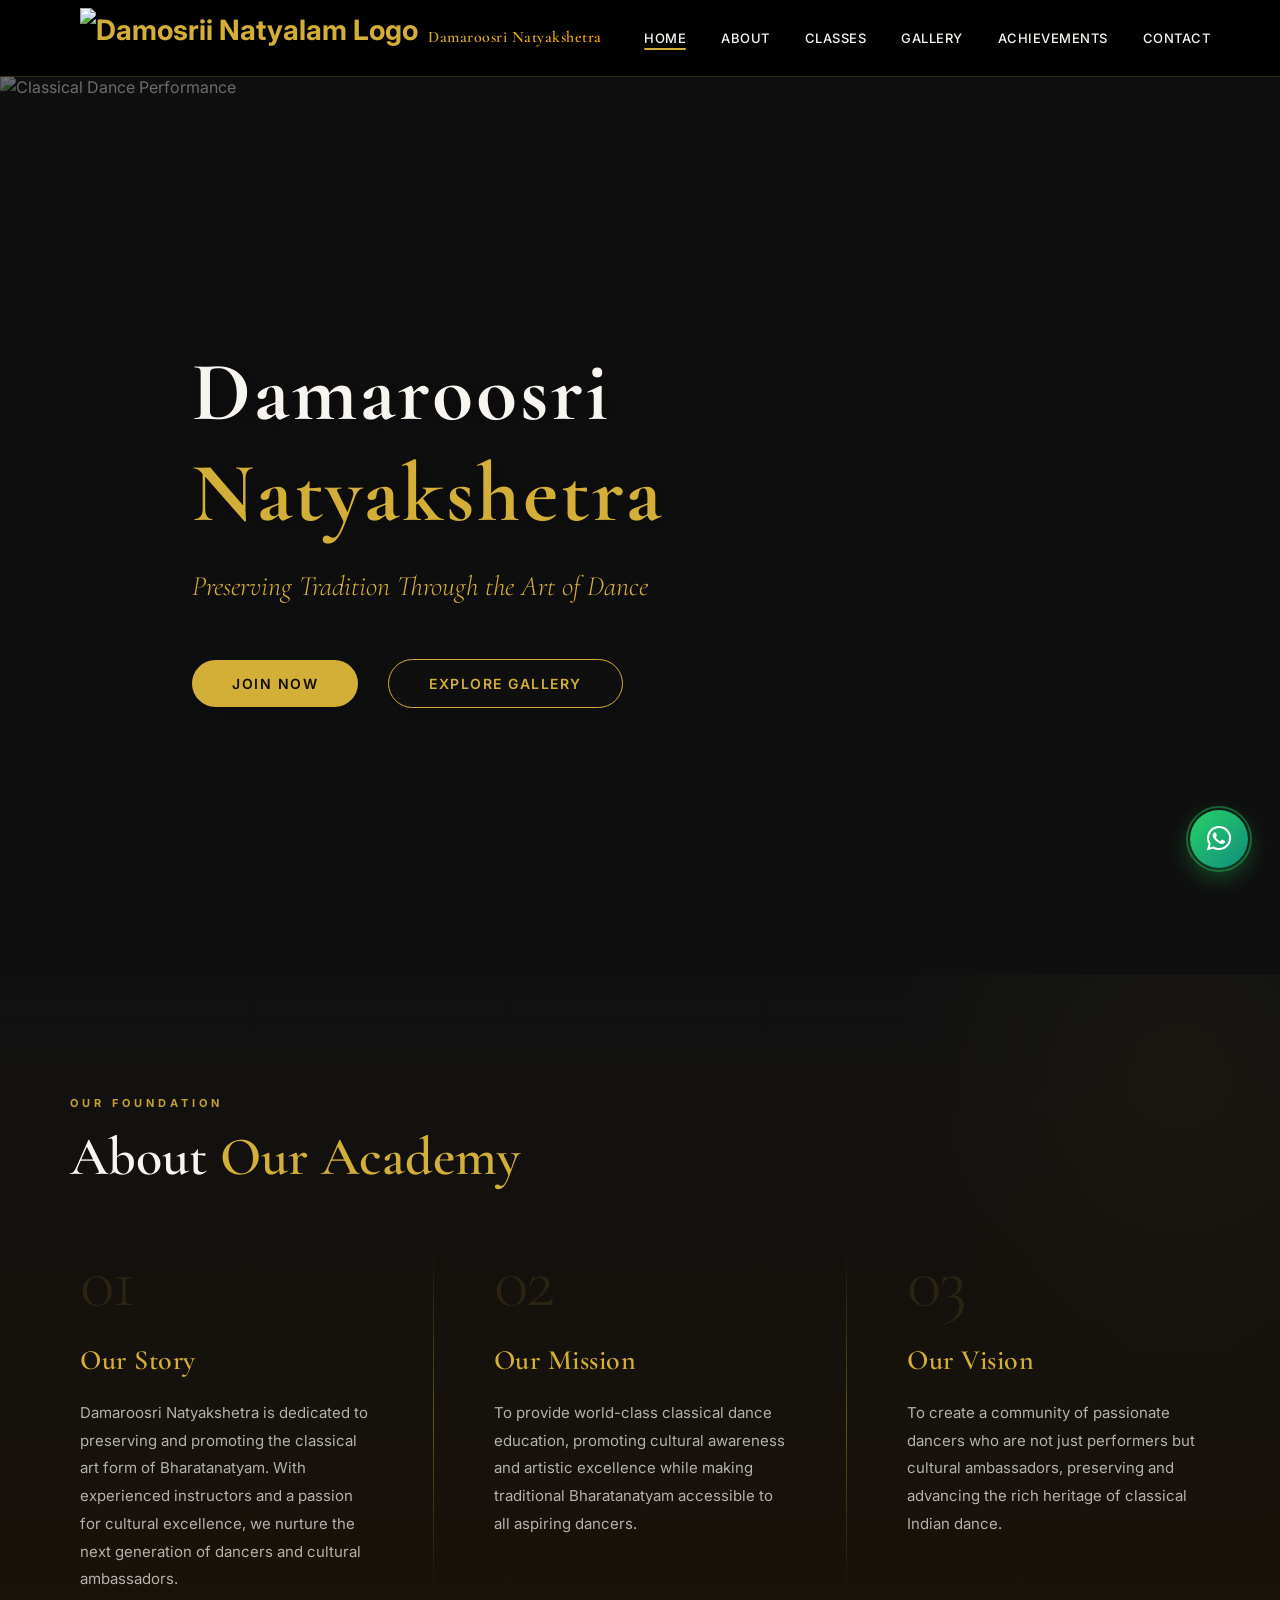
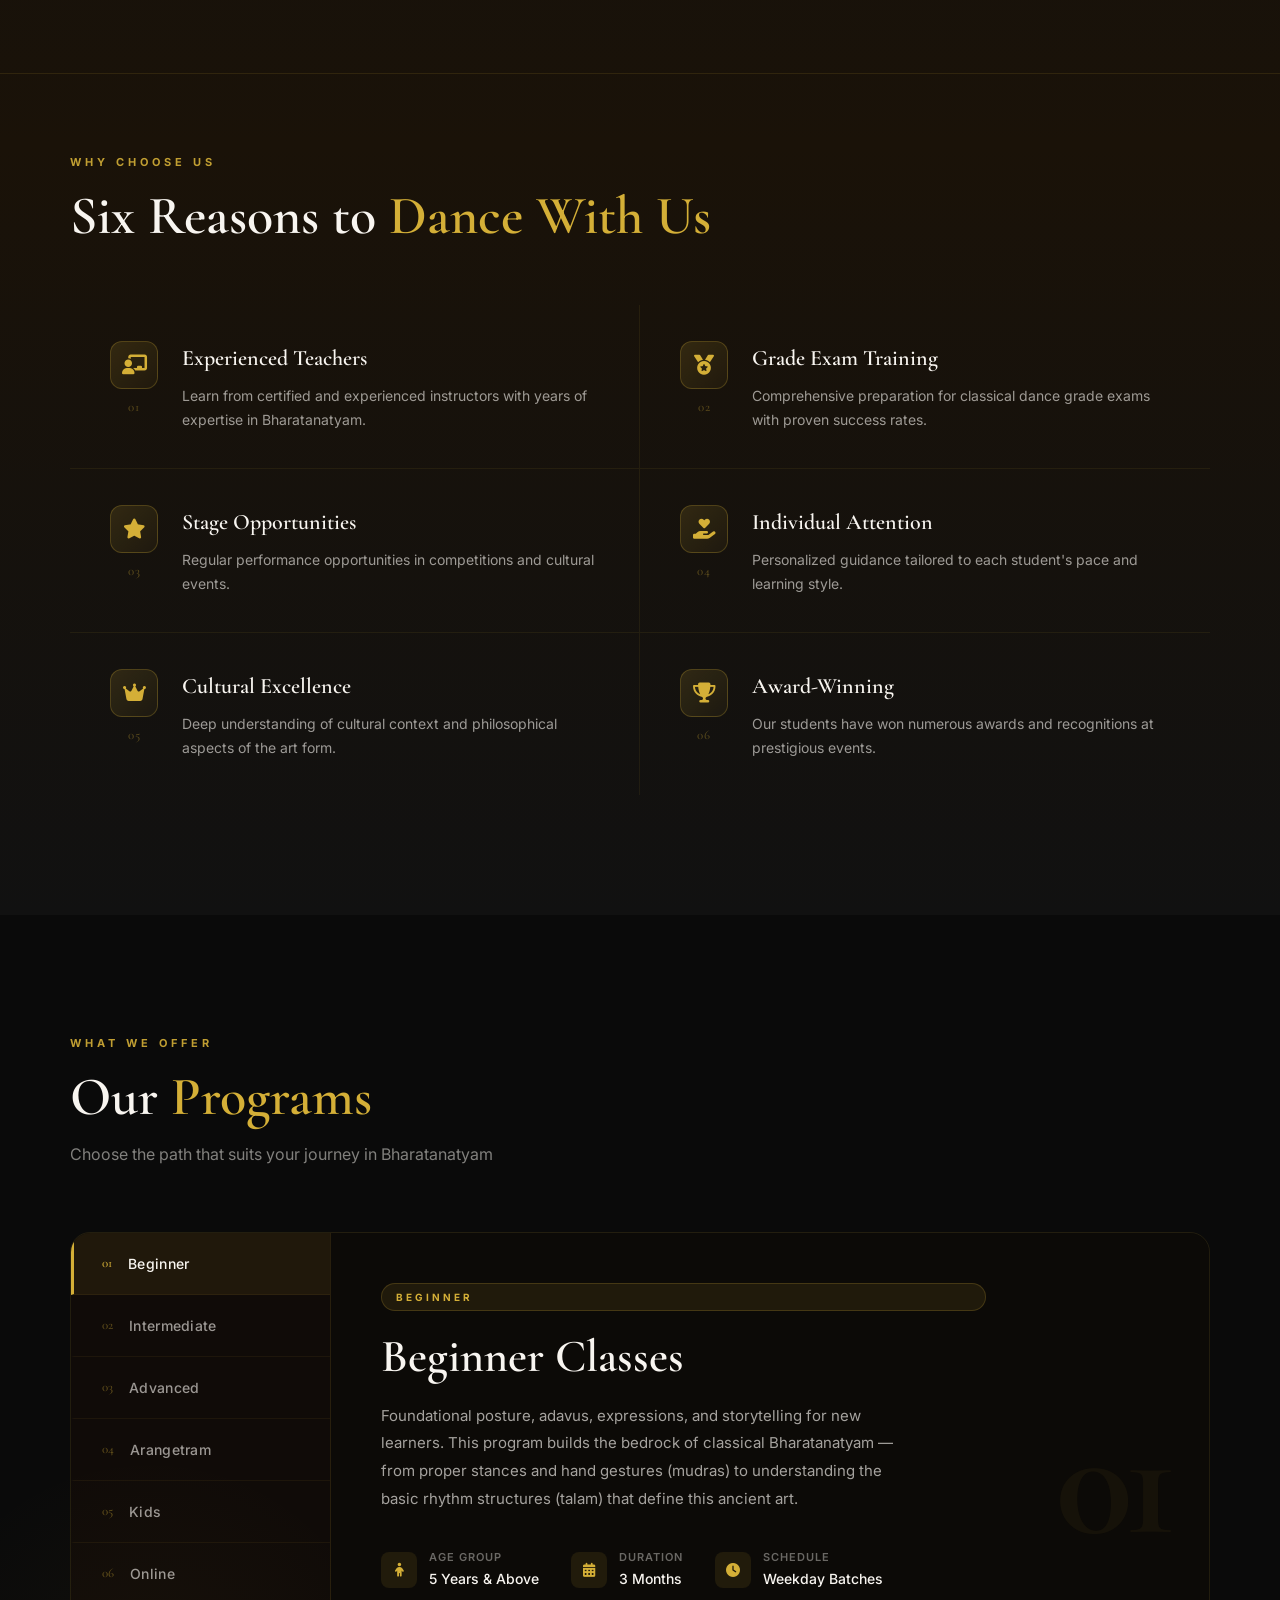
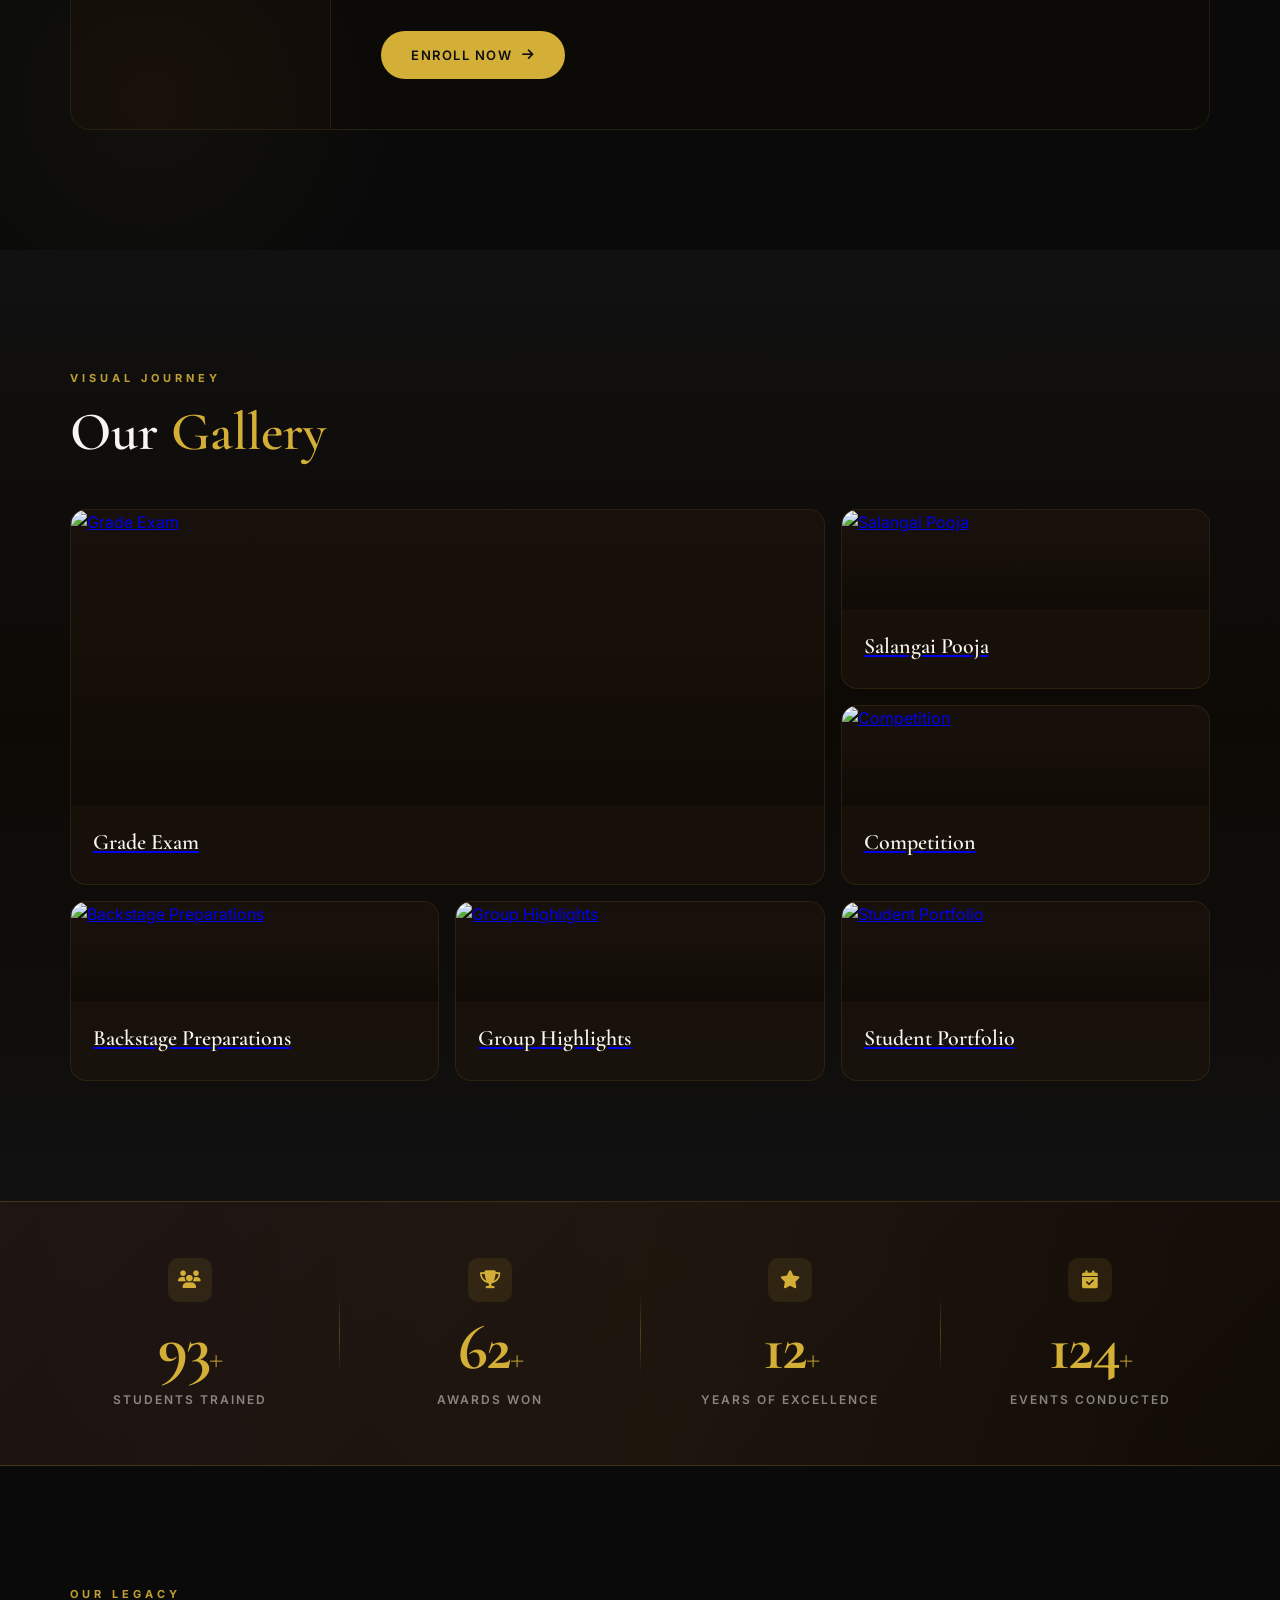
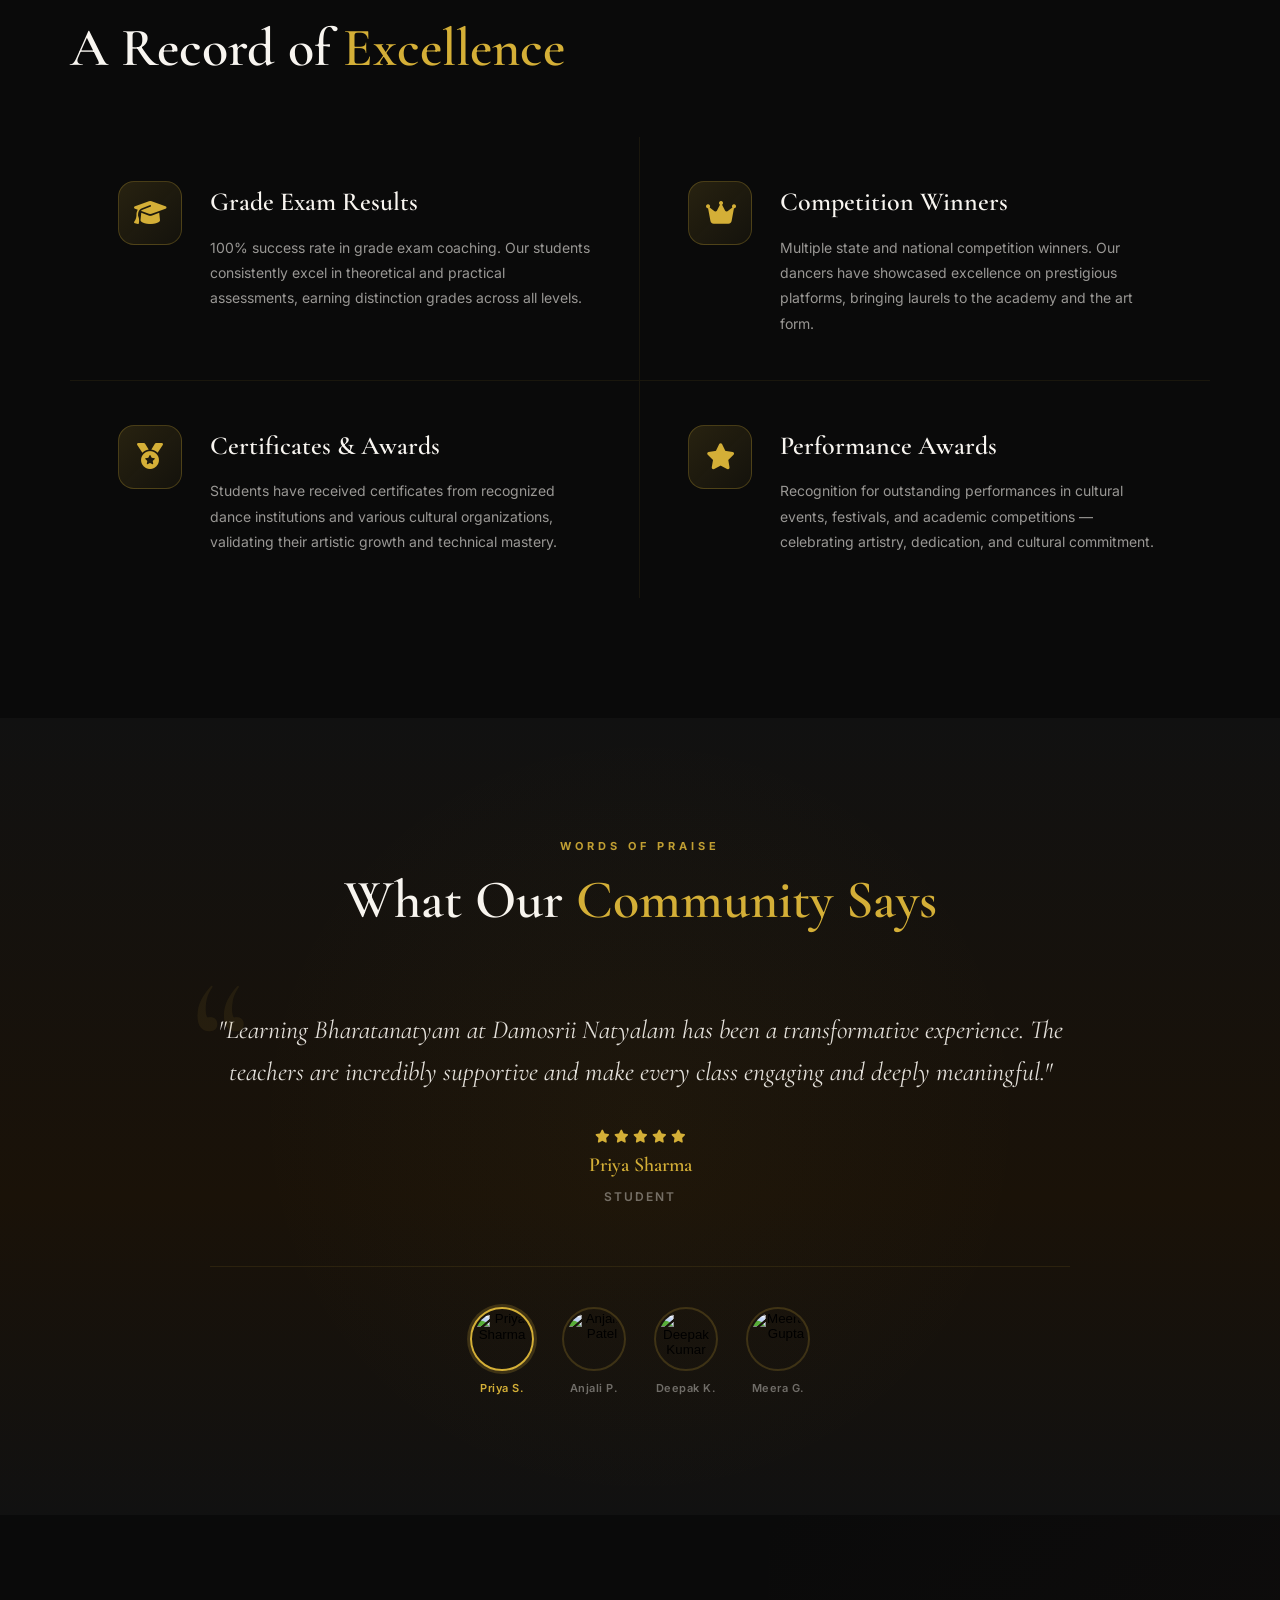
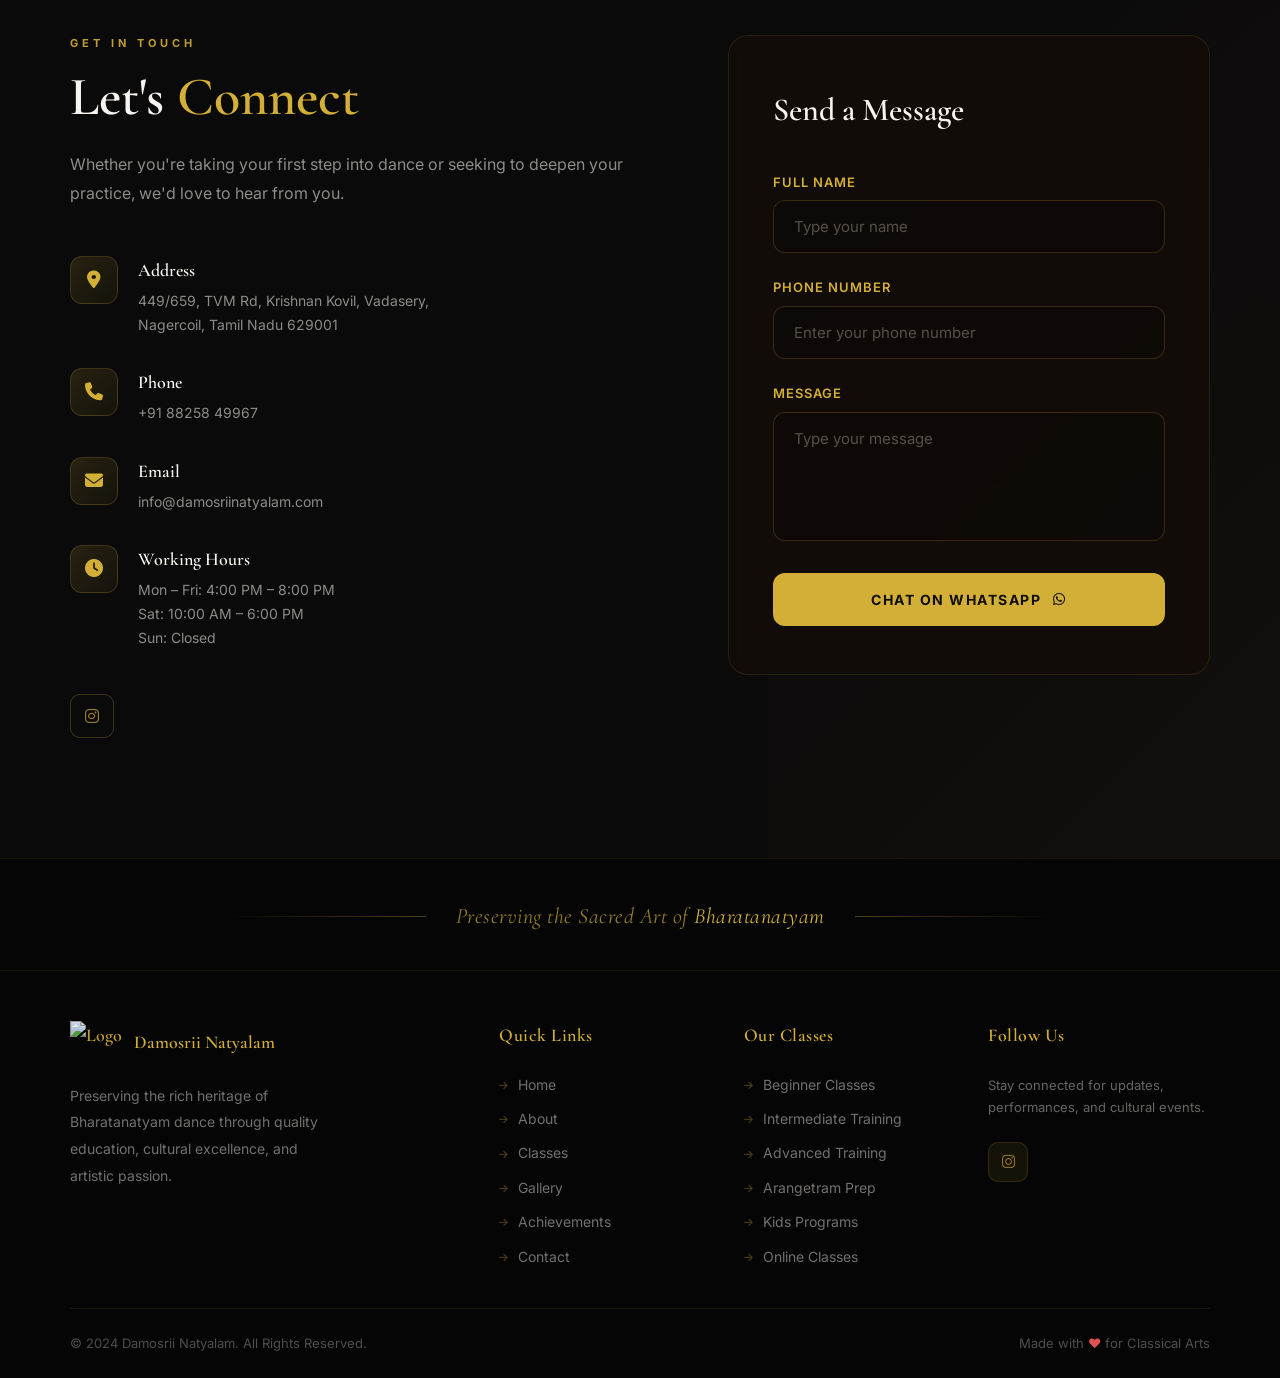
==== index.html @ 1458a1bc "Add files via upload" ====
<!DOCTYPE html>
<html lang="en">
<head>
    <meta charset="UTF-8">
    <meta name="viewport" content="width=device-width, initial-scale=1.0">
    <meta name="description" content="Damosrii Natyalam - Premium Bharatanatyam Dance Academy. Excellence in classical dance training, grade exam coaching, and cultural education.">
    <meta name="keywords" content="Bharatanatyam, dance academy, classical dance, grade exam, dance classes">
    <meta name="author" content="Damosrii Natyalam">
    <title>Damaroosri Natyakshetra - Premium Bharatanatyam Dance Academy</title>
    <link rel="preconnect" href="https://fonts.googleapis.com">
    <link rel="preconnect" href="https://fonts.gstatic.com" crossorigin>
    <link href="https://fonts.googleapis.com/css2?family=Cormorant+Garamond:ital,wght@0,300;0,400;0,500;0,600;0,700;1,300;1,400;1,600&family=Inter:wght@300;400;500;600;700&display=swap" rel="stylesheet">
    <link rel="stylesheet" href="style.css">
    <link rel="stylesheet" href="https://cdnjs.cloudflare.com/ajax/libs/font-awesome/6.4.0/css/all.min.css">
</head>
<body>

    <!-- Navigation Bar -->
    <nav class="navbar" id="navbar">
        <div class="container">
            <div class="nav-wrapper">
                <div class="logo">
                    <img src="images/logo.png" alt="Damosrii Natyalam Logo" class="logo-img">
                    <span class="logo-text">Damaroosri Natyakshetra</span>
                </div>
                <div class="hamburger" id="hamburger">
                    <span></span>
                    <span></span>
                    <span></span>
                </div>
                <ul class="nav-menu" id="nav-menu">
                    <li><a href="#home" class="nav-link">Home</a></li>
                    <li><a href="#about" class="nav-link">About</a></li>
                    <li><a href="#classes" class="nav-link">Classes</a></li>
                    <li><a href="#gallery" class="nav-link">Gallery</a></li>
                    <li><a href="#achievements" class="nav-link">Achievements</a></li>
                    <li><a href="#contact" class="nav-link">Contact</a></li>
                </ul>
            </div>
        </div>
    </nav>

    <!-- Hero Section — UNCHANGED -->
    <section class="hero" id="home">
        <div class="hero-background">
            <img src="images/hero.png" alt="Classical Dance Performance" class="hero-image">
            <div class="hero-overlay"></div>
        </div>
        <div class="hero-content">
            <h1 class="hero-title">Damaroosri<br><span class="gold-accent">Natyakshetra</span></h1>
            <p class="hero-tagline">Preserving Tradition Through the Art of <span class="gold-accent">Dance</span></p>
            <div class="hero-buttons">
                <button class="btn btn-primary" onclick="window.open('https://wa.me/918825849967?text=Hello%2C%20I%20visited%20your%20website%20and%20would%20like%20to%20know%20more%20about%20your%20classes.', '_blank')">Join Now</button>
                <button class="btn btn-secondary" onclick="document.getElementById('gallery').scrollIntoView({behavior: 'smooth'})">Explore Gallery</button>
            </div>
        </div>
    </section>

    <!-- ============================================ -->
    <!-- ABOUT SECTION — REDESIGNED                  -->
    <!-- ============================================ -->
    <section class="about" id="about">

        <!-- Story / Mission / Vision — Editorial Split -->
        <div class="about-manifesto">
            <div class="container">
                <div class="about-manifesto-header">
                    <span class="section-eyebrow">Our Foundation</span>
                    <h2 class="section-title-left">About <span class="gold-accent">Our Academy</span></h2>
                </div>
                <div class="about-manifesto-grid">
                    <div class="about-manifesto-item" data-aos="fade-up">
                        <div class="about-manifesto-num">01</div>
                        <div class="about-manifesto-content">
                            <h3>Our Story</h3>
                            <p>Damaroosri Natyakshetra is dedicated to preserving and promoting the classical art form of Bharatanatyam. With experienced instructors and a passion for cultural excellence, we nurture the next generation of dancers and cultural ambassadors.</p>
                        </div>
                    </div>
                    <div class="about-manifesto-divider"></div>
                    <div class="about-manifesto-item" data-aos="fade-up" data-aos-delay="100">
                        <div class="about-manifesto-num">02</div>
                        <div class="about-manifesto-content">
                            <h3>Our Mission</h3>
                            <p>To provide world-class classical dance education, promoting cultural awareness and artistic excellence while making traditional Bharatanatyam accessible to all aspiring dancers.</p>
                        </div>
                    </div>
                    <div class="about-manifesto-divider"></div>
                    <div class="about-manifesto-item" data-aos="fade-up" data-aos-delay="200">
                        <div class="about-manifesto-num">03</div>
                        <div class="about-manifesto-content">
                            <h3>Our Vision</h3>
                            <p>To create a community of passionate dancers who are not just performers but cultural ambassadors, preserving and advancing the rich heritage of classical Indian dance.</p>
                        </div>
                    </div>
                </div>
            </div>
        </div>

        <!-- Why Choose Us — Numbered Feature List -->
        <div class="about-features">
            <div class="container">
                <div class="about-features-header">
                    <span class="section-eyebrow">Why Choose Us</span>
                    <h2 class="section-title-left">Six Reasons to <span class="gold-accent">Dance With Us</span></h2>
                </div>
                <div class="features-list">
                    <div class="feature-item" data-aos="fade-up">
                        <div class="feature-item-left">
                            <div class="feature-item-icon">
                                <i class="fas fa-chalkboard-user"></i>
                            </div>
                            <span class="feature-item-num">01</span>
                        </div>
                        <div class="feature-item-body">
                            <h4>Experienced Teachers</h4>
                            <p>Learn from certified and experienced instructors with years of expertise in Bharatanatyam.</p>
                        </div>
                    </div>
                    <div class="feature-item" data-aos="fade-up" data-aos-delay="50">
                        <div class="feature-item-left">
                            <div class="feature-item-icon">
                                <i class="fas fa-medal"></i>
                            </div>
                            <span class="feature-item-num">02</span>
                        </div>
                        <div class="feature-item-body">
                            <h4>Grade Exam Training</h4>
                            <p>Comprehensive preparation for classical dance grade exams with proven success rates.</p>
                        </div>
                    </div>
                    <div class="feature-item" data-aos="fade-up" data-aos-delay="100">
                        <div class="feature-item-left">
                            <div class="feature-item-icon">
                                <i class="fas fa-star"></i>
                            </div>
                            <span class="feature-item-num">03</span>
                        </div>
                        <div class="feature-item-body">
                            <h4>Stage Opportunities</h4>
                            <p>Regular performance opportunities in competitions and cultural events.</p>
                        </div>
                    </div>
                    <div class="feature-item" data-aos="fade-up" data-aos-delay="150">
                        <div class="feature-item-left">
                            <div class="feature-item-icon">
                                <i class="fas fa-hand-holding-heart"></i>
                            </div>
                            <span class="feature-item-num">04</span>
                        </div>
                        <div class="feature-item-body">
                            <h4>Individual Attention</h4>
                            <p>Personalized guidance tailored to each student's pace and learning style.</p>
                        </div>
                    </div>
                    <div class="feature-item" data-aos="fade-up" data-aos-delay="200">
                        <div class="feature-item-left">
                            <div class="feature-item-icon">
                                <i class="fas fa-crown"></i>
                            </div>
                            <span class="feature-item-num">05</span>
                        </div>
                        <div class="feature-item-body">
                            <h4>Cultural Excellence</h4>
                            <p>Deep understanding of cultural context and philosophical aspects of the art form.</p>
                        </div>
                    </div>
                    <div class="feature-item" data-aos="fade-up" data-aos-delay="250">
                        <div class="feature-item-left">
                            <div class="feature-item-icon">
                                <i class="fas fa-trophy"></i>
                            </div>
                            <span class="feature-item-num">06</span>
                        </div>
                        <div class="feature-item-body">
                            <h4>Award-Winning</h4>
                            <p>Our students have won numerous awards and recognitions at prestigious events.</p>
                        </div>
                    </div>
                </div>
            </div>
        </div>
    </section>

    <!-- ============================================ -->
    <!-- CLASSES SECTION — REDESIGNED                -->
    <!-- ============================================ -->
    <section class="classes" id="classes">
        <div class="container">
            <div class="classes-header">
                <span class="section-eyebrow">What We Offer</span>
                <h2 class="section-title-left">Our <span class="gold-accent">Programs</span></h2>
                <p class="classes-subtitle">Choose the path that suits your journey in Bharatanatyam</p>
            </div>

            <div class="classes-panel">
                <!-- Tab Navigation -->
                <div class="classes-tabs" id="classes-tabs">
                    <button class="class-tab active" data-tab="beginner" id="tab-beginner">
                        <span class="tab-num">01</span>
                        <span class="tab-label">Beginner</span>
                    </button>
                    <button class="class-tab" data-tab="intermediate" id="tab-intermediate">
                        <span class="tab-num">02</span>
                        <span class="tab-label">Intermediate</span>
                    </button>
                    <button class="class-tab" data-tab="advanced" id="tab-advanced">
                        <span class="tab-num">03</span>
                        <span class="tab-label">Advanced</span>
                    </button>
                    <button class="class-tab" data-tab="arangetram" id="tab-arangetram">
                        <span class="tab-num">04</span>
                        <span class="tab-label">Arangetram</span>
                    </button>
                    <button class="class-tab" data-tab="kids" id="tab-kids">
                        <span class="tab-num">05</span>
                        <span class="tab-label">Kids</span>
                    </button>
                    <button class="class-tab" data-tab="online" id="tab-online">
                        <span class="tab-num">06</span>
                        <span class="tab-label">Online</span>
                    </button>
                </div>

                <!-- Tab Content Panels -->
                <div class="classes-content">
                    <!-- Beginner -->
                    <div class="class-panel active" id="panel-beginner">
                        <div class="class-panel-inner">
                            <div class="class-panel-badge">Beginner</div>
                            <h3 class="class-panel-title">Beginner Classes</h3>
                            <p class="class-panel-desc">Foundational posture, adavus, expressions, and storytelling for new learners. This program builds the bedrock of classical Bharatanatyam — from proper stances and hand gestures (mudras) to understanding the basic rhythm structures (talam) that define this ancient art.</p>
                            <div class="class-panel-meta">
                                <div class="class-meta-item">
                                    <i class="fas fa-child"></i>
                                    <div>
                                        <span class="meta-label">Age Group</span>
                                        <span class="meta-value">5 Years &amp; Above</span>
                                    </div>
                                </div>
                                <div class="class-meta-item">
                                    <i class="fas fa-calendar-alt"></i>
                                    <div>
                                        <span class="meta-label">Duration</span>
                                        <span class="meta-value">3 Months</span>
                                    </div>
                                </div>
                                <div class="class-meta-item">
                                    <i class="fas fa-clock"></i>
                                    <div>
                                        <span class="meta-label">Schedule</span>
                                        <span class="meta-value">Weekday Batches</span>
                                    </div>
                                </div>
                            </div>
                            <a href="https://wa.me/918825849967?text=Hello%2C%20I%20visited%20your%20website%20and%20would%20like%20to%20know%20more%20about%20your%20classes." target="_blank" class="class-panel-cta">Enroll Now <i class="fas fa-arrow-right"></i></a>
                        </div>
                        <div class="class-panel-deco">
                            <div class="class-panel-num-bg">01</div>
                        </div>
                    </div>

                    <!-- Intermediate -->
                    <div class="class-panel" id="panel-intermediate">
                        <div class="class-panel-inner">
                            <div class="class-panel-badge">Progress</div>
                            <h3 class="class-panel-title">Intermediate Training</h3>
                            <p class="class-panel-desc">Advanced sequences, abhinaya practice, and classical repertoire refinement. Students explore deeper expressive layers of the dance, learning how to convey stories and emotions through their body, eyes, and movements.</p>
                            <div class="class-panel-meta">
                                <div class="class-meta-item">
                                    <i class="fas fa-graduation-cap"></i>
                                    <div>
                                        <span class="meta-label">Age Group</span>
                                        <span class="meta-value">10 Years &amp; Above</span>
                                    </div>
                                </div>
                                <div class="class-meta-item">
                                    <i class="fas fa-calendar-alt"></i>
                                    <div>
                                        <span class="meta-label">Duration</span>
                                        <span class="meta-value">6 Months</span>
                                    </div>
                                </div>
                                <div class="class-meta-item">
                                    <i class="fas fa-clock"></i>
                                    <div>
                                        <span class="meta-label">Schedule</span>
                                        <span class="meta-value">Flexible Timings</span>
                                    </div>
                                </div>
                            </div>
                            <a href="https://wa.me/918825849967?text=Hello%2C%20I%20visited%20your%20website%20and%20would%20like%20to%20know%20more%20about%20your%20classes." target="_blank" class="class-panel-cta">Enroll Now <i class="fas fa-arrow-right"></i></a>
                        </div>
                        <div class="class-panel-deco">
                            <div class="class-panel-num-bg">02</div>
                        </div>
                    </div>

                    <!-- Advanced -->
                    <div class="class-panel" id="panel-advanced">
                        <div class="class-panel-inner">
                            <div class="class-panel-badge">Mastery</div>
                            <h3 class="class-panel-title">Advanced Training</h3>
                            <p class="class-panel-desc">Technique polish, performance dynamics, and deep classical interpretation. For students who have mastered the fundamentals and are ready to develop a personal artistic voice in the classical tradition.</p>
                            <div class="class-panel-meta">
                                <div class="class-meta-item">
                                    <i class="fas fa-award"></i>
                                    <div>
                                        <span class="meta-label">Age Group</span>
                                        <span class="meta-value">14 Years &amp; Above</span>
                                    </div>
                                </div>
                                <div class="class-meta-item">
                                    <i class="fas fa-hourglass-half"></i>
                                    <div>
                                        <span class="meta-label">Duration</span>
                                        <span class="meta-value">Ongoing</span>
                                    </div>
                                </div>
                                <div class="class-meta-item">
                                    <i class="fas fa-clock"></i>
                                    <div>
                                        <span class="meta-label">Schedule</span>
                                        <span class="meta-value">Customized</span>
                                    </div>
                                </div>
                            </div>
                            <a href="https://wa.me/918825849967?text=Hello%2C%20I%20visited%20your%20website%20and%20would%20like%20to%20know%20more%20about%20your%20classes." target="_blank" class="class-panel-cta">Enroll Now <i class="fas fa-arrow-right"></i></a>
                        </div>
                        <div class="class-panel-deco">
                            <div class="class-panel-num-bg">03</div>
                        </div>
                    </div>

                    <!-- Arangetram -->
                    <div class="class-panel" id="panel-arangetram">
                        <div class="class-panel-inner">
                            <div class="class-panel-badge">Debut</div>
                            <h3 class="class-panel-title">Arangetram Preparation</h3>
                            <p class="class-panel-desc">Stage-ready coaching, costume planning, and recital curation for debut artists. A milestone in every dancer's journey — we guide you through every detail of your solo debut performance with expert mentorship.</p>
                            <div class="class-panel-meta">
                                <div class="class-meta-item">
                                    <i class="fas fa-crown"></i>
                                    <div>
                                        <span class="meta-label">For</span>
                                        <span class="meta-value">Solo Dancers</span>
                                    </div>
                                </div>
                                <div class="class-meta-item">
                                    <i class="fas fa-user-edit"></i>
                                    <div>
                                        <span class="meta-label">Preparation</span>
                                        <span class="meta-value">Fully Custom</span>
                                    </div>
                                </div>
                                <div class="class-meta-item">
                                    <i class="fas fa-music"></i>
                                    <div>
                                        <span class="meta-label">Includes</span>
                                        <span class="meta-value">Costume &amp; Repertoire</span>
                                    </div>
                                </div>
                            </div>
                            <a href="https://wa.me/918825849967?text=Hello%2C%20I%20visited%20your%20website%20and%20would%20like%20to%20know%20more%20about%20your%20classes." target="_blank" class="class-panel-cta">Enquire Now <i class="fas fa-arrow-right"></i></a>
                        </div>
                        <div class="class-panel-deco">
                            <div class="class-panel-num-bg">04</div>
                        </div>
                    </div>

                    <!-- Kids -->
                    <div class="class-panel" id="panel-kids">
                        <div class="class-panel-inner">
                            <div class="class-panel-badge">Young Artists</div>
                            <h3 class="class-panel-title">Kids Programs</h3>
                            <p class="class-panel-desc">Creative rhythm, gentle discipline, and joyful introduction to Bharatanatyam values. Designed specifically for young children, this program makes learning dance a fun, imaginative experience while building coordination and confidence.</p>
                            <div class="class-panel-meta">
                                <div class="class-meta-item">
                                    <i class="fas fa-child"></i>
                                    <div>
                                        <span class="meta-label">Age Group</span>
                                        <span class="meta-value">4 – 7 Years</span>
                                    </div>
                                </div>
                                <div class="class-meta-item">
                                    <i class="fas fa-music"></i>
                                    <div>
                                        <span class="meta-label">Format</span>
                                        <span class="meta-value">Weekly Sessions</span>
                                    </div>
                                </div>
                                <div class="class-meta-item">
                                    <i class="fas fa-smile"></i>
                                    <div>
                                        <span class="meta-label">Focus</span>
                                        <span class="meta-value">Fun &amp; Creative</span>
                                    </div>
                                </div>
                            </div>
                            <a href="https://wa.me/918825849967?text=Hello%2C%20I%20visited%20your%20website%20and%20would%20like%20to%20know%20more%20about%20your%20classes." target="_blank" class="class-panel-cta">Enroll Now <i class="fas fa-arrow-right"></i></a>
                        </div>
                        <div class="class-panel-deco">
                            <div class="class-panel-num-bg">05</div>
                        </div>
                    </div>

                    <!-- Online -->
                    <div class="class-panel" id="panel-online">
                        <div class="class-panel-inner">
                            <div class="class-panel-badge">Global</div>
                            <h3 class="class-panel-title">Online Classes</h3>
                            <p class="class-panel-desc">Live sessions, digital feedback, and global access to expert training from home. Our online program brings the same quality of instruction to your living room, with real-time interaction and recorded sessions for practice review.</p>
                            <div class="class-panel-meta">
                                <div class="class-meta-item">
                                    <i class="fas fa-globe"></i>
                                    <div>
                                        <span class="meta-label">Reach</span>
                                        <span class="meta-value">International</span>
                                    </div>
                                </div>
                                <div class="class-meta-item">
                                    <i class="fas fa-laptop"></i>
                                    <div>
                                        <span class="meta-label">Format</span>
                                        <span class="meta-value">Live &amp; Recorded</span>
                                    </div>
                                </div>
                                <div class="class-meta-item">
                                    <i class="fas fa-clock"></i>
                                    <div>
                                        <span class="meta-label">Schedule</span>
                                        <span class="meta-value">Flexible Hours</span>
                                    </div>
                                </div>
                            </div>
                            <a href="https://wa.me/918825849967?text=Hello%2C%20I%20visited%20your%20website%20and%20would%20like%20to%20know%20more%20about%20your%20classes." target="_blank" class="class-panel-cta">Enroll Now <i class="fas fa-arrow-right"></i></a>
                        </div>
                        <div class="class-panel-deco">
                            <div class="class-panel-num-bg">06</div>
                        </div>
                    </div>
                </div>
            </div>

            <!-- Mobile Accordion (hidden on desktop) -->
            <div class="classes-accordion" id="classes-accordion">
                <div class="accordion-item">
                    <button class="accordion-header active" data-acc="acc-beginner">
                        <span class="acc-num">01</span>
                        <span class="acc-title">Beginner Classes</span>
                        <i class="fas fa-chevron-down acc-icon"></i>
                    </button>
                    <div class="accordion-body open" id="acc-beginner">
                        <div class="acc-badge">Beginner</div>
                        <p>Foundational posture, adavus, expressions, and storytelling for new learners.</p>
                        <div class="acc-meta"><i class="fas fa-child"></i> Age 5+ &nbsp;&nbsp;<i class="fas fa-calendar-alt"></i> 3 Months</div>
                        <a href="https://wa.me/918825849967?text=Hello%2C%20I%20visited%20your%20website%20and%20would%20like%20to%20know%20more%20about%20your%20classes." target="_blank" class="class-panel-cta">Enroll Now <i class="fas fa-arrow-right"></i></a>
                    </div>
                </div>
                <div class="accordion-item">
                    <button class="accordion-header" data-acc="acc-intermediate">
                        <span class="acc-num">02</span>
                        <span class="acc-title">Intermediate Training</span>
                        <i class="fas fa-chevron-down acc-icon"></i>
                    </button>
                    <div class="accordion-body" id="acc-intermediate">
                        <div class="acc-badge">Progress</div>
                        <p>Advanced sequences, abhinaya practice, and classical repertoire refinement.</p>
                        <div class="acc-meta"><i class="fas fa-graduation-cap"></i> Age 10+ &nbsp;&nbsp;<i class="fas fa-calendar-alt"></i> 6 Months</div>
                        <a href="https://wa.me/918825849967?text=Hello%2C%20I%20visited%20your%20website%20and%20would%20like%20to%20know%20more%20about%20your%20classes." target="_blank" class="class-panel-cta">Enroll Now <i class="fas fa-arrow-right"></i></a>
                    </div>
                </div>
                <div class="accordion-item">
                    <button class="accordion-header" data-acc="acc-advanced">
                        <span class="acc-num">03</span>
                        <span class="acc-title">Advanced Training</span>
                        <i class="fas fa-chevron-down acc-icon"></i>
                    </button>
                    <div class="accordion-body" id="acc-advanced">
                        <div class="acc-badge">Mastery</div>
                        <p>Technique polish, performance dynamics, and deep classical interpretation.</p>
                        <div class="acc-meta"><i class="fas fa-award"></i> Age 14+ &nbsp;&nbsp;<i class="fas fa-hourglass-half"></i> Ongoing</div>
                        <a href="https://wa.me/918825849967?text=Hello%2C%20I%20visited%20your%20website%20and%20would%20like%20to%20know%20more%20about%20your%20classes." target="_blank" class="class-panel-cta">Enroll Now <i class="fas fa-arrow-right"></i></a>
                    </div>
                </div>
                <div class="accordion-item">
                    <button class="accordion-header" data-acc="acc-arangetram">
                        <span class="acc-num">04</span>
                        <span class="acc-title">Arangetram Preparation</span>
                        <i class="fas fa-chevron-down acc-icon"></i>
                    </button>
                    <div class="accordion-body" id="acc-arangetram">
                        <div class="acc-badge">Debut</div>
                        <p>Stage-ready coaching, costume planning, and recital curation for debut artists.</p>
                        <div class="acc-meta"><i class="fas fa-crown"></i> Soloists &nbsp;&nbsp;<i class="fas fa-user-edit"></i> Custom</div>
                        <a href="https://wa.me/918825849967?text=Hello%2C%20I%20visited%20your%20website%20and%20would%20like%20to%20know%20more%20about%20your%20classes." target="_blank" class="class-panel-cta">Enquire Now <i class="fas fa-arrow-right"></i></a>
                    </div>
                </div>
                <div class="accordion-item">
                    <button class="accordion-header" data-acc="acc-kids">
                        <span class="acc-num">05</span>
                        <span class="acc-title">Kids Programs</span>
                        <i class="fas fa-chevron-down acc-icon"></i>
                    </button>
                    <div class="accordion-body" id="acc-kids">
                        <div class="acc-badge">Young Artists</div>
                        <p>Creative rhythm, gentle discipline, and joyful introduction to Bharatanatyam values.</p>
                        <div class="acc-meta"><i class="fas fa-child"></i> Age 4–7 &nbsp;&nbsp;<i class="fas fa-music"></i> Weekly</div>
                        <a href="https://wa.me/918825849967?text=Hello%2C%20I%20visited%20your%20website%20and%20would%20like%20to%20know%20more%20about%20your%20classes." target="_blank" class="class-panel-cta">Enroll Now <i class="fas fa-arrow-right"></i></a>
                    </div>
                </div>
                <div class="accordion-item">
                    <button class="accordion-header" data-acc="acc-online">
                        <span class="acc-num">06</span>
                        <span class="acc-title">Online Classes</span>
                        <i class="fas fa-chevron-down acc-icon"></i>
                    </button>
                    <div class="accordion-body" id="acc-online">
                        <div class="acc-badge">Global</div>
                        <p>Live sessions, digital feedback, and global access to expert training from home.</p>
                        <div class="acc-meta"><i class="fas fa-globe"></i> International &nbsp;&nbsp;<i class="fas fa-laptop"></i> Flexible</div>
                        <a href="https://wa.me/918825849967?text=Hello%2C%20I%20visited%20your%20website%20and%20would%20like%20to%20know%20more%20about%20your%20classes." target="_blank" class="class-panel-cta">Enroll Now <i class="fas fa-arrow-right"></i></a>
                    </div>
                </div>
            </div>
        </div>
    </section>

    <!-- ============================================ -->
    <!-- GALLERY SECTION — REDESIGNED                -->
    <!-- ============================================ -->
    <section class="gallery" id="gallery">
        <div class="container">
            <!-- Gallery Categories Header -->
            <div id="gallery-header-section">
                <span class="section-eyebrow">Visual Journey</span>
                <h2 class="section-title-left">Our <span class="gold-accent">Gallery</span></h2>
            </div>

            <!-- Gallery Categories View — Grid Layout -->
            <div class="gallery-categories" id="gallery-categories">
                <!-- Featured (large) card -->
                <a href="gallery/grade-exam.html" class="category-card category-card--featured" data-aos="fade-up">
                    <div class="category-image">
                        <img src="images/grade-exam/1.JPG" alt="Grade Exam" class="category-img">
                        <div class="category-overlay">
                            <div class="category-overlay-content">
                                <p class="view-gallery"><i class="fas fa-images"></i> View Gallery</p>
                            </div>
                        </div>
                    </div>
                    <div class="category-info">
                        <h3>Grade Exam</h3>
                    </div>
                </a>

                <!-- Secondary cards -->
                <a href="gallery/salanga-pooja.html" class="category-card" data-aos="fade-up" data-aos-delay="100">
                    <div class="category-image">
                        <img src="images/salanga-pooja/1.JPG" alt="Salangai Pooja" class="category-img">
                        <div class="category-overlay">
                            <div class="category-overlay-content">
                                <p class="view-gallery"><i class="fas fa-images"></i> View Gallery</p>
                            </div>
                        </div>
                    </div>
                    <div class="category-info">
                        <h3>Salangai Pooja</h3>
                    </div>
                </a>

                <a href="gallery/competition.html" class="category-card" data-aos="fade-up" data-aos-delay="200">
                    <div class="category-image">
                        <img src="images/competition/1.jpeg" alt="Competition" class="category-img">
                        <div class="category-overlay">
                            <div class="category-overlay-content">
                                <p class="view-gallery"><i class="fas fa-images"></i> View Gallery</p>
                            </div>
                        </div>
                    </div>
                    <div class="category-info">
                        <h3>Competition</h3>
                    </div>
                </a>

                <a href="gallery/backstage-preparation.html" class="category-card" data-aos="fade-up" data-aos-delay="100">
                    <div class="category-image">
                        <img src="images/backstage-preparation/JOHN6809.JPG" alt="Backstage Preparations" class="category-img">
                        <div class="category-overlay">
                            <div class="category-overlay-content">
                                <p class="view-gallery"><i class="fas fa-images"></i> View Gallery</p>
                            </div>
                        </div>
                    </div>
                    <div class="category-info">
                        <h3>Backstage Preparations</h3>
                    </div>
                </a>

                <a href="gallery/group-highlights.html" class="category-card" data-aos="fade-up" data-aos-delay="200">
                    <div class="category-image">
                        <img src="images/group-highlights/JOHN4649.JPG" alt="Group Highlights" class="category-img">
                        <div class="category-overlay">
                            <div class="category-overlay-content">
                                <p class="view-gallery"><i class="fas fa-images"></i> View Gallery</p>
                            </div>
                        </div>
                    </div>
                    <div class="category-info">
                        <h3>Group Highlights</h3>
                    </div>
                </a>

                <a href="gallery/student-portraits.html" class="category-card" data-aos="fade-up" data-aos-delay="300">
                    <div class="category-image">
                        <img src="images/student-portraits/JOHN6895.JPG" alt="Student Portfolio" class="category-img">
                        <div class="category-overlay">
                            <div class="category-overlay-content">
                                <p class="view-gallery"><i class="fas fa-images"></i> View Gallery</p>
                            </div>
                        </div>
                    </div>
                    <div class="category-info">
                        <h3>Student Portfolio</h3>
                    </div>
                </a>
            </div>
        </div>
    </section>

    <!-- Lightbox Modal -->
    <div class="lightbox-modal" id="lightbox-modal">
        <div class="lightbox-content">
            <button class="lightbox-close" id="lightbox-close">
                <i class="fas fa-times"></i>
            </button>
            <button class="lightbox-prev" id="lightbox-prev">
                <i class="fas fa-chevron-left"></i>
            </button>
            <div class="lightbox-image-container">
                <img id="lightbox-image" src="" alt="Gallery Image" class="lightbox-image">
                <div class="lightbox-counter">
                    <span id="current-image">1</span> / <span id="total-images">1</span>
                </div>
            </div>
            <button class="lightbox-next" id="lightbox-next">
                <i class="fas fa-chevron-right"></i>
            </button>
        </div>
    </div>

    <!-- ============================================ -->
    <!-- ACHIEVEMENTS SECTION — REDESIGNED           -->
    <!-- ============================================ -->
    <section class="achievements" id="achievements">

        <!-- Cinematic Counter Strip -->
        <div class="stats-strip">
            <div class="stats-strip-inner">
                <div class="stat-item" data-aos="fade-up">
                    <div class="stat-icon"><i class="fas fa-users"></i></div>
                    <div class="stat-number" data-target="150">0</div>
                    <p class="stat-label">Students Trained</p>
                </div>
                <div class="stat-divider"></div>
                <div class="stat-item" data-aos="fade-up" data-aos-delay="100">
                    <div class="stat-icon"><i class="fas fa-trophy"></i></div>
                    <div class="stat-number" data-target="85">0</div>
                    <p class="stat-label">Awards Won</p>
                </div>
                <div class="stat-divider"></div>
                <div class="stat-item" data-aos="fade-up" data-aos-delay="200">
                    <div class="stat-icon"><i class="fas fa-star"></i></div>
                    <div class="stat-number" data-target="12">0</div>
                    <p class="stat-label">Years of Excellence</p>
                </div>
                <div class="stat-divider"></div>
                <div class="stat-item" data-aos="fade-up" data-aos-delay="300">
                    <div class="stat-icon"><i class="fas fa-calendar-check"></i></div>
                    <div class="stat-number" data-target="200">0</div>
                    <p class="stat-label">Events Conducted</p>
                </div>
            </div>
        </div>

        <!-- Achievement Feature List -->
        <div class="container">
            <div class="achievements-header">
                <span class="section-eyebrow">Our Legacy</span>
                <h2 class="section-title-left">A Record of <span class="gold-accent">Excellence</span></h2>
            </div>

            <div class="achievements-editorial">
                <div class="achievement-editorial-item" data-aos="fade-up">
                    <div class="achievement-editorial-icon">
                        <i class="fas fa-graduation-cap"></i>
                    </div>
                    <div class="achievement-editorial-body">
                        <h3>Grade Exam Results</h3>
                        <p>100% success rate in grade exam coaching. Our students consistently excel in theoretical and practical assessments, earning distinction grades across all levels.</p>
                    </div>
                </div>

                <div class="achievement-editorial-item" data-aos="fade-up" data-aos-delay="100">
                    <div class="achievement-editorial-icon">
                        <i class="fas fa-crown"></i>
                    </div>
                    <div class="achievement-editorial-body">
                        <h3>Competition Winners</h3>
                        <p>Multiple state and national competition winners. Our dancers have showcased excellence on prestigious platforms, bringing laurels to the academy and the art form.</p>
                    </div>
                </div>

                <div class="achievement-editorial-item" data-aos="fade-up" data-aos-delay="200">
                    <div class="achievement-editorial-icon">
                        <i class="fas fa-medal"></i>
                    </div>
                    <div class="achievement-editorial-body">
                        <h3>Certificates &amp; Awards</h3>
                        <p>Students have received certificates from recognized dance institutions and various cultural organizations, validating their artistic growth and technical mastery.</p>
                    </div>
                </div>

                <div class="achievement-editorial-item" data-aos="fade-up" data-aos-delay="300">
                    <div class="achievement-editorial-icon">
                        <i class="fas fa-star"></i>
                    </div>
                    <div class="achievement-editorial-body">
                        <h3>Performance Awards</h3>
                        <p>Recognition for outstanding performances in cultural events, festivals, and academic competitions — celebrating artistry, dedication, and cultural commitment.</p>
                    </div>
                </div>
            </div>
        </div>
    </section>

    <!-- ============================================ -->
    <!-- TESTIMONIALS SECTION — REDESIGNED           -->
    <!-- ============================================ -->
    <section class="testimonials" id="testimonials">
        <div class="container">
            <span class="section-eyebrow">Words of Praise</span>
            <h2 class="section-title-left">What Our <span class="gold-accent">Community Says</span></h2>

            <div class="testimonials-stage">
                <div class="testimonial-quote-mark">&ldquo;</div>

                <div class="testimonials-display">
                    <div class="testimonial-active" id="testimonial-display">
                        <!-- Populated by JS -->
                    </div>
                </div>

                <!-- Avatar Navigation Row -->
                <div class="testimonial-avatars" id="testimonial-avatars">
                    <button class="testimonial-avatar-btn active" data-index="0" onclick="showTestimonial(0)" aria-label="Priya Sharma">
                        <div class="avatar-ring">
                            <img src="https://ui-avatars.com/api/?name=Priya+Sharma&background=3E2723&color=D4AF37&size=80" alt="Priya Sharma">
                        </div>
                        <span class="avatar-name">Priya S.</span>
                    </button>
                    <button class="testimonial-avatar-btn" data-index="1" onclick="showTestimonial(1)" aria-label="Anjali Patel">
                        <div class="avatar-ring">
                            <img src="https://ui-avatars.com/api/?name=Anjali+Patel&background=3E2723&color=D4AF37&size=80" alt="Anjali Patel">
                        </div>
                        <span class="avatar-name">Anjali P.</span>
                    </button>
                    <button class="testimonial-avatar-btn" data-index="2" onclick="showTestimonial(2)" aria-label="Deepak Kumar">
                        <div class="avatar-ring">
                            <img src="https://ui-avatars.com/api/?name=Deepak+Kumar&background=3E2723&color=D4AF37&size=80" alt="Deepak Kumar">
                        </div>
                        <span class="avatar-name">Deepak K.</span>
                    </button>
                    <button class="testimonial-avatar-btn" data-index="3" onclick="showTestimonial(3)" aria-label="Meera Gupta">
                        <div class="avatar-ring">
                            <img src="https://ui-avatars.com/api/?name=Meera+Gupta&background=3E2723&color=D4AF37&size=80" alt="Meera Gupta">
                        </div>
                        <span class="avatar-name">Meera G.</span>
                    </button>
                </div>
            </div>
        </div>

        <!-- Hidden data source for testimonials -->
        <div class="testimonials-data" style="display:none;">
            <div class="testimonial-card" data-name="Priya Sharma" data-role="Student" data-img="https://ui-avatars.com/api/?name=Priya+Sharma&background=3E2723&color=D4AF37&size=80">
                <p class="testimonial-text">Learning Bharatanatyam at Damosrii Natyalam has been a transformative experience. The teachers are incredibly supportive and make every class engaging and deeply meaningful.</p>
            </div>
            <div class="testimonial-card" data-name="Anjali Patel" data-role="Parent" data-img="https://ui-avatars.com/api/?name=Anjali+Patel&background=3E2723&color=D4AF37&size=80">
                <p class="testimonial-text">My daughter's confidence has grown tremendously. The academy provides excellent training and wonderful stage opportunities that have shaped her into a true performer.</p>
            </div>
            <div class="testimonial-card" data-name="Deepak Kumar" data-role="Student" data-img="https://ui-avatars.com/api/?name=Deepak+Kumar&background=3E2723&color=D4AF37&size=80">
                <p class="testimonial-text">The grade exam coaching here is unparalleled. I passed my grade 8 exam with distinction thanks to the expert guidance and meticulously structured curriculum.</p>
            </div>
            <div class="testimonial-card" data-name="Meera Gupta" data-role="Parent" data-img="https://ui-avatars.com/api/?name=Meera+Gupta&background=3E2723&color=D4AF37&size=80">
                <p class="testimonial-text">Exceptional training and character building. The academy not only teaches dance but also instills discipline and cultural values that my child carries beyond the classroom.</p>
            </div>
        </div>
    </section>

    <!-- ============================================ -->
    <!-- CONTACT SECTION — REDESIGNED (Dark)         -->
    <!-- ============================================ -->
    <section class="contact" id="contact">
        <div class="container">
            <div class="contact-grid">

                <!-- Left: Info Column -->
                <div class="contact-info-col" data-aos="fade-right">
                    <span class="section-eyebrow">Get In Touch</span>
                    <h2 class="section-title-left">Let's <span class="gold-accent">Connect</span></h2>
                    <p class="contact-intro">Whether you're taking your first step into dance or seeking to deepen your practice, we'd love to hear from you.</p>

                    <div class="contact-info-list">
                        <div class="contact-info-item">
                            <div class="info-chip">
                                <i class="fas fa-map-marker-alt"></i>
                            </div>
                            <div class="info-text">
                                <h4>Address</h4>
                                <p>449/659, TVM Rd, Krishnan Kovil, Vadasery,<br>Nagercoil, Tamil Nadu 629001</p>
                            </div>
                        </div>
                        <div class="contact-info-item">
                            <div class="info-chip">
                                <i class="fas fa-phone"></i>
                            </div>
                            <div class="info-text">
                                <h4>Phone</h4>
                                <p>+91 88258 49967</p>
                            </div>
                        </div>
                        <div class="contact-info-item">
                            <div class="info-chip">
                                <i class="fas fa-envelope"></i>
                            </div>
                            <div class="info-text">
                                <h4>Email</h4>
                                <p>info@damosriinatyalam.com</p>
                            </div>
                        </div>
                        <div class="contact-info-item">
                            <div class="info-chip">
                                <i class="fas fa-clock"></i>
                            </div>
                            <div class="info-text">
                                <h4>Working Hours</h4>
                                <p>Mon – Fri: 4:00 PM – 8:00 PM<br>Sat: 10:00 AM – 6:00 PM<br>Sun: Closed</p>
                            </div>
                        </div>
                    </div>

                    <div class="contact-social">
                        <a href="https://www.instagram.com/damaroo_natyakshetra/" target="_blank" class="contact-social-btn" title="Instagram"><i class="fab fa-instagram"></i></a>
                    </div>
                </div>

                <!-- Right: Form Column -->
                <div class="contact-form-col" data-aos="fade-left">
                    <div class="contact-form-card">
                        <h3>Send a Message</h3>
                        <form class="contact-form" id="contact-form">
                            <div class="form-group">
                                <label for="name">Full Name</label>
                                <input type="text" id="name" placeholder="Type your name" required>
                            </div>
                            <div class="form-group">
                                <label for="phone">Phone Number</label>
                                <input type="tel" id="phone" placeholder="Enter your phone number" required>
                            </div>
                            <div class="form-group">
                                <label for="message">Message</label>
                                <textarea id="message" placeholder="Type your message" rows="5" required></textarea>
                            </div>
                            <button type="submit" class="contact-submit-btn">
                                <span>Chat on WhatsApp</span>
                                <i class="fab fa-whatsapp"></i>
                            </button>
                        </form>
                    </div>
                </div>

            </div>
        </div>
    </section>

    <!-- ============================================ -->
    <!-- FOOTER — REDESIGNED                         -->
    <!-- ============================================ -->
    <footer class="footer">
        <!-- Brand Statement Bar -->
        <div class="footer-brand-bar">
            <div class="footer-brand-line"></div>
            <p class="footer-brand-statement">Preserving the Sacred Art of <em>Bharatanatyam</em></p>
            <div class="footer-brand-line"></div>
        </div>

        <div class="container">
            <div class="footer-grid">
                <!-- Brand -->
                <div class="footer-col footer-col--brand">
                    <div class="footer-logo">
                        <img src="images/logo.png" alt="Logo" class="footer-logo-img">
                        <span>Damosrii Natyalam</span>
                    </div>
                    <p>Preserving the rich heritage of Bharatanatyam dance through quality education, cultural excellence, and artistic passion.</p>
                </div>

                <!-- Quick Links -->
                <div class="footer-col">
                    <h4>Quick Links</h4>
                    <ul>
                        <li><a href="#home"><i class="fas fa-arrow-right"></i> Home</a></li>
                        <li><a href="#about"><i class="fas fa-arrow-right"></i> About</a></li>
                        <li><a href="#classes"><i class="fas fa-arrow-right"></i> Classes</a></li>
                        <li><a href="#gallery"><i class="fas fa-arrow-right"></i> Gallery</a></li>
                        <li><a href="#achievements"><i class="fas fa-arrow-right"></i> Achievements</a></li>
                        <li><a href="#contact"><i class="fas fa-arrow-right"></i> Contact</a></li>
                    </ul>
                </div>

                <!-- Classes -->
                <div class="footer-col">
                    <h4>Our Classes</h4>
                    <ul>
                        <li><a href="#classes"><i class="fas fa-arrow-right"></i> Beginner Classes</a></li>
                        <li><a href="#classes"><i class="fas fa-arrow-right"></i> Intermediate Training</a></li>
                        <li><a href="#classes"><i class="fas fa-arrow-right"></i> Advanced Training</a></li>
                        <li><a href="#classes"><i class="fas fa-arrow-right"></i> Arangetram Prep</a></li>
                        <li><a href="#classes"><i class="fas fa-arrow-right"></i> Kids Programs</a></li>
                        <li><a href="#classes"><i class="fas fa-arrow-right"></i> Online Classes</a></li>
                    </ul>
                </div>

                <!-- Follow -->
                <div class="footer-col footer-col--social">
                    <h4>Follow Us</h4>
                    <p>Stay connected for updates, performances, and cultural events.</p>
                    <div class="footer-social">
                        <a href="https://www.instagram.com/damaroo_natyakshetra/" target="_blank" title="Instagram"><i class="fab fa-instagram"></i></a>
                    </div>
                </div>
            </div>

            <div class="footer-bottom">
                <p>&copy; 2024 Damosrii Natyalam. All Rights Reserved.</p>
                <p class="footer-made-with">Made with <span class="heart">♥</span> for Classical Arts</p>
            </div>
        </div>
    </footer>

    <!-- Floating WhatsApp Button -->
    <a href="https://wa.me/918825849967?text=Hello%2C%20I%20visited%20your%20website%20and%20would%20like%20to%20know%20more%20about%20your%20Bharatanatyam%20classes." class="whatsapp-button" title="Chat with us on WhatsApp" aria-label="Chat with us on WhatsApp" target="_blank" rel="noopener noreferrer">
        <i class="fab fa-whatsapp" aria-hidden="true"></i>
        <span class="whatsapp-tooltip" aria-hidden="true">Chat with us</span>
    </a>

    <!-- Scripts -->
    <script src="https://cdnjs.cloudflare.com/ajax/libs/gsap/3.12.2/gsap.min.js"></script>
    <script src="https://cdnjs.cloudflare.com/ajax/libs/gsap/3.12.2/ScrollTrigger.min.js"></script>
    <script src="script.js"></script>
</body>
</html>
---- style.css ----
/* ============================================
   VARIABLES & ROOT STYLES
   ============================================ */

:root {
    --color-primary: #0F0F0F;
    --color-secondary: #3E2723;
    --color-accent: #D4AF37;
    --color-background: #F8F5F0;
    --color-dark-brown: #5D4037;
    --color-light-accent: #E5C158;

    --font-display: 'Cormorant Garamond', 'Georgia', serif;
    --font-body: 'Inter', 'Segoe UI', Tahoma, Geneva, Verdana, sans-serif;
    /* Legacy alias kept for hero compatibility */
    --font-main: 'Inter', 'Segoe UI', Tahoma, Geneva, Verdana, sans-serif;
    --font-serif: 'Cormorant Garamond', 'Georgia', serif;

    --transition: all 0.3s ease;
    --transition-slow: all 0.6s ease;
    --transition-smooth: all 0.4s cubic-bezier(0.16, 1, 0.3, 1);

    --shadow-sm: 0 2px 8px rgba(0, 0, 0, 0.1);
    --shadow-md: 0 8px 16px rgba(0, 0, 0, 0.15);
    --shadow-lg: 0 16px 32px rgba(0, 0, 0, 0.2);
    --shadow-gold: 0 8px 32px rgba(212, 175, 55, 0.2);

    --section-pad: var(--section-pad-mobile, 70px);
    --section-pad-mobile: 70px;
}

* {
    margin: 0;
    padding: 0;
    box-sizing: border-box;
}

html {
    scroll-behavior: smooth;
}

body {
    font-family: var(--font-body);
    color: var(--color-background);
    background: #0F0F0F;
    line-height: 1.6;
    overflow-x: hidden;
}

img, picture, video, canvas, svg {
    max-width: 100%;
    height: auto;
    display: block;
}

.container {
    max-width: 1200px;
    margin: 0 auto;
    padding: 0 30px;
}

/* ============================================
   SHARED TYPOGRAPHY UTILITIES
   ============================================ */

.section-eyebrow {
    display: block;
    font-family: var(--font-body);
    font-size: 11px;
    font-weight: 700;
    letter-spacing: 4px;
    text-transform: uppercase;
    color: var(--color-accent);
    margin-bottom: 14px;
    opacity: 0.9;
}

.section-title-left {
    font-family: var(--font-display);
    font-size: clamp(30px, 6vw, 54px);
    font-weight: 600;
    line-height: 1.1;
    color: var(--color-background);
    margin-bottom: 0;
}

.section-title-left .gold-accent,
.gold-accent {
    color: var(--color-accent);
}

/* ============================================
   NAVIGATION BAR
   ============================================ */

.navbar {
    position: fixed;
    top: 0;
    left: 0;
    right: 0;
    background: rgba(0, 0, 0, 0.92);
    backdrop-filter: blur(12px);
    -webkit-backdrop-filter: blur(12px);
    z-index: 999;
    transition: var(--transition);
    padding: 8px 0;
    border-bottom: 1px solid rgba(212, 175, 55, 0.25);
}

.navbar.scrolled {
    background: rgba(0, 0, 0, 0.98);
    padding: 6px 0;
    border-bottom: 1px solid rgba(212, 175, 55, 0.4);
    box-shadow: 0 4px 30px rgba(0, 0, 0, 0.4);
}

.nav-wrapper {
    display: flex;
    justify-content: space-between;
    align-items: center;
    width: 100%;
}

.logo {
    display: flex;
    align-items: center;
    gap: 10px;
    font-size: 28px;
    font-weight: 700;
    color: var(--color-accent);
    text-decoration: none;
    transition: var(--transition);
    margin-right: auto;
    padding-left: 10px;
    height: 60px;
}

.logo-img {
    height: 60px;
    width: auto;
    transition: all 0.3s ease;
    filter: none;
    object-fit: contain;
    display: block;
}

.navbar.scrolled .logo-img {
    height: 50px;
}

.logo-text {
    font-family: var(--font-display);
    background: linear-gradient(135deg, var(--color-accent), #FFA500);
    -webkit-background-clip: text;
    -webkit-text-fill-color: transparent;
    background-clip: text;
    font-size: 16px;
    line-height: 1.1;
    letter-spacing: 0.5px;
    font-weight: 600;
    white-space: nowrap;
}

.nav-menu {
    position: fixed;
    top: 0;
    left: 0;
    right: 0;
    bottom: 0;
    display: flex;
    flex-direction: column;
    background: rgba(0, 0, 0, 0.98);
    backdrop-filter: blur(20px);
    justify-content: center;
    align-items: center;
    gap: 36px;
    z-index: 998;
    opacity: 0;
    pointer-events: none;
    transition: opacity 0.3s ease;
    list-style: none;
}
.nav-menu.active {
    opacity: 1;
    pointer-events: all;
}

.nav-link {
    color: var(--color-background);
    text-decoration: none;
    font-weight: 500;
    position: relative;
    transition: var(--transition);
    font-size: 24px;
    letter-spacing: 2px;
    font-family: var(--font-display);
    text-transform: capitalize;
}

.nav-link::after {
    content: '';
    position: absolute;
    bottom: -4px;
    left: 50%;
    transform: translateX(-50%);
    width: 0;
    height: 2px;
    background: var(--color-accent);
    border-radius: 2px;
    transition: var(--transition);
}

.nav-link:hover {
    color: var(--color-accent);
}

.nav-link:hover::after,
.nav-link.active::after {
    width: 100%;
}

.hamburger {
    display: flex;
    margin-right: 16px;
    flex-direction: column;
    cursor: pointer;
    gap: 5px;
    align-items: center;
    padding: 4px;
}

.hamburger span {
    width: 24px;
    height: 2px;
    background: white;
    border-radius: 2px;
    transition: var(--transition);
    display: block;
}

.hamburger.active span:nth-child(1) {
    transform: rotate(45deg) translate(5px, 5px);
}

.hamburger.active span:nth-child(2) {
    opacity: 0;
    transform: scaleX(0);
}

.hamburger.active span:nth-child(3) {
    transform: rotate(-45deg) translate(5px, -5px);
}

/* ============================================
   HERO SECTION — UNCHANGED
   ============================================ */

.hero {
    position: relative;
    height: 100vh;
    display: flex;
    align-items: center;
    justify-content: flex-start;
    margin-top: 75px;
    overflow: hidden;
}

.hero-background {
    position: absolute;
    top: 0;
    left: 0;
    right: 0;
    bottom: 0;
    overflow: hidden;
}

.hero-image {
    width: 100%;
    height: 100%;
    object-fit: cover;
    object-position: 80% 25%;
    animation: zoomIn 20s ease-in-out infinite;
}

@keyframes zoomIn {
    0%, 100% { transform: scale(1); }
    50% { transform: scale(1.05); }
}

.hero-overlay {
    position: absolute;
    top: 0;
    left: 0;
    right: 0;
    bottom: 0;
    background: rgba(15, 15, 15, 0.6);
    z-index: 2;
}

.hero-content {
    position: relative;
    z-index: 3;
    text-align: center;
    color: var(--color-background);
    animation: fadeIn 1s ease-out 0.5s both;
    display: flex;
    flex-direction: column;
    align-items: center;
    padding: 0 24px;
    max-width: 100%;
    width: 100%;
}

@keyframes fadeIn {
    from { opacity: 0; transform: translateY(30px); }
    to { opacity: 1; transform: translateY(0); }
}

.logo-large { display: none; }
.logo-hero { display: none; }

.hero-title {
    font-family: var(--font-serif);
    font-size: clamp(38px, 8vw, 84px);
    font-weight: 700;
    margin-bottom: 20px;
    text-shadow: 2px 2px 20px rgba(0, 0, 0, 0.5);
    letter-spacing: 3px;
    line-height: 1.2;
}

.hero-title .gold-accent {
    color: var(--color-accent);
}

.hero-tagline {
    font-size: clamp(17px, 4vw, 28px);
    margin-bottom: 50px;
    font-style: italic;
    color: var(--color-accent);
    text-shadow: 1px 1px 10px rgba(0, 0, 0, 0.5);
    font-weight: 300;
    font-family: var(--font-display);
}

.hero-buttons {
    display: flex;
    flex-direction: column;
    gap: 14px;
    align-items: center;
    width: 100%;
}

/* ============================================
   BUTTONS
   ============================================ */

.btn {
    padding: 15px 40px;
    font-size: 14px;
    font-weight: 600;
    border: none;
    border-radius: 50px;
    cursor: pointer;
    transition: var(--transition);
    text-transform: uppercase;
    letter-spacing: 1.5px;
    box-shadow: var(--shadow-md);
    font-family: var(--font-body);
}

.btn-primary {
    background: var(--color-accent);
    color: var(--color-primary);
}

.btn-primary:hover {
    background: var(--color-light-accent);
    transform: translateY(-3px);
    box-shadow: var(--shadow-gold);
}

.btn-secondary {
    background: transparent;
    color: var(--color-accent);
    border: 1.5px solid var(--color-accent);
}

.btn-secondary:hover {
    background: var(--color-accent);
    color: var(--color-primary);
    transform: translateY(-3px);
}

/* ============================================
   ABOUT SECTION — REDESIGNED
   ============================================ */

.about {
    background: linear-gradient(180deg, #111111 0%, #1a1208 50%, #111111 100%);
    position: relative;
    overflow: hidden;
}

.about::before {
    content: '';
    position: absolute;
    top: -200px;
    right: -200px;
    width: 600px;
    height: 600px;
    background: radial-gradient(circle, rgba(212, 175, 55, 0.04) 0%, transparent 70%);
    pointer-events: none;
}

/* Manifesto Block */
.about-manifesto {
    padding: var(--section-pad) 0 80px;
    border-bottom: 1px solid rgba(212, 175, 55, 0.12);
}

.about-manifesto-header {
    margin-bottom: 60px;
}

.about-manifesto-grid {
    display: grid;
    grid-template-columns: 1fr;
    gap: 40px;
    gap: 0;
    align-items: start;
}

.about-manifesto-divider {
    display: none;
    width: 1px;
    background: linear-gradient(180deg, transparent, rgba(212, 175, 55, 0.4), transparent);
    align-self: stretch;
    margin: 0 50px;
    min-height: 160px;
}

.about-manifesto-item {
    padding: 0 10px;
}

.about-manifesto-num {
    font-family: var(--font-display);
    font-size: 72px;
    font-weight: 300;
    color: rgba(212, 175, 55, 0.12);
    line-height: 1;
    margin-bottom: 20px;
    letter-spacing: -2px;
}

.about-manifesto-content h3 {
    font-family: var(--font-display);
    font-size: 28px;
    font-weight: 600;
    color: var(--color-accent);
    margin-bottom: 16px;
    letter-spacing: 0.5px;
}

.about-manifesto-content p {
    font-size: 15px;
    color: rgba(248, 245, 240, 0.7);
    line-height: 1.85;
    font-family: var(--font-body);
}

/* Why Choose Us — Feature List */
.about-features {
    padding: 80px 0 var(--section-pad);
}

.about-features-header {
    margin-bottom: 60px;
}

.features-list {
    display: grid;
    grid-template-columns: 1fr;
    gap: 0;
}

.feature-item {
    display: flex;
    align-items: flex-start;
    gap: 24px;
    padding: 28px 20px;
    border-bottom: 1px solid rgba(212, 175, 55, 0.08);
    border-right: none;
    cursor: default;
    transition: var(--transition-smooth);
    position: relative;
    overflow: hidden;
}

.feature-item::after {
    content: '';
    position: absolute;
    bottom: 0;
    left: 0;
    width: 0;
    height: 2px;
    background: linear-gradient(90deg, var(--color-accent), transparent);
    transition: var(--transition-smooth);
}

.feature-item:hover::after {
    width: 100%;
}

.feature-item:hover {
    background: rgba(212, 175, 55, 0.04);
}

.feature-item:nth-child(2n) {
    border-right: none;
}

.feature-item:nth-last-child(-n+2) {
    border-bottom: none;
}

.feature-item-left {
    display: flex;
    flex-direction: column;
    align-items: center;
    gap: 8px;
    flex-shrink: 0;
}

.feature-item-icon {
    width: 48px;
    height: 48px;
    background: linear-gradient(135deg, rgba(212, 175, 55, 0.15), rgba(212, 175, 55, 0.05));
    border: 1px solid rgba(212, 175, 55, 0.25);
    border-radius: 12px;
    display: flex;
    align-items: center;
    justify-content: center;
    font-size: 20px;
    color: var(--color-accent);
    transition: var(--transition-smooth);
}

.feature-item:hover .feature-item-icon {
    background: linear-gradient(135deg, var(--color-accent), var(--color-light-accent));
    color: var(--color-primary);
    border-color: transparent;
    transform: scale(1.08);
}

.feature-item-num {
    font-family: var(--font-display);
    font-size: 13px;
    font-weight: 500;
    color: rgba(212, 175, 55, 0.35);
    letter-spacing: 1px;
}

.feature-item-body h4 {
    font-family: var(--font-display);
    font-size: 22px;
    font-weight: 600;
    color: var(--color-background);
    margin-bottom: 8px;
    transition: var(--transition);
}

.feature-item:hover .feature-item-body h4 {
    color: var(--color-accent);
}

.feature-item-body p {
    font-size: 14px;
    color: rgba(248, 245, 240, 0.6);
    line-height: 1.7;
    font-family: var(--font-body);
}

/* ============================================
   CLASSES SECTION — REDESIGNED
   ============================================ */

.classes {
    background: #0a0a0a;
    padding: var(--section-pad) 0;
    position: relative;
    overflow: hidden;
}

.classes::before {
    content: '';
    position: absolute;
    bottom: -100px;
    left: -100px;
    width: 500px;
    height: 500px;
    background: radial-gradient(circle, rgba(212, 175, 55, 0.04) 0%, transparent 70%);
    pointer-events: none;
}

.classes-header {
    margin-bottom: 64px;
}

.classes-subtitle {
    margin-top: 16px;
    font-size: 16px;
    color: rgba(248, 245, 240, 0.5);
    font-family: var(--font-body);
    font-weight: 400;
}

/* Desktop Panel Layout */
.classes-panel {
    display: none;
    grid-template-columns: 260px 1fr;
    gap: 0;
    border: 1px solid rgba(212, 175, 55, 0.12);
    border-radius: 20px;
    overflow: hidden;
    min-height: 480px;
}

.classes-tabs {
    display: flex;
    flex-direction: column;
    background: rgba(20, 13, 8, 0.6);
    border-right: 1px solid rgba(212, 175, 55, 0.12);
}

.class-tab {
    display: flex;
    align-items: center;
    gap: 16px;
    padding: 22px 28px;
    background: transparent;
    border: none;
    border-left: 3px solid transparent;
    cursor: pointer;
    transition: var(--transition-smooth);
    text-align: left;
    border-bottom: 1px solid rgba(212, 175, 55, 0.07);
    position: relative;
}

.class-tab:last-child {
    border-bottom: none;
}

.class-tab:hover {
    background: rgba(212, 175, 55, 0.05);
    border-left-color: rgba(212, 175, 55, 0.4);
}

.class-tab.active {
    background: rgba(212, 175, 55, 0.08);
    border-left-color: var(--color-accent);
}

.tab-num {
    font-family: var(--font-display);
    font-size: 13px;
    color: rgba(212, 175, 55, 0.4);
    font-weight: 500;
    flex-shrink: 0;
    transition: var(--transition);
}

.class-tab.active .tab-num,
.class-tab:hover .tab-num {
    color: var(--color-accent);
}

.tab-label {
    font-family: var(--font-body);
    font-size: 14px;
    font-weight: 500;
    color: rgba(248, 245, 240, 0.6);
    letter-spacing: 0.3px;
    transition: var(--transition);
}

.class-tab.active .tab-label,
.class-tab:hover .tab-label {
    color: var(--color-background);
}

/* Content Panels */
.classes-content {
    position: relative;
    background: rgba(15, 10, 5, 0.5);
    overflow: hidden;
}

.class-panel {
    display: none;
    position: relative;
    height: 100%;
    min-height: 480px;
}

.class-panel.active {
    display: grid;
    grid-template-columns: 1fr auto;
    align-items: stretch;
    animation: panelFadeIn 0.4s ease-out;
}

@keyframes panelFadeIn {
    from { opacity: 0; transform: translateX(15px); }
    to { opacity: 1; transform: translateX(0); }
}

.class-panel-inner {
    padding: 50px 50px 50px 50px;
    display: flex;
    flex-direction: column;
    justify-content: center;
}

.class-panel-badge {
    display: inline-block;
    font-family: var(--font-body);
    font-size: 10px;
    font-weight: 700;
    letter-spacing: 3px;
    text-transform: uppercase;
    color: var(--color-accent);
    background: rgba(212, 175, 55, 0.1);
    border: 1px solid rgba(212, 175, 55, 0.2);
    padding: 5px 14px;
    border-radius: 50px;
    margin-bottom: 20px;
}

.class-panel-title {
    font-family: var(--font-display);
    font-size: 46px;
    font-weight: 600;
    color: var(--color-background);
    margin-bottom: 20px;
    line-height: 1.1;
}

.class-panel-desc {
    font-family: var(--font-body);
    font-size: 15px;
    color: rgba(248, 245, 240, 0.65);
    line-height: 1.85;
    margin-bottom: 36px;
    max-width: 520px;
}

.class-panel-meta {
    display: flex;
    gap: 32px;
    margin-bottom: 40px;
    flex-wrap: wrap;
}

.class-meta-item {
    display: flex;
    align-items: center;
    gap: 12px;
}

.class-meta-item > i {
    width: 36px;
    height: 36px;
    background: rgba(212, 175, 55, 0.1);
    border-radius: 8px;
    display: flex;
    align-items: center;
    justify-content: center;
    color: var(--color-accent);
    font-size: 14px;
    flex-shrink: 0;
}

.class-meta-item div {
    display: flex;
    flex-direction: column;
}

.meta-label {
    font-size: 11px;
    color: rgba(248, 245, 240, 0.4);
    text-transform: uppercase;
    letter-spacing: 1px;
    font-weight: 600;
    font-family: var(--font-body);
}

.meta-value {
    font-size: 14px;
    color: var(--color-background);
    font-weight: 500;
    font-family: var(--font-body);
    margin-top: 2px;
}

.class-panel-cta {
    display: inline-flex;
    align-items: center;
    gap: 10px;
    font-family: var(--font-body);
    font-size: 13px;
    font-weight: 600;
    letter-spacing: 1.5px;
    text-transform: uppercase;
    color: var(--color-primary);
    background: var(--color-accent);
    padding: 14px 30px;
    border-radius: 50px;
    text-decoration: none;
    transition: var(--transition-smooth);
    align-self: flex-start;
}

.class-panel-cta:hover {
    background: var(--color-light-accent);
    transform: translateY(-2px);
    box-shadow: var(--shadow-gold);
    gap: 16px;
}

.class-panel-deco {
    display: flex;
    align-items: center;
    justify-content: center;
    padding: 40px 40px 40px 20px;
    pointer-events: none;
    overflow: hidden;
}

.class-panel-num-bg {
    font-family: var(--font-display);
    font-size: 160px;
    font-weight: 700;
    color: rgba(212, 175, 55, 0.05);
    line-height: 1;
    letter-spacing: -8px;
    user-select: none;
}

/* Mobile Accordion (hidden by default on desktop) */
.classes-accordion {
    display: block;
}

.accordion-item {
    border-bottom: 1px solid rgba(212, 175, 55, 0.12);
}

.accordion-header {
    width: 100%;
    display: flex;
    align-items: center;
    gap: 16px;
    padding: 22px 0;
    background: transparent;
    border: none;
    cursor: pointer;
    text-align: left;
    color: var(--color-background);
    transition: var(--transition);
}

.accordion-header.active .acc-title {
    color: var(--color-accent);
}

.acc-num {
    font-family: var(--font-display);
    font-size: 14px;
    color: rgba(212, 175, 55, 0.4);
    flex-shrink: 0;
}

.accordion-header.active .acc-num {
    color: var(--color-accent);
}

.acc-title {
    font-family: var(--font-display);
    font-size: 22px;
    font-weight: 600;
    flex: 1;
}

.acc-icon {
    color: rgba(212, 175, 55, 0.5);
    font-size: 14px;
    transition: var(--transition);
    flex-shrink: 0;
}

.accordion-header.active .acc-icon {
    transform: rotate(180deg);
    color: var(--color-accent);
}

.accordion-body {
    display: none;
    padding: 0 0 28px;
}

.accordion-body.open {
    display: block;
}

.acc-badge {
    display: inline-block;
    font-size: 10px;
    font-weight: 700;
    letter-spacing: 3px;
    text-transform: uppercase;
    color: var(--color-accent);
    background: rgba(212, 175, 55, 0.1);
    border: 1px solid rgba(212, 175, 55, 0.2);
    padding: 4px 12px;
    border-radius: 50px;
    margin-bottom: 12px;
}

.accordion-body p {
    font-size: 14px;
    color: rgba(248, 245, 240, 0.65);
    line-height: 1.75;
    margin-bottom: 16px;
}

.acc-meta {
    font-size: 13px;
    color: rgba(212, 175, 55, 0.7);
    margin-bottom: 20px;
    font-family: var(--font-body);
}

.acc-meta i {
    color: var(--color-accent);
    margin-right: 4px;
}

/* ============================================
   GALLERY SECTION — REDESIGNED
   ============================================ */

.gallery {
    background: linear-gradient(180deg, #111111 0%, #0d0905 50%, #111111 100%);
    padding: var(--section-pad) 0;
    position: relative;
}

#gallery-header-section {
    margin-bottom: 48px;
}

/* Bento-box grid gallery layout */
.gallery-categories {
    display: grid;
    grid-template-columns: 1fr;
    grid-auto-rows: 180px;
    gap: 16px;
    margin-bottom: 0;
}

.category-card {
    position: relative;
    border-radius: 16px;
    overflow: hidden;
    cursor: pointer;
    transition: var(--transition-smooth);
    background: rgba(30, 20, 12, 0.6);
    border: 1px solid rgba(212, 175, 55, 0.1);
    display: flex;
    flex-direction: column;
}

.category-card:hover {
    border-color: rgba(212, 175, 55, 0.35);
    transform: translateY(-4px);
    box-shadow: 0 20px 50px rgba(0, 0, 0, 0.5), var(--shadow-gold);
}

.category-card--featured {
    grid-column: span 1;
    grid-row: span 1;
}

.category-image {
    position: relative;
    width: 100%;
    flex: 1;
    overflow: hidden;
}

.category-img {
    width: 100%;
    height: 100%;
    object-fit: cover;
    transition: transform 0.6s cubic-bezier(0.16, 1, 0.3, 1);
}

.category-card:hover .category-img {
    transform: scale(1.07);
}

.category-overlay {
    position: absolute;
    top: 0;
    left: 0;
    right: 0;
    bottom: 0;
    background: linear-gradient(180deg, rgba(15, 10, 5, 0) 40%, rgba(15, 10, 5, 0.85) 100%);
    display: flex;
    align-items: flex-end;
    justify-content: flex-start;
    padding: 24px;
    transition: var(--transition);
}

.category-overlay-content {
    transform: translateY(10px);
    opacity: 0;
    transition: var(--transition-smooth);
}

.category-card:hover .category-overlay-content {
    transform: translateY(0);
    opacity: 1;
}

.view-gallery {
    color: var(--color-accent);
    font-size: 13px;
    font-weight: 600;
    text-transform: uppercase;
    letter-spacing: 2px;
    font-family: var(--font-body);
    display: flex;
    align-items: center;
    gap: 8px;
}

.category-info {
    padding: 20px 22px;
}

.category-info h3 {
    font-family: var(--font-display);
    font-size: 22px;
    font-weight: 600;
    color: var(--color-background);
    margin-bottom: 4px;
    transition: var(--transition);
}

.category-card:hover .category-info h3 {
    color: var(--color-accent);
}

.photo-count {
    font-size: 13px;
    color: rgba(248, 245, 240, 0.45);
    font-family: var(--font-body);
}

.photo-count .count {
    color: var(--color-accent);
    font-weight: 700;
    font-size: 15px;
    font-family: var(--font-display);
}

/* ============================================
   GALLERY IMAGES VIEW — MASONRY
   ============================================ */

.gallery-back {
    margin-bottom: 30px;
}

#gallery-detail-header-section {
    text-align: center;
    margin-bottom: 50px;
}

.back-btn-link {
    display: inline-flex;
    align-items: center;
    gap: 10px;
    color: var(--color-accent);
    text-decoration: none;
    font-weight: 600;
    font-size: 13px;
    text-transform: uppercase;
    letter-spacing: 2px;
    transition: var(--transition);
    cursor: pointer;
    background: transparent;
    border: none;
    font-family: var(--font-body);
}

.back-btn-link:hover {
    color: var(--color-light-accent);
    transform: translateX(-5px);
}

.category-title {
    font-family: var(--font-display);
    font-size: 52px;
    color: var(--color-accent);
    margin-bottom: 14px;
    font-weight: 600;
}

.category-subtitle-row {
    display: flex;
    justify-content: center;
    align-items: center;
}

.category-subtitle-badge {
    font-family: var(--font-body);
    font-size: 12px;
    font-weight: 600;
    background: rgba(212, 175, 55, 0.1);
    border: 1px solid rgba(212, 175, 55, 0.25);
    color: var(--color-accent);
    padding: 6px 20px;
    border-radius: 50px;
    letter-spacing: 1.5px;
    text-transform: uppercase;
}

/* Masonry grid */
.images-grid {
    columns: 3;
    column-gap: 14px;
}

.gallery-image {
    break-inside: avoid;
    margin-bottom: 14px;
    border-radius: 10px;
    overflow: hidden;
    cursor: pointer;
    position: relative;
    transition: var(--transition-smooth);
}

.gallery-image:hover {
    transform: scale(1.02);
    box-shadow: 0 12px 40px rgba(0, 0, 0, 0.5);
}

.gallery-image img {
    width: 100%;
    height: auto;
    display: block;
    transition: var(--transition-smooth);
}

.gallery-image:hover img {
    filter: brightness(0.85);
}

.gallery-image::after {
    content: '\f00e';
    font-family: 'Font Awesome 6 Free';
    font-weight: 900;
    position: absolute;
    top: 50%;
    left: 50%;
    transform: translate(-50%, -50%) scale(0.7);
    color: var(--color-accent);
    font-size: 28px;
    opacity: 0;
    transition: var(--transition-smooth);
    pointer-events: none;
}

.gallery-image:hover::after {
    opacity: 1;
    transform: translate(-50%, -50%) scale(1);
}

/* ============================================
   LIGHTBOX MODAL — KEPT INTACT
   ============================================ */

.lightbox-modal {
    display: none;
    position: fixed;
    top: 0;
    left: 0;
    right: 0;
    bottom: 0;
    background: rgba(0, 0, 0, 0.97);
    z-index: 1000;
    align-items: center;
    justify-content: center;
    animation: fadeIn 0.3s ease-out;
}

.lightbox-modal.active {
    display: flex;
}

.lightbox-content {
    position: relative;
    width: 90%;
    height: 90vh;
    max-width: 1200px;
    display: flex;
    align-items: center;
    justify-content: center;
}

.lightbox-image-container {
    position: relative;
    width: 100%;
    height: 100%;
    display: flex;
    align-items: center;
    justify-content: center;
    background: rgba(0, 0, 0, 0.5);
    border-radius: 8px;
    overflow: hidden;
}

.lightbox-image {
    max-width: 100%;
    max-height: 100%;
    object-fit: contain;
}

.lightbox-counter {
    position: absolute;
    bottom: 20px;
    right: 20px;
    background: rgba(15, 15, 15, 0.85);
    color: var(--color-background);
    padding: 8px 18px;
    border-radius: 50px;
    font-size: 13px;
    font-weight: 600;
    font-family: var(--font-body);
    letter-spacing: 0.5px;
    border: 1px solid rgba(212, 175, 55, 0.2);
}

.lightbox-close {
    position: absolute;
    top: 20px;
    right: 20px;
    background: var(--color-accent);
    color: var(--color-primary);
    border: none;
    width: 46px;
    height: 46px;
    border-radius: 50%;
    font-size: 18px;
    cursor: pointer;
    display: flex;
    align-items: center;
    justify-content: center;
    transition: var(--transition);
    z-index: 1;
}

.lightbox-close:hover {
    background: var(--color-light-accent);
    transform: rotate(90deg) scale(1.1);
}

.lightbox-prev,
.lightbox-next {
    position: absolute;
    top: 50%;
    transform: translateY(-50%);
    background: rgba(212, 175, 55, 0.75);
    color: var(--color-primary);
    border: none;
    width: 48px;
    height: 48px;
    border-radius: 50%;
    font-size: 18px;
    cursor: pointer;
    display: flex;
    align-items: center;
    justify-content: center;
    transition: var(--transition);
    z-index: 1;
}

.lightbox-prev { left: 20px; }
.lightbox-next { right: 20px; }

.lightbox-prev:hover,
.lightbox-next:hover {
    background: var(--color-accent);
    transform: translateY(-50%) scale(1.1);
}

/* ============================================
   ACHIEVEMENTS SECTION — REDESIGNED
   ============================================ */

.achievements {
    background: #0a0a0a;
    position: relative;
    overflow: hidden;
}

/* Stats Strip */
.stats-strip {
    padding: 0;
    border-top: 1px solid rgba(212, 175, 55, 0.2);
    border-bottom: 1px solid rgba(212, 175, 55, 0.2);
    background: linear-gradient(135deg, rgba(62, 39, 35, 0.4) 0%, rgba(20, 12, 5, 0.8) 100%);
    position: relative;
    overflow: hidden;
}

.stats-strip::before {
    content: '';
    position: absolute;
    inset: 0;
    background: linear-gradient(90deg, transparent, rgba(212, 175, 55, 0.03), transparent);
}

.stats-strip-inner {
    max-width: 1200px;
    margin: 0 auto;
    padding: 0 20px;
    display: grid;
    grid-template-columns: 1fr;
    align-items: center;
    gap: 20px;
}

.stat-divider {
    display: none;
    width: 1px;
    height: 80px;
    background: linear-gradient(180deg, transparent, rgba(212, 175, 55, 0.3), transparent);
    margin: 0;
}

.stat-item {
    display: flex;
    flex-direction: column;
    align-items: center;
    text-align: center;
    padding: 56px 30px;
    gap: 10px;
    position: relative;
}

.stat-icon {
    width: 44px;
    height: 44px;
    background: rgba(212, 175, 55, 0.1);
    border-radius: 10px;
    display: flex;
    align-items: center;
    justify-content: center;
    font-size: 18px;
    color: var(--color-accent);
    margin-bottom: 4px;
}

.stat-number {
    font-family: var(--font-display);
    font-size: 64px;
    font-weight: 700;
    color: var(--color-accent);
    line-height: 1;
    letter-spacing: -2px;
}

.stat-number::after {
    content: '+';
    font-size: 36px;
    font-weight: 300;
    opacity: 0.7;
}

.stat-label {
    font-family: var(--font-body);
    font-size: 12px;
    font-weight: 600;
    text-transform: uppercase;
    letter-spacing: 2px;
    color: rgba(248, 245, 240, 0.5);
}

/* Achievement Editorial List */
.achievements-header {
    padding-top: var(--section-pad);
    margin-bottom: 60px;
}

.achievements-editorial {
    padding-bottom: var(--section-pad);
    display: grid;
    grid-template-columns: 1fr;
    gap: 20px;
}

.achievement-editorial-item {
    display: flex;
    flex-direction: column;
    align-items: flex-start;
    gap: 20px;
    padding: 24px 20px;
    border-bottom: 1px solid rgba(212, 175, 55, 0.08);
    border-right: none;
    transition: var(--transition-smooth);
    position: relative;
    overflow: hidden;
}

.achievement-editorial-item::before {
    content: '';
    position: absolute;
    inset: 0;
    background: linear-gradient(135deg, rgba(212, 175, 55, 0.04), transparent);
    opacity: 0;
    transition: var(--transition);
}

.achievement-editorial-item:hover::before {
    opacity: 1;
}

.achievement-editorial-item:nth-child(2n) {
    border-right: none;
}

.achievement-editorial-item:nth-last-child(-n+2) {
    border-bottom: none;
}

.achievement-editorial-icon {
    width: 64px;
    height: 64px;
    background: linear-gradient(135deg, rgba(212, 175, 55, 0.15), rgba(212, 175, 55, 0.05));
    border: 1px solid rgba(212, 175, 55, 0.25);
    border-radius: 16px;
    display: flex;
    align-items: center;
    justify-content: center;
    font-size: 26px;
    color: var(--color-accent);
    flex-shrink: 0;
    transition: var(--transition-smooth);
}

.achievement-editorial-item:hover .achievement-editorial-icon {
    background: linear-gradient(135deg, var(--color-accent), var(--color-light-accent));
    color: var(--color-primary);
    transform: rotate(-5deg) scale(1.05);
    border-color: transparent;
}

.achievement-editorial-body h3 {
    font-family: var(--font-display);
    font-size: 26px;
    font-weight: 600;
    color: var(--color-background);
    margin-bottom: 12px;
    transition: var(--transition);
}

.achievement-editorial-item:hover .achievement-editorial-body h3 {
    color: var(--color-accent);
}

.achievement-editorial-body p {
    font-size: 14px;
    color: rgba(248, 245, 240, 0.6);
    line-height: 1.8;
    font-family: var(--font-body);
}

/* ============================================
   TESTIMONIALS SECTION — REDESIGNED
   ============================================ */

.testimonials {
    background: linear-gradient(180deg, #111111 0%, #1a1208 60%, #111111 100%);
    padding: var(--section-pad) 0;
    position: relative;
    overflow: hidden;
}

.testimonials::before {
    content: '';
    position: absolute;
    top: 50%;
    left: 50%;
    transform: translate(-50%, -50%);
    width: 800px;
    height: 800px;
    background: radial-gradient(circle, rgba(212, 175, 55, 0.03) 0%, transparent 70%);
    pointer-events: none;
}

.testimonials > .container > .section-eyebrow,
.testimonials > .container > .section-title-left {
    text-align: center;
}

.testimonials > .container > .section-title-left {
    text-align: center;
    margin-bottom: 60px;
}

.testimonials-stage {
    position: relative;
    max-width: 860px;
    margin: 0 auto;
    text-align: center;
}

.testimonial-quote-mark {
    font-family: var(--font-display);
    font-size: 200px;
    line-height: 0.6;
    color: rgba(212, 175, 55, 0.08);
    position: absolute;
    top: 0;
    left: -30px;
    pointer-events: none;
    user-select: none;
}

.testimonials-display {
    min-height: 220px;
    display: flex;
    align-items: center;
    justify-content: center;
    padding: 20px 0 40px;
}

.testimonial-active {
    width: 100%;
    animation: testimonialIn 0.5s ease-out;
}

@keyframes testimonialIn {
    from { opacity: 0; transform: translateY(20px) scale(0.98); }
    to { opacity: 1; transform: translateY(0) scale(1); }
}

.testimonial-active .testimonial-text {
    font-family: var(--font-display);
    font-size: 26px;
    font-style: italic;
    font-weight: 400;
    line-height: 1.6;
    color: rgba(248, 245, 240, 0.9);
    margin-bottom: 30px;
}

.testimonial-active .reviewer-info {
    display: flex;
    flex-direction: column;
    align-items: center;
    gap: 6px;
}

.testimonial-active .reviewer-name {
    font-family: var(--font-display);
    font-size: 20px;
    font-weight: 600;
    color: var(--color-accent);
}

.testimonial-active .reviewer-role {
    font-size: 12px;
    text-transform: uppercase;
    letter-spacing: 2px;
    color: rgba(248, 245, 240, 0.4);
    font-family: var(--font-body);
    font-weight: 600;
}

.testimonial-active .rating {
    display: flex;
    gap: 4px;
    justify-content: center;
    margin-top: 8px;
}

.testimonial-active .rating i {
    color: var(--color-accent);
    font-size: 13px;
}

/* Avatar Nav Row */
.testimonial-avatars {
    display: flex;
    gap: 28px;
    justify-content: center;
    padding-top: 40px;
    border-top: 1px solid rgba(212, 175, 55, 0.1);
    margin-top: 20px;
}

.testimonial-avatar-btn {
    display: flex;
    flex-direction: column;
    align-items: center;
    gap: 10px;
    background: transparent;
    border: none;
    cursor: pointer;
    transition: var(--transition-smooth);
    padding: 0;
}

.testimonial-avatar-btn:hover {
    transform: translateY(-4px);
}

.avatar-ring {
    width: 64px;
    height: 64px;
    border-radius: 50%;
    border: 2px solid rgba(212, 175, 55, 0.2);
    overflow: hidden;
    transition: var(--transition-smooth);
    padding: 2px;
    background: transparent;
}

.avatar-ring img {
    width: 100%;
    height: 100%;
    border-radius: 50%;
    object-fit: cover;
    display: block;
}

.testimonial-avatar-btn.active .avatar-ring {
    border-color: var(--color-accent);
    box-shadow: 0 0 0 3px rgba(212, 175, 55, 0.2);
}

.avatar-name {
    font-size: 11px;
    font-family: var(--font-body);
    font-weight: 600;
    color: rgba(248, 245, 240, 0.4);
    letter-spacing: 0.5px;
    transition: var(--transition);
}

.testimonial-avatar-btn.active .avatar-name,
.testimonial-avatar-btn:hover .avatar-name {
    color: var(--color-accent);
}

/* ============================================
   CONTACT SECTION — DARK REDESIGN
   ============================================ */

.contact {
    background: #0a0a0a;
    padding: var(--section-pad) 0;
    position: relative;
    overflow: hidden;
}

.contact::before {
    content: '';
    position: absolute;
    top: 0;
    right: 0;
    width: 40%;
    height: 100%;
    background: linear-gradient(135deg, transparent, rgba(62, 39, 35, 0.15));
    pointer-events: none;
}

.contact-grid {
    display: grid;
    grid-template-columns: 1fr;
    gap: 50px;
    align-items: start;
}

/* Info Column */
.contact-info-col .section-title-left {
    margin-top: 6px;
    margin-bottom: 24px;
}

.contact-intro {
    font-size: 16px;
    color: rgba(248, 245, 240, 0.55);
    line-height: 1.8;
    margin-bottom: 48px;
    font-family: var(--font-body);
}

.contact-info-list {
    display: flex;
    flex-direction: column;
    gap: 32px;
    margin-bottom: 44px;
}

.contact-info-item {
    display: flex;
    gap: 20px;
    align-items: flex-start;
}

.info-chip {
    width: 48px;
    height: 48px;
    min-width: 48px;
    background: linear-gradient(135deg, rgba(212, 175, 55, 0.15), rgba(212, 175, 55, 0.05));
    border: 1px solid rgba(212, 175, 55, 0.2);
    border-radius: 12px;
    display: flex;
    align-items: center;
    justify-content: center;
    color: var(--color-accent);
    font-size: 18px;
    transition: var(--transition-smooth);
    flex-shrink: 0;
}

.contact-info-item:hover .info-chip {
    background: linear-gradient(135deg, var(--color-accent), var(--color-light-accent));
    color: var(--color-primary);
    border-color: transparent;
}

.info-text h4 {
    font-family: var(--font-display);
    font-size: 18px;
    font-weight: 600;
    color: var(--color-background);
    margin-bottom: 4px;
}

.info-text p {
    font-size: 14px;
    color: rgba(248, 245, 240, 0.55);
    line-height: 1.7;
    font-family: var(--font-body);
}

.contact-social {
    display: flex;
    gap: 12px;
}

.contact-social-btn {
    width: 44px;
    height: 44px;
    border: 1px solid rgba(212, 175, 55, 0.25);
    border-radius: 10px;
    display: flex;
    align-items: center;
    justify-content: center;
    color: rgba(212, 175, 55, 0.7);
    text-decoration: none;
    font-size: 16px;
    transition: var(--transition-smooth);
    background: transparent;
}

.contact-social-btn:hover {
    background: var(--color-accent);
    color: var(--color-primary);
    border-color: var(--color-accent);
    transform: translateY(-3px);
    box-shadow: var(--shadow-gold);
}

/* Form Column */
.contact-form-card {
    background: rgba(20, 13, 8, 0.7);
    border: 1px solid rgba(212, 175, 55, 0.12);
    border-radius: 20px;
    padding: 48px 44px;
    backdrop-filter: blur(10px);
}

.contact-form-card h3 {
    font-family: var(--font-display);
    font-size: 32px;
    font-weight: 600;
    color: var(--color-background);
    margin-bottom: 36px;
}

/* Redesigned form — rounded style with visible labels and placeholders */
.form-group {
    position: relative;
    margin-bottom: 24px;
}

.form-group label {
    display: block;
    font-size: 13px;
    color: var(--color-accent);
    margin-bottom: 8px;
    font-family: var(--font-body);
    font-weight: 600;
    text-transform: uppercase;
    letter-spacing: 1px;
}

.form-group input,
.form-group textarea {
    width: 100%;
    padding: 16px 20px;
    border: 1px solid rgba(212, 175, 55, 0.2);
    border-radius: 12px;
    background: rgba(0, 0, 0, 0.2);
    font-family: var(--font-body);
    font-size: 15px;
    color: var(--color-background);
    transition: var(--transition-smooth);
    outline: none;
    resize: none;
}

.form-group input::placeholder,
.form-group textarea::placeholder {
    color: rgba(248, 245, 240, 0.3);
}

.form-group input:hover,
.form-group textarea:hover {
    border-color: rgba(212, 175, 55, 0.4);
    background: rgba(0, 0, 0, 0.3);
}

.form-group input:focus,
.form-group textarea:focus {
    border-color: var(--color-accent);
    background: rgba(0, 0, 0, 0.4);
    box-shadow: 0 0 0 3px rgba(212, 175, 55, 0.1);
}

.contact-submit-btn {
    width: 100%;
    display: flex;
    align-items: center;
    justify-content: center;
    gap: 12px;
    padding: 18px 40px;
    background: var(--color-accent);
    color: var(--color-primary);
    border: none;
    border-radius: 12px;
    font-family: var(--font-body);
    font-size: 14px;
    font-weight: 700;
    letter-spacing: 1.5px;
    text-transform: uppercase;
    cursor: pointer;
    transition: var(--transition-smooth);
    margin-top: 8px;
}

.contact-submit-btn:hover {
    background: var(--color-light-accent);
    transform: translateY(-2px);
    box-shadow: var(--shadow-gold);
    gap: 18px;
}

/* ============================================
   FOOTER — REDESIGNED
   ============================================ */

.footer {
    background: #050505;
    color: var(--color-background);
    border-top: 1px solid rgba(212, 175, 55, 0.1);
}

/* Brand Statement Bar */
.footer-brand-bar {
    display: flex;
    align-items: center;
    justify-content: center;
    gap: 30px;
    padding: 40px 30px 36px;
    border-bottom: 1px solid rgba(212, 175, 55, 0.08);
}

.footer-brand-line {
    flex: 1;
    max-width: 200px;
    height: 1px;
    background: linear-gradient(90deg, transparent, rgba(212, 175, 55, 0.35));
}

.footer-brand-line:last-child {
    background: linear-gradient(90deg, rgba(212, 175, 55, 0.35), transparent);
}

.footer-brand-statement {
    font-family: var(--font-display);
    font-size: 22px;
    font-style: italic;
    font-weight: 400;
    color: rgba(212, 175, 55, 0.7);
    letter-spacing: 0.5px;
    white-space: nowrap;
    text-align: center;
}

.footer-brand-statement em {
    color: var(--color-accent);
    font-style: italic;
}

/* Main Grid */
.footer-grid {
    display: grid;
    grid-template-columns: 1fr;
    gap: 36px;
    padding: 50px 0 40px;
}

.footer-col h4 {
    font-family: var(--font-display);
    font-size: 18px;
    font-weight: 600;
    color: var(--color-accent);
    margin-bottom: 24px;
    letter-spacing: 0.5px;
}

.footer-col--brand .footer-logo {
    display: flex;
    align-items: center;
    gap: 12px;
    font-family: var(--font-display);
    font-size: 18px;
    font-weight: 600;
    color: var(--color-accent);
    margin-bottom: 18px;
}

.footer-logo-img {
    height: 44px;
    width: auto;
    opacity: 0.9;
}

.footer-col--brand p {
    font-size: 14px;
    color: rgba(248, 245, 240, 0.45);
    line-height: 1.9;
    font-family: var(--font-body);
    max-width: 260px;
}

.footer-col ul {
    list-style: none;
    display: flex;
    flex-direction: column;
    gap: 12px;
}

.footer-col ul li a {
    display: flex;
    align-items: center;
    gap: 10px;
    color: rgba(248, 245, 240, 0.45);
    text-decoration: none;
    font-size: 14px;
    font-family: var(--font-body);
    transition: var(--transition-smooth);
}

.footer-col ul li a i {
    font-size: 10px;
    color: rgba(212, 175, 55, 0.3);
    transition: var(--transition);
    transform: translateX(0);
}

.footer-col ul li a:hover {
    color: var(--color-accent);
    padding-left: 4px;
}

.footer-col ul li a:hover i {
    color: var(--color-accent);
    transform: translateX(3px);
}

.footer-col--social p {
    font-size: 13px;
    color: rgba(248, 245, 240, 0.4);
    line-height: 1.7;
    margin-bottom: 24px;
    font-family: var(--font-body);
}

.footer-social {
    display: flex;
    gap: 10px;
}

.footer-social a {
    width: 40px;
    height: 40px;
    background: rgba(212, 175, 55, 0.08);
    border: 1px solid rgba(212, 175, 55, 0.15);
    color: rgba(212, 175, 55, 0.6);
    border-radius: 10px;
    display: flex;
    align-items: center;
    justify-content: center;
    text-decoration: none;
    transition: var(--transition-smooth);
    font-size: 15px;
}

.footer-social a:hover {
    background: var(--color-accent);
    color: var(--color-primary);
    border-color: var(--color-accent);
    transform: translateY(-4px);
    box-shadow: var(--shadow-gold);
}

.footer-bottom {
    border-top: 1px solid rgba(212, 175, 55, 0.08);
    padding: 24px 0;
    display: flex;
    align-items: center;
    justify-content: space-between;
    font-size: 13px;
    color: rgba(248, 245, 240, 0.3);
    font-family: var(--font-body);
}

.footer-made-with {
    display: flex;
    align-items: center;
    gap: 4px;
}

.footer-made-with .heart {
    color: #e05252;
    display: inline-block;
    animation: heartbeat 1.5s ease-in-out infinite;
}

@keyframes heartbeat {
    0%, 100% { transform: scale(1); }
    50% { transform: scale(1.25); }
}

/* ============================================
   FLOATING WHATSAPP BUTTON
   ============================================ */

.whatsapp-button {
    position: fixed;
    bottom: 32px;
    right: 32px;
    width: 58px;
    height: 58px;
    background: linear-gradient(135deg, #25D366, #128C7E);
    color: white;
    border-radius: 50%;
    display: flex;
    align-items: center;
    justify-content: center;
    font-size: 28px;
    text-decoration: none;
    box-shadow: 0 8px 24px rgba(37, 211, 102, 0.35);
    transition: var(--transition-smooth);
    z-index: 100;
}

.whatsapp-button::before {
    content: '';
    position: absolute;
    inset: -4px;
    border-radius: 50%;
    border: 2px solid rgba(37, 211, 102, 0.4);
    animation: whatsappPulse 2s ease-in-out infinite;
}

@keyframes whatsappPulse {
    0%, 100% { transform: scale(1); opacity: 0.7; }
    50% { transform: scale(1.15); opacity: 0; }
}

.whatsapp-button:hover {
    transform: scale(1.12);
    box-shadow: 0 12px 36px rgba(37, 211, 102, 0.5);
}

.whatsapp-tooltip {
    position: absolute;
    right: 70px;
    top: 50%;
    transform: translateY(-50%);
    background: #0F0F0F;
    color: white;
    font-size: 13px;
    font-weight: 600;
    font-family: var(--font-body);
    padding: 8px 14px;
    border-radius: 8px;
    white-space: nowrap;
    opacity: 0;
    pointer-events: none;
    transition: var(--transition);
    border: 1px solid rgba(37, 211, 102, 0.3);
}

.whatsapp-tooltip::after {
    content: '';
    position: absolute;
    right: -6px;
    top: 50%;
    transform: translateY(-50%);
    border-left: 6px solid #0F0F0F;
    border-top: 6px solid transparent;
    border-bottom: 6px solid transparent;
}

.whatsapp-button:hover .whatsapp-tooltip {
    opacity: 1;
}


/* ============================================
   RESPONSIVE — MIN 768px (TABLET)
   ============================================ */
@media (min-width: 768px) {
    :root {
        --section-pad: 90px;
    }
    .hamburger { display: none; }
    .nav-menu {
        position: static;
        flex-direction: row;
        background: transparent;
        backdrop-filter: none;
        gap: 35px;
        opacity: 1;
        pointer-events: all;
    }
    .nav-link {
        font-size: 13px;
        letter-spacing: 0.5px;
        font-family: var(--font-body);
        text-transform: uppercase;
    }
    .hero-content {
        text-align: left;
        align-items: flex-start;
        padding-left: 15%;
        max-width: 700px;
    }
    .hero-image {
        object-position: 70% 30%;
    }
    .hero-buttons {
        flex-direction: row;
        gap: 30px;
        width: auto;
    }
    .features-list { grid-template-columns: 1fr 1fr; }
    .gallery-categories { grid-template-columns: 1fr 1fr; }
    .category-card--featured { grid-column: span 2; grid-row: span 1; }
    .stats-strip-inner { grid-template-columns: 1fr auto 1fr auto 1fr auto 1fr; }
    .stat-divider { display: block; }
    .footer-grid { grid-template-columns: 1fr 1fr; gap: 40px; }
    .images-grid { columns: 2; column-gap: 20px; }
    .testimonial-quote-mark { left: -20px; font-size: 150px; }
}

/* ============================================
   RESPONSIVE — MIN 1024px (LAPTOP / DESKTOP)
   ============================================ */
@media (min-width: 1024px) {
    :root {
        --section-pad: 120px;
    }
    .hero-image {
        object-position: center;
    }
    .about-manifesto-grid { grid-template-columns: 1fr auto 1fr auto 1fr; gap: 0; }
    .about-manifesto-divider { display: block; }
    .feature-item { border-right: 1px solid rgba(212, 175, 55, 0.08); padding: 36px 40px; }
    .feature-item:nth-child(2n) { border-right: none; }
    .classes-panel { display: grid; }
    .classes-accordion { display: none; }
    .gallery-categories { grid-template-columns: repeat(3, 1fr); }
    .category-card--featured { grid-column: span 2; grid-row: span 2; }
    .achievements-editorial { grid-template-columns: 1fr 1fr; gap: 0; }
    .achievement-editorial-item { flex-direction: row; padding: 44px 48px; border-right: 1px solid rgba(212, 175, 55, 0.08); gap: 28px; }
    .footer-grid { grid-template-columns: 2fr 1fr 1fr 1.2fr; gap: 60px; }
    .images-grid { columns: 3; }
    .contact-grid { grid-template-columns: 1.2fr 1fr; gap: 80px; }
    .testimonial-quote-mark { font-size: 180px; }
}

/* ============================================
   RESPONSIVE — MIN 1440px (LARGE DESKTOP)
   ============================================ */
@media (min-width: 1440px) {
    .container { max-width: 1320px; }
}

/* WhatsApp Z-Index Fix */
.whatsapp-button { z-index: 9999; }
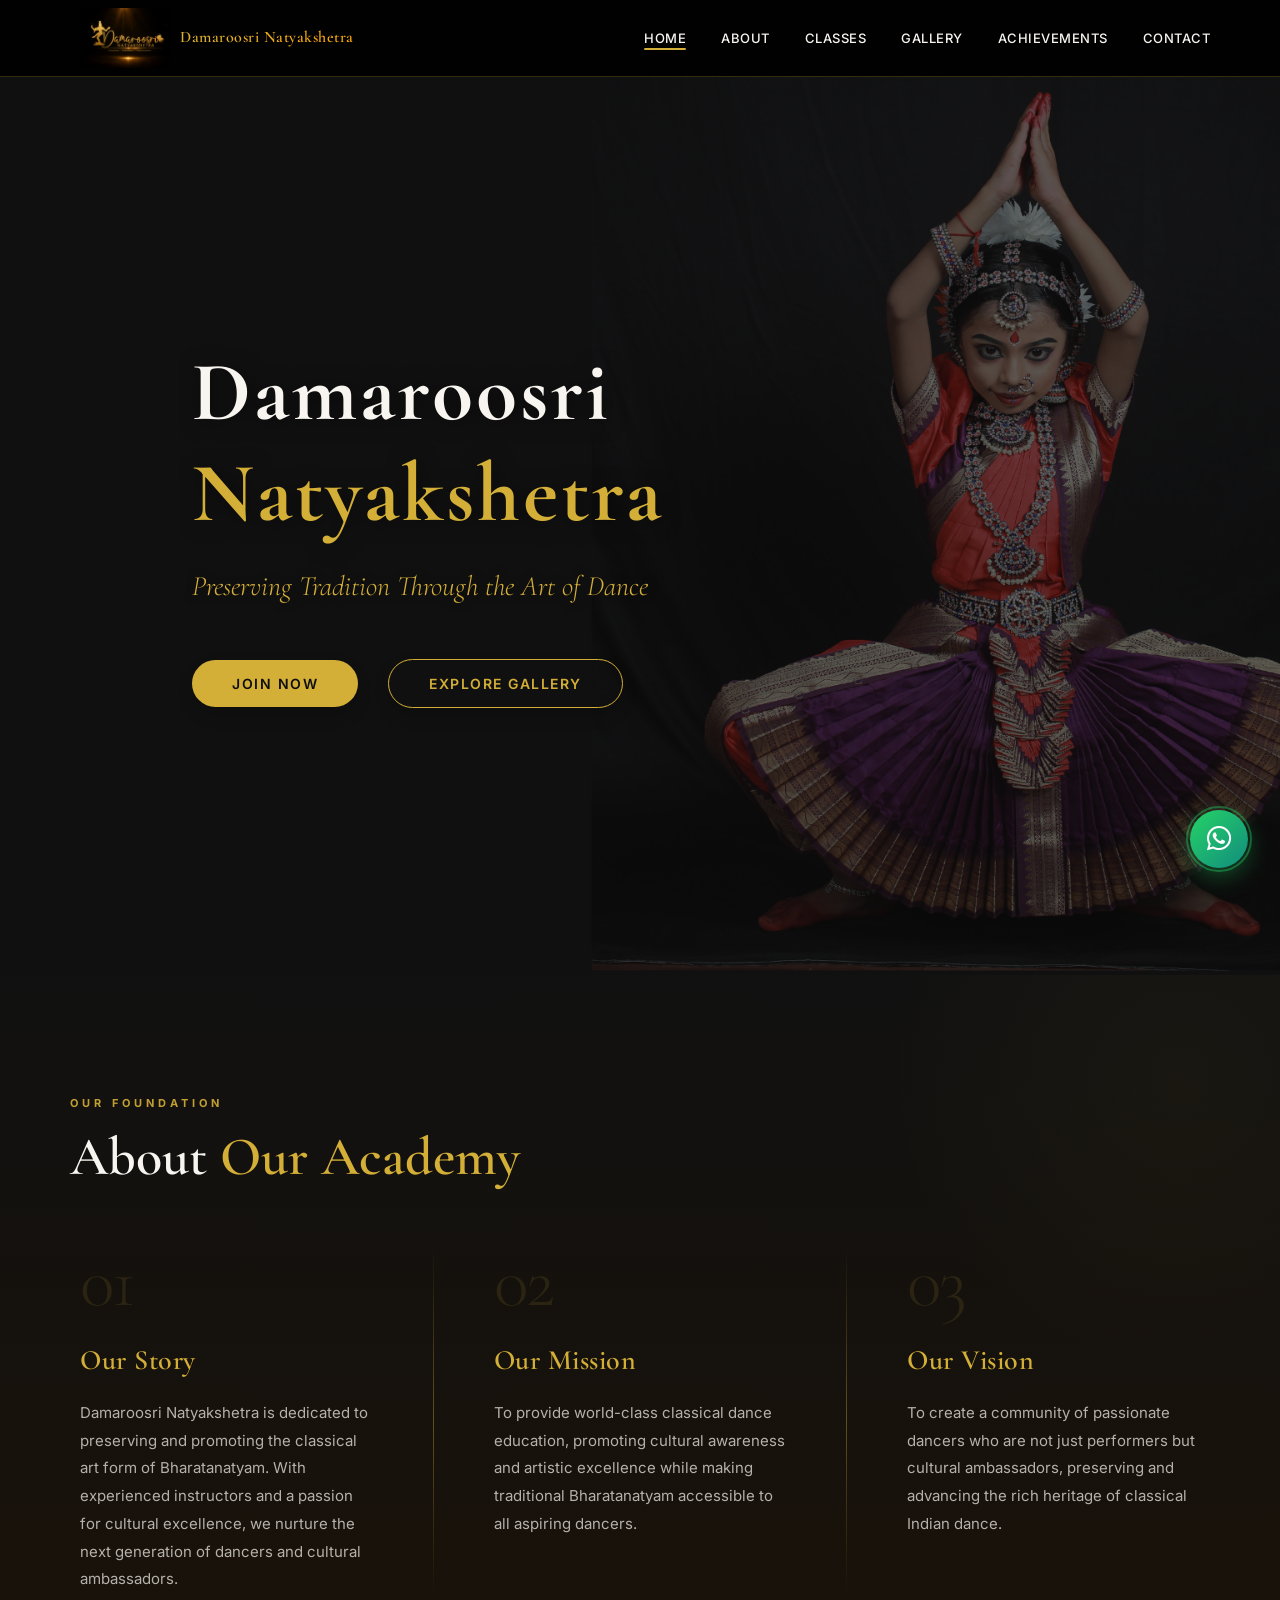
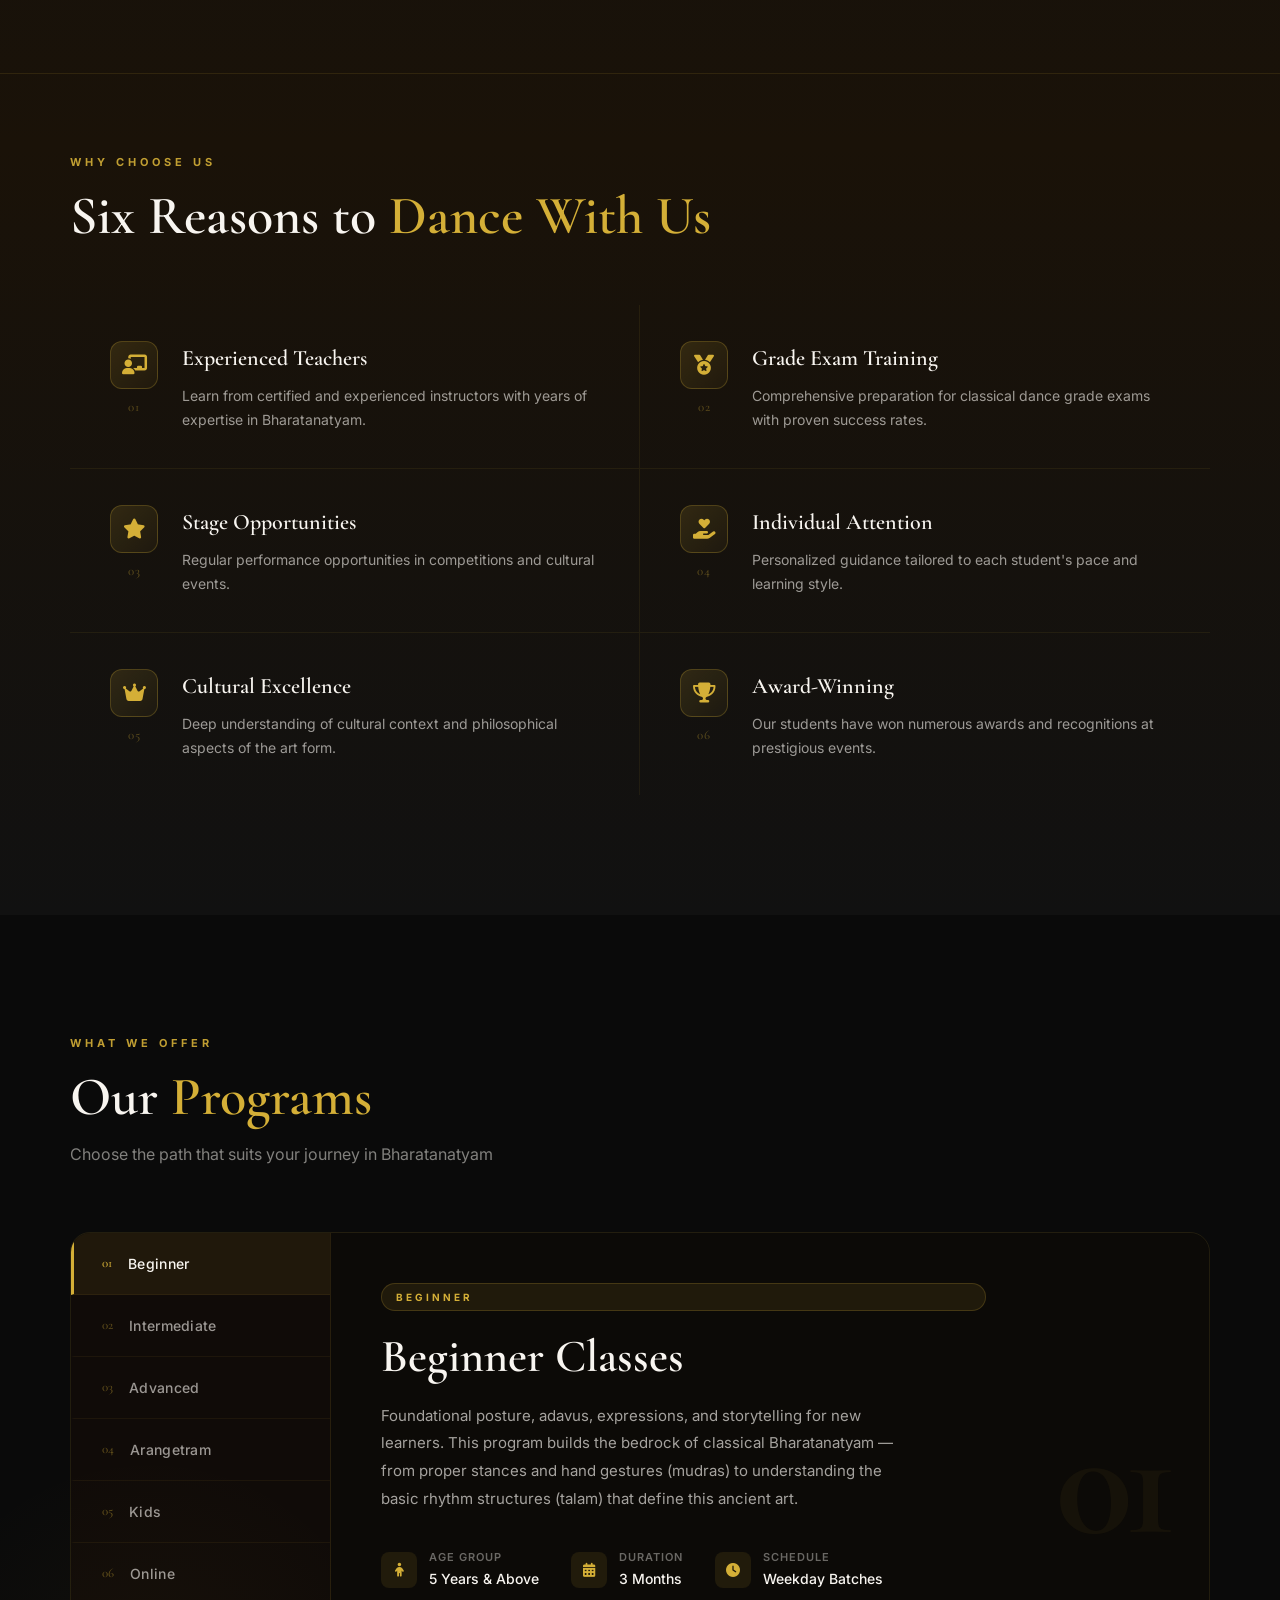
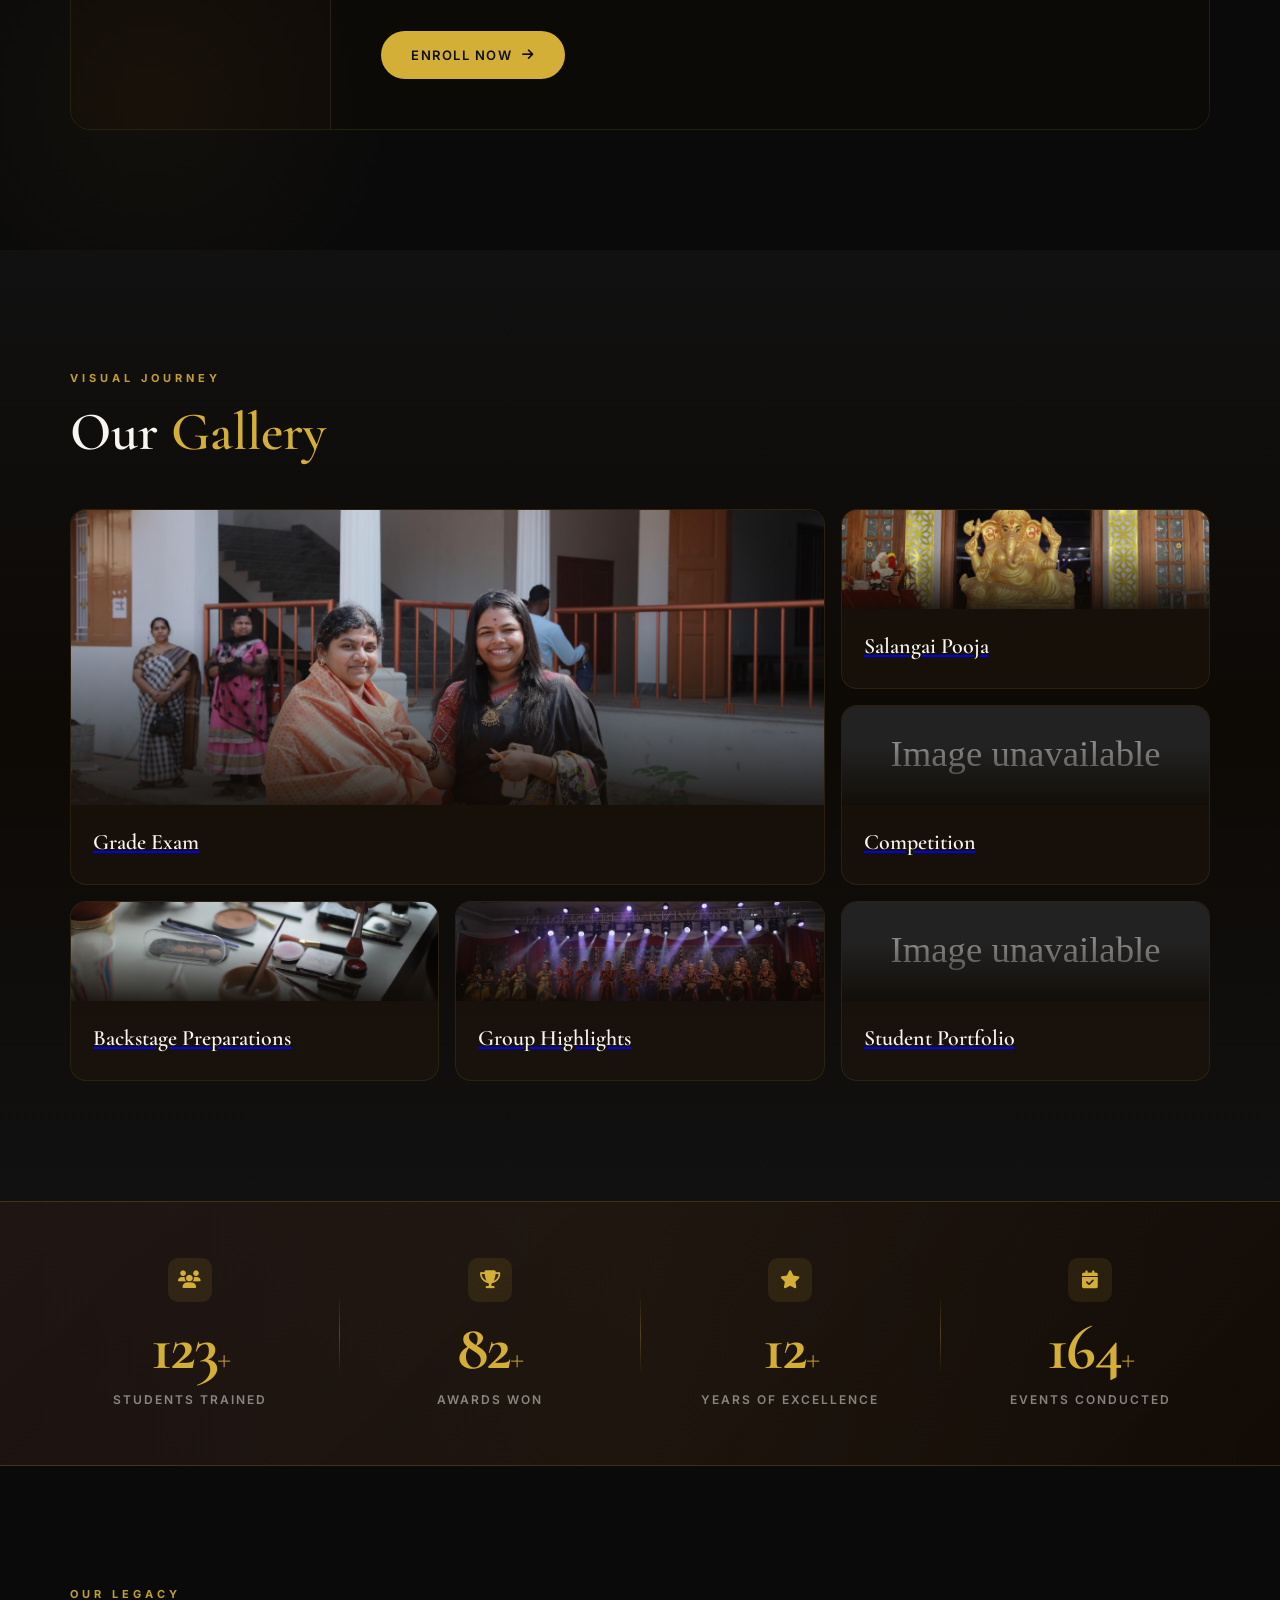
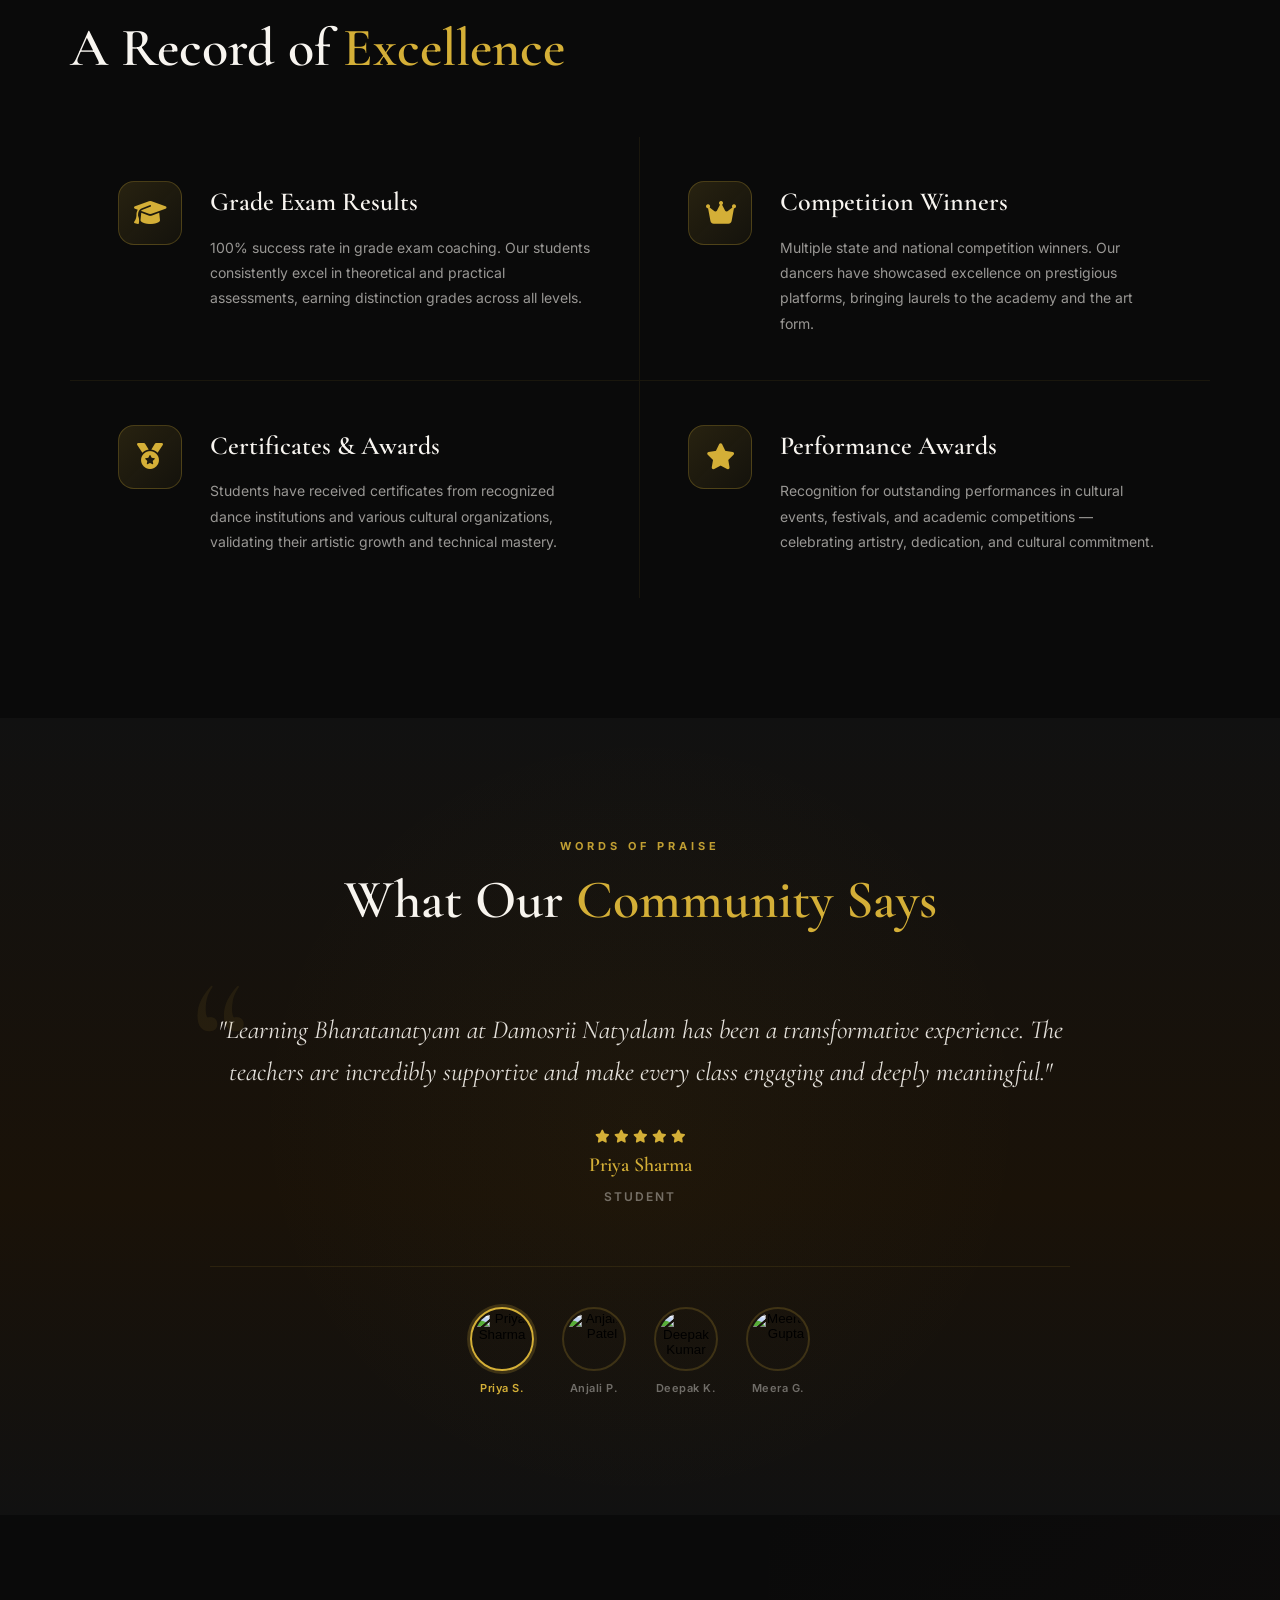
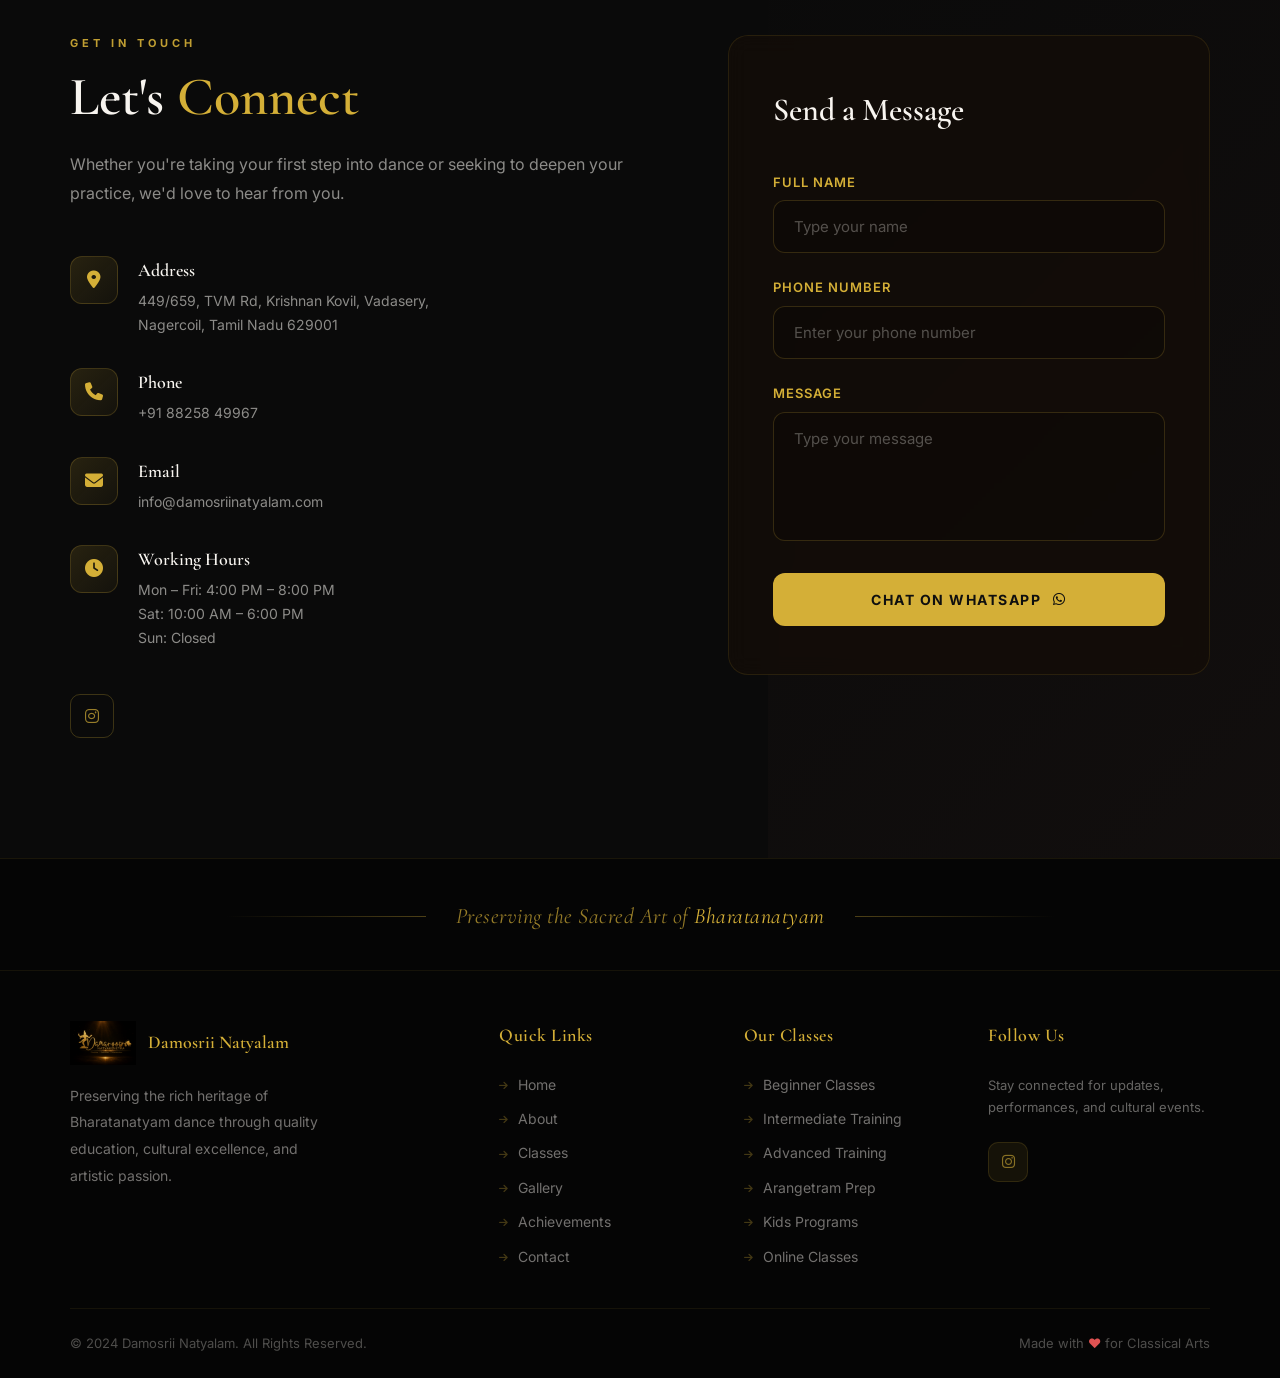
==== commit db9fcd50: "Add files via upload" ====
--- a/index.html
+++ b/index.html
@@ -1,962 +1,962 @@
-<!DOCTYPE html>
-<html lang="en">
-<head>
-    <meta charset="UTF-8">
-    <meta name="viewport" content="width=device-width, initial-scale=1.0">
-    <meta name="description" content="Damosrii Natyalam - Premium Bharatanatyam Dance Academy. Excellence in classical dance training, grade exam coaching, and cultural education.">
-    <meta name="keywords" content="Bharatanatyam, dance academy, classical dance, grade exam, dance classes">
-    <meta name="author" content="Damosrii Natyalam">
-    <title>Damaroosri Natyakshetra - Premium Bharatanatyam Dance Academy</title>
-    <link rel="preconnect" href="https://fonts.googleapis.com">
-    <link rel="preconnect" href="https://fonts.gstatic.com" crossorigin>
-    <link href="https://fonts.googleapis.com/css2?family=Cormorant+Garamond:ital,wght@0,300;0,400;0,500;0,600;0,700;1,300;1,400;1,600&family=Inter:wght@300;400;500;600;700&display=swap" rel="stylesheet">
-    <link rel="stylesheet" href="style.css">
-    <link rel="stylesheet" href="https://cdnjs.cloudflare.com/ajax/libs/font-awesome/6.4.0/css/all.min.css">
-</head>
-<body>
-
-    <!-- Navigation Bar -->
-    <nav class="navbar" id="navbar">
-        <div class="container">
-            <div class="nav-wrapper">
-                <div class="logo">
-                    <img src="images/logo.png" alt="Damosrii Natyalam Logo" class="logo-img">
-                    <span class="logo-text">Damaroosri Natyakshetra</span>
-                </div>
-                <div class="hamburger" id="hamburger">
-                    <span></span>
-                    <span></span>
-                    <span></span>
-                </div>
-                <ul class="nav-menu" id="nav-menu">
-                    <li><a href="#home" class="nav-link">Home</a></li>
-                    <li><a href="#about" class="nav-link">About</a></li>
-                    <li><a href="#classes" class="nav-link">Classes</a></li>
-                    <li><a href="#gallery" class="nav-link">Gallery</a></li>
-                    <li><a href="#achievements" class="nav-link">Achievements</a></li>
-                    <li><a href="#contact" class="nav-link">Contact</a></li>
-                </ul>
-            </div>
-        </div>
-    </nav>
-
-    <!-- Hero Section — UNCHANGED -->
-    <section class="hero" id="home">
-        <div class="hero-background">
-            <img src="images/hero.png" alt="Classical Dance Performance" class="hero-image">
-            <div class="hero-overlay"></div>
-        </div>
-        <div class="hero-content">
-            <h1 class="hero-title">Damaroosri<br><span class="gold-accent">Natyakshetra</span></h1>
-            <p class="hero-tagline">Preserving Tradition Through the Art of <span class="gold-accent">Dance</span></p>
-            <div class="hero-buttons">
-                <button class="btn btn-primary" onclick="window.open('https://wa.me/918825849967?text=Hello%2C%20I%20visited%20your%20website%20and%20would%20like%20to%20know%20more%20about%20your%20classes.', '_blank')">Join Now</button>
-                <button class="btn btn-secondary" onclick="document.getElementById('gallery').scrollIntoView({behavior: 'smooth'})">Explore Gallery</button>
-            </div>
-        </div>
-    </section>
-
-    <!-- ============================================ -->
-    <!-- ABOUT SECTION — REDESIGNED                  -->
-    <!-- ============================================ -->
-    <section class="about" id="about">
-
-        <!-- Story / Mission / Vision — Editorial Split -->
-        <div class="about-manifesto">
-            <div class="container">
-                <div class="about-manifesto-header">
-                    <span class="section-eyebrow">Our Foundation</span>
-                    <h2 class="section-title-left">About <span class="gold-accent">Our Academy</span></h2>
-                </div>
-                <div class="about-manifesto-grid">
-                    <div class="about-manifesto-item" data-aos="fade-up">
-                        <div class="about-manifesto-num">01</div>
-                        <div class="about-manifesto-content">
-                            <h3>Our Story</h3>
-                            <p>Damaroosri Natyakshetra is dedicated to preserving and promoting the classical art form of Bharatanatyam. With experienced instructors and a passion for cultural excellence, we nurture the next generation of dancers and cultural ambassadors.</p>
-                        </div>
-                    </div>
-                    <div class="about-manifesto-divider"></div>
-                    <div class="about-manifesto-item" data-aos="fade-up" data-aos-delay="100">
-                        <div class="about-manifesto-num">02</div>
-                        <div class="about-manifesto-content">
-                            <h3>Our Mission</h3>
-                            <p>To provide world-class classical dance education, promoting cultural awareness and artistic excellence while making traditional Bharatanatyam accessible to all aspiring dancers.</p>
-                        </div>
-                    </div>
-                    <div class="about-manifesto-divider"></div>
-                    <div class="about-manifesto-item" data-aos="fade-up" data-aos-delay="200">
-                        <div class="about-manifesto-num">03</div>
-                        <div class="about-manifesto-content">
-                            <h3>Our Vision</h3>
-                            <p>To create a community of passionate dancers who are not just performers but cultural ambassadors, preserving and advancing the rich heritage of classical Indian dance.</p>
-                        </div>
-                    </div>
-                </div>
-            </div>
-        </div>
-
-        <!-- Why Choose Us — Numbered Feature List -->
-        <div class="about-features">
-            <div class="container">
-                <div class="about-features-header">
-                    <span class="section-eyebrow">Why Choose Us</span>
-                    <h2 class="section-title-left">Six Reasons to <span class="gold-accent">Dance With Us</span></h2>
-                </div>
-                <div class="features-list">
-                    <div class="feature-item" data-aos="fade-up">
-                        <div class="feature-item-left">
-                            <div class="feature-item-icon">
-                                <i class="fas fa-chalkboard-user"></i>
-                            </div>
-                            <span class="feature-item-num">01</span>
-                        </div>
-                        <div class="feature-item-body">
-                            <h4>Experienced Teachers</h4>
-                            <p>Learn from certified and experienced instructors with years of expertise in Bharatanatyam.</p>
-                        </div>
-                    </div>
-                    <div class="feature-item" data-aos="fade-up" data-aos-delay="50">
-                        <div class="feature-item-left">
-                            <div class="feature-item-icon">
-                                <i class="fas fa-medal"></i>
-                            </div>
-                            <span class="feature-item-num">02</span>
-                        </div>
-                        <div class="feature-item-body">
-                            <h4>Grade Exam Training</h4>
-                            <p>Comprehensive preparation for classical dance grade exams with proven success rates.</p>
-                        </div>
-                    </div>
-                    <div class="feature-item" data-aos="fade-up" data-aos-delay="100">
-                        <div class="feature-item-left">
-                            <div class="feature-item-icon">
-                                <i class="fas fa-star"></i>
-                            </div>
-                            <span class="feature-item-num">03</span>
-                        </div>
-                        <div class="feature-item-body">
-                            <h4>Stage Opportunities</h4>
-                            <p>Regular performance opportunities in competitions and cultural events.</p>
-                        </div>
-                    </div>
-                    <div class="feature-item" data-aos="fade-up" data-aos-delay="150">
-                        <div class="feature-item-left">
-                            <div class="feature-item-icon">
-                                <i class="fas fa-hand-holding-heart"></i>
-                            </div>
-                            <span class="feature-item-num">04</span>
-                        </div>
-                        <div class="feature-item-body">
-                            <h4>Individual Attention</h4>
-                            <p>Personalized guidance tailored to each student's pace and learning style.</p>
-                        </div>
-                    </div>
-                    <div class="feature-item" data-aos="fade-up" data-aos-delay="200">
-                        <div class="feature-item-left">
-                            <div class="feature-item-icon">
-                                <i class="fas fa-crown"></i>
-                            </div>
-                            <span class="feature-item-num">05</span>
-                        </div>
-                        <div class="feature-item-body">
-                            <h4>Cultural Excellence</h4>
-                            <p>Deep understanding of cultural context and philosophical aspects of the art form.</p>
-                        </div>
-                    </div>
-                    <div class="feature-item" data-aos="fade-up" data-aos-delay="250">
-                        <div class="feature-item-left">
-                            <div class="feature-item-icon">
-                                <i class="fas fa-trophy"></i>
-                            </div>
-                            <span class="feature-item-num">06</span>
-                        </div>
-                        <div class="feature-item-body">
-                            <h4>Award-Winning</h4>
-                            <p>Our students have won numerous awards and recognitions at prestigious events.</p>
-                        </div>
-                    </div>
-                </div>
-            </div>
-        </div>
-    </section>
-
-    <!-- ============================================ -->
-    <!-- CLASSES SECTION — REDESIGNED                -->
-    <!-- ============================================ -->
-    <section class="classes" id="classes">
-        <div class="container">
-            <div class="classes-header">
-                <span class="section-eyebrow">What We Offer</span>
-                <h2 class="section-title-left">Our <span class="gold-accent">Programs</span></h2>
-                <p class="classes-subtitle">Choose the path that suits your journey in Bharatanatyam</p>
-            </div>
-
-            <div class="classes-panel">
-                <!-- Tab Navigation -->
-                <div class="classes-tabs" id="classes-tabs">
-                    <button class="class-tab active" data-tab="beginner" id="tab-beginner">
-                        <span class="tab-num">01</span>
-                        <span class="tab-label">Beginner</span>
-                    </button>
-                    <button class="class-tab" data-tab="intermediate" id="tab-intermediate">
-                        <span class="tab-num">02</span>
-                        <span class="tab-label">Intermediate</span>
-                    </button>
-                    <button class="class-tab" data-tab="advanced" id="tab-advanced">
-                        <span class="tab-num">03</span>
-                        <span class="tab-label">Advanced</span>
-                    </button>
-                    <button class="class-tab" data-tab="arangetram" id="tab-arangetram">
-                        <span class="tab-num">04</span>
-                        <span class="tab-label">Arangetram</span>
-                    </button>
-                    <button class="class-tab" data-tab="kids" id="tab-kids">
-                        <span class="tab-num">05</span>
-                        <span class="tab-label">Kids</span>
-                    </button>
-                    <button class="class-tab" data-tab="online" id="tab-online">
-                        <span class="tab-num">06</span>
-                        <span class="tab-label">Online</span>
-                    </button>
-                </div>
-
-                <!-- Tab Content Panels -->
-                <div class="classes-content">
-                    <!-- Beginner -->
-                    <div class="class-panel active" id="panel-beginner">
-                        <div class="class-panel-inner">
-                            <div class="class-panel-badge">Beginner</div>
-                            <h3 class="class-panel-title">Beginner Classes</h3>
-                            <p class="class-panel-desc">Foundational posture, adavus, expressions, and storytelling for new learners. This program builds the bedrock of classical Bharatanatyam — from proper stances and hand gestures (mudras) to understanding the basic rhythm structures (talam) that define this ancient art.</p>
-                            <div class="class-panel-meta">
-                                <div class="class-meta-item">
-                                    <i class="fas fa-child"></i>
-                                    <div>
-                                        <span class="meta-label">Age Group</span>
-                                        <span class="meta-value">5 Years &amp; Above</span>
-                                    </div>
-                                </div>
-                                <div class="class-meta-item">
-                                    <i class="fas fa-calendar-alt"></i>
-                                    <div>
-                                        <span class="meta-label">Duration</span>
-                                        <span class="meta-value">3 Months</span>
-                                    </div>
-                                </div>
-                                <div class="class-meta-item">
-                                    <i class="fas fa-clock"></i>
-                                    <div>
-                                        <span class="meta-label">Schedule</span>
-                                        <span class="meta-value">Weekday Batches</span>
-                                    </div>
-                                </div>
-                            </div>
-                            <a href="https://wa.me/918825849967?text=Hello%2C%20I%20visited%20your%20website%20and%20would%20like%20to%20know%20more%20about%20your%20classes." target="_blank" class="class-panel-cta">Enroll Now <i class="fas fa-arrow-right"></i></a>
-                        </div>
-                        <div class="class-panel-deco">
-                            <div class="class-panel-num-bg">01</div>
-                        </div>
-                    </div>
-
-                    <!-- Intermediate -->
-                    <div class="class-panel" id="panel-intermediate">
-                        <div class="class-panel-inner">
-                            <div class="class-panel-badge">Progress</div>
-                            <h3 class="class-panel-title">Intermediate Training</h3>
-                            <p class="class-panel-desc">Advanced sequences, abhinaya practice, and classical repertoire refinement. Students explore deeper expressive layers of the dance, learning how to convey stories and emotions through their body, eyes, and movements.</p>
-                            <div class="class-panel-meta">
-                                <div class="class-meta-item">
-                                    <i class="fas fa-graduation-cap"></i>
-                                    <div>
-                                        <span class="meta-label">Age Group</span>
-                                        <span class="meta-value">10 Years &amp; Above</span>
-                                    </div>
-                                </div>
-                                <div class="class-meta-item">
-                                    <i class="fas fa-calendar-alt"></i>
-                                    <div>
-                                        <span class="meta-label">Duration</span>
-                                        <span class="meta-value">6 Months</span>
-                                    </div>
-                                </div>
-                                <div class="class-meta-item">
-                                    <i class="fas fa-clock"></i>
-                                    <div>
-                                        <span class="meta-label">Schedule</span>
-                                        <span class="meta-value">Flexible Timings</span>
-                                    </div>
-                                </div>
-                            </div>
-                            <a href="https://wa.me/918825849967?text=Hello%2C%20I%20visited%20your%20website%20and%20would%20like%20to%20know%20more%20about%20your%20classes." target="_blank" class="class-panel-cta">Enroll Now <i class="fas fa-arrow-right"></i></a>
-                        </div>
-                        <div class="class-panel-deco">
-                            <div class="class-panel-num-bg">02</div>
-                        </div>
-                    </div>
-
-                    <!-- Advanced -->
-                    <div class="class-panel" id="panel-advanced">
-                        <div class="class-panel-inner">
-                            <div class="class-panel-badge">Mastery</div>
-                            <h3 class="class-panel-title">Advanced Training</h3>
-                            <p class="class-panel-desc">Technique polish, performance dynamics, and deep classical interpretation. For students who have mastered the fundamentals and are ready to develop a personal artistic voice in the classical tradition.</p>
-                            <div class="class-panel-meta">
-                                <div class="class-meta-item">
-                                    <i class="fas fa-award"></i>
-                                    <div>
-                                        <span class="meta-label">Age Group</span>
-                                        <span class="meta-value">14 Years &amp; Above</span>
-                                    </div>
-                                </div>
-                                <div class="class-meta-item">
-                                    <i class="fas fa-hourglass-half"></i>
-                                    <div>
-                                        <span class="meta-label">Duration</span>
-                                        <span class="meta-value">Ongoing</span>
-                                    </div>
-                                </div>
-                                <div class="class-meta-item">
-                                    <i class="fas fa-clock"></i>
-                                    <div>
-                                        <span class="meta-label">Schedule</span>
-                                        <span class="meta-value">Customized</span>
-                                    </div>
-                                </div>
-                            </div>
-                            <a href="https://wa.me/918825849967?text=Hello%2C%20I%20visited%20your%20website%20and%20would%20like%20to%20know%20more%20about%20your%20classes." target="_blank" class="class-panel-cta">Enroll Now <i class="fas fa-arrow-right"></i></a>
-                        </div>
-                        <div class="class-panel-deco">
-                            <div class="class-panel-num-bg">03</div>
-                        </div>
-                    </div>
-
-                    <!-- Arangetram -->
-                    <div class="class-panel" id="panel-arangetram">
-                        <div class="class-panel-inner">
-                            <div class="class-panel-badge">Debut</div>
-                            <h3 class="class-panel-title">Arangetram Preparation</h3>
-                            <p class="class-panel-desc">Stage-ready coaching, costume planning, and recital curation for debut artists. A milestone in every dancer's journey — we guide you through every detail of your solo debut performance with expert mentorship.</p>
-                            <div class="class-panel-meta">
-                                <div class="class-meta-item">
-                                    <i class="fas fa-crown"></i>
-                                    <div>
-                                        <span class="meta-label">For</span>
-                                        <span class="meta-value">Solo Dancers</span>
-                                    </div>
-                                </div>
-                                <div class="class-meta-item">
-                                    <i class="fas fa-user-edit"></i>
-                                    <div>
-                                        <span class="meta-label">Preparation</span>
-                                        <span class="meta-value">Fully Custom</span>
-                                    </div>
-                                </div>
-                                <div class="class-meta-item">
-                                    <i class="fas fa-music"></i>
-                                    <div>
-                                        <span class="meta-label">Includes</span>
-                                        <span class="meta-value">Costume &amp; Repertoire</span>
-                                    </div>
-                                </div>
-                            </div>
-                            <a href="https://wa.me/918825849967?text=Hello%2C%20I%20visited%20your%20website%20and%20would%20like%20to%20know%20more%20about%20your%20classes." target="_blank" class="class-panel-cta">Enquire Now <i class="fas fa-arrow-right"></i></a>
-                        </div>
-                        <div class="class-panel-deco">
-                            <div class="class-panel-num-bg">04</div>
-                        </div>
-                    </div>
-
-                    <!-- Kids -->
-                    <div class="class-panel" id="panel-kids">
-                        <div class="class-panel-inner">
-                            <div class="class-panel-badge">Young Artists</div>
-                            <h3 class="class-panel-title">Kids Programs</h3>
-                            <p class="class-panel-desc">Creative rhythm, gentle discipline, and joyful introduction to Bharatanatyam values. Designed specifically for young children, this program makes learning dance a fun, imaginative experience while building coordination and confidence.</p>
-                            <div class="class-panel-meta">
-                                <div class="class-meta-item">
-                                    <i class="fas fa-child"></i>
-                                    <div>
-                                        <span class="meta-label">Age Group</span>
-                                        <span class="meta-value">4 – 7 Years</span>
-                                    </div>
-                                </div>
-                                <div class="class-meta-item">
-                                    <i class="fas fa-music"></i>
-                                    <div>
-                                        <span class="meta-label">Format</span>
-                                        <span class="meta-value">Weekly Sessions</span>
-                                    </div>
-                                </div>
-                                <div class="class-meta-item">
-                                    <i class="fas fa-smile"></i>
-                                    <div>
-                                        <span class="meta-label">Focus</span>
-                                        <span class="meta-value">Fun &amp; Creative</span>
-                                    </div>
-                                </div>
-                            </div>
-                            <a href="https://wa.me/918825849967?text=Hello%2C%20I%20visited%20your%20website%20and%20would%20like%20to%20know%20more%20about%20your%20classes." target="_blank" class="class-panel-cta">Enroll Now <i class="fas fa-arrow-right"></i></a>
-                        </div>
-                        <div class="class-panel-deco">
-                            <div class="class-panel-num-bg">05</div>
-                        </div>
-                    </div>
-
-                    <!-- Online -->
-                    <div class="class-panel" id="panel-online">
-                        <div class="class-panel-inner">
-                            <div class="class-panel-badge">Global</div>
-                            <h3 class="class-panel-title">Online Classes</h3>
-                            <p class="class-panel-desc">Live sessions, digital feedback, and global access to expert training from home. Our online program brings the same quality of instruction to your living room, with real-time interaction and recorded sessions for practice review.</p>
-                            <div class="class-panel-meta">
-                                <div class="class-meta-item">
-                                    <i class="fas fa-globe"></i>
-                                    <div>
-                                        <span class="meta-label">Reach</span>
-                                        <span class="meta-value">International</span>
-                                    </div>
-                                </div>
-                                <div class="class-meta-item">
-                                    <i class="fas fa-laptop"></i>
-                                    <div>
-                                        <span class="meta-label">Format</span>
-                                        <span class="meta-value">Live &amp; Recorded</span>
-                                    </div>
-                                </div>
-                                <div class="class-meta-item">
-                                    <i class="fas fa-clock"></i>
-                                    <div>
-                                        <span class="meta-label">Schedule</span>
-                                        <span class="meta-value">Flexible Hours</span>
-                                    </div>
-                                </div>
-                            </div>
-                            <a href="https://wa.me/918825849967?text=Hello%2C%20I%20visited%20your%20website%20and%20would%20like%20to%20know%20more%20about%20your%20classes." target="_blank" class="class-panel-cta">Enroll Now <i class="fas fa-arrow-right"></i></a>
-                        </div>
-                        <div class="class-panel-deco">
-                            <div class="class-panel-num-bg">06</div>
-                        </div>
-                    </div>
-                </div>
-            </div>
-
-            <!-- Mobile Accordion (hidden on desktop) -->
-            <div class="classes-accordion" id="classes-accordion">
-                <div class="accordion-item">
-                    <button class="accordion-header active" data-acc="acc-beginner">
-                        <span class="acc-num">01</span>
-                        <span class="acc-title">Beginner Classes</span>
-                        <i class="fas fa-chevron-down acc-icon"></i>
-                    </button>
-                    <div class="accordion-body open" id="acc-beginner">
-                        <div class="acc-badge">Beginner</div>
-                        <p>Foundational posture, adavus, expressions, and storytelling for new learners.</p>
-                        <div class="acc-meta"><i class="fas fa-child"></i> Age 5+ &nbsp;&nbsp;<i class="fas fa-calendar-alt"></i> 3 Months</div>
-                        <a href="https://wa.me/918825849967?text=Hello%2C%20I%20visited%20your%20website%20and%20would%20like%20to%20know%20more%20about%20your%20classes." target="_blank" class="class-panel-cta">Enroll Now <i class="fas fa-arrow-right"></i></a>
-                    </div>
-                </div>
-                <div class="accordion-item">
-                    <button class="accordion-header" data-acc="acc-intermediate">
-                        <span class="acc-num">02</span>
-                        <span class="acc-title">Intermediate Training</span>
-                        <i class="fas fa-chevron-down acc-icon"></i>
-                    </button>
-                    <div class="accordion-body" id="acc-intermediate">
-                        <div class="acc-badge">Progress</div>
-                        <p>Advanced sequences, abhinaya practice, and classical repertoire refinement.</p>
-                        <div class="acc-meta"><i class="fas fa-graduation-cap"></i> Age 10+ &nbsp;&nbsp;<i class="fas fa-calendar-alt"></i> 6 Months</div>
-                        <a href="https://wa.me/918825849967?text=Hello%2C%20I%20visited%20your%20website%20and%20would%20like%20to%20know%20more%20about%20your%20classes." target="_blank" class="class-panel-cta">Enroll Now <i class="fas fa-arrow-right"></i></a>
-                    </div>
-                </div>
-                <div class="accordion-item">
-                    <button class="accordion-header" data-acc="acc-advanced">
-                        <span class="acc-num">03</span>
-                        <span class="acc-title">Advanced Training</span>
-                        <i class="fas fa-chevron-down acc-icon"></i>
-                    </button>
-                    <div class="accordion-body" id="acc-advanced">
-                        <div class="acc-badge">Mastery</div>
-                        <p>Technique polish, performance dynamics, and deep classical interpretation.</p>
-                        <div class="acc-meta"><i class="fas fa-award"></i> Age 14+ &nbsp;&nbsp;<i class="fas fa-hourglass-half"></i> Ongoing</div>
-                        <a href="https://wa.me/918825849967?text=Hello%2C%20I%20visited%20your%20website%20and%20would%20like%20to%20know%20more%20about%20your%20classes." target="_blank" class="class-panel-cta">Enroll Now <i class="fas fa-arrow-right"></i></a>
-                    </div>
-                </div>
-                <div class="accordion-item">
-                    <button class="accordion-header" data-acc="acc-arangetram">
-                        <span class="acc-num">04</span>
-                        <span class="acc-title">Arangetram Preparation</span>
-                        <i class="fas fa-chevron-down acc-icon"></i>
-                    </button>
-                    <div class="accordion-body" id="acc-arangetram">
-                        <div class="acc-badge">Debut</div>
-                        <p>Stage-ready coaching, costume planning, and recital curation for debut artists.</p>
-                        <div class="acc-meta"><i class="fas fa-crown"></i> Soloists &nbsp;&nbsp;<i class="fas fa-user-edit"></i> Custom</div>
-                        <a href="https://wa.me/918825849967?text=Hello%2C%20I%20visited%20your%20website%20and%20would%20like%20to%20know%20more%20about%20your%20classes." target="_blank" class="class-panel-cta">Enquire Now <i class="fas fa-arrow-right"></i></a>
-                    </div>
-                </div>
-                <div class="accordion-item">
-                    <button class="accordion-header" data-acc="acc-kids">
-                        <span class="acc-num">05</span>
-                        <span class="acc-title">Kids Programs</span>
-                        <i class="fas fa-chevron-down acc-icon"></i>
-                    </button>
-                    <div class="accordion-body" id="acc-kids">
-                        <div class="acc-badge">Young Artists</div>
-                        <p>Creative rhythm, gentle discipline, and joyful introduction to Bharatanatyam values.</p>
-                        <div class="acc-meta"><i class="fas fa-child"></i> Age 4–7 &nbsp;&nbsp;<i class="fas fa-music"></i> Weekly</div>
-                        <a href="https://wa.me/918825849967?text=Hello%2C%20I%20visited%20your%20website%20and%20would%20like%20to%20know%20more%20about%20your%20classes." target="_blank" class="class-panel-cta">Enroll Now <i class="fas fa-arrow-right"></i></a>
-                    </div>
-                </div>
-                <div class="accordion-item">
-                    <button class="accordion-header" data-acc="acc-online">
-                        <span class="acc-num">06</span>
-                        <span class="acc-title">Online Classes</span>
-                        <i class="fas fa-chevron-down acc-icon"></i>
-                    </button>
-                    <div class="accordion-body" id="acc-online">
-                        <div class="acc-badge">Global</div>
-                        <p>Live sessions, digital feedback, and global access to expert training from home.</p>
-                        <div class="acc-meta"><i class="fas fa-globe"></i> International &nbsp;&nbsp;<i class="fas fa-laptop"></i> Flexible</div>
-                        <a href="https://wa.me/918825849967?text=Hello%2C%20I%20visited%20your%20website%20and%20would%20like%20to%20know%20more%20about%20your%20classes." target="_blank" class="class-panel-cta">Enroll Now <i class="fas fa-arrow-right"></i></a>
-                    </div>
-                </div>
-            </div>
-        </div>
-    </section>
-
-    <!-- ============================================ -->
-    <!-- GALLERY SECTION — REDESIGNED                -->
-    <!-- ============================================ -->
-    <section class="gallery" id="gallery">
-        <div class="container">
-            <!-- Gallery Categories Header -->
-            <div id="gallery-header-section">
-                <span class="section-eyebrow">Visual Journey</span>
-                <h2 class="section-title-left">Our <span class="gold-accent">Gallery</span></h2>
-            </div>
-
-            <!-- Gallery Categories View — Grid Layout -->
-            <div class="gallery-categories" id="gallery-categories">
-                <!-- Featured (large) card -->
-                <a href="gallery/grade-exam.html" class="category-card category-card--featured" data-aos="fade-up">
-                    <div class="category-image">
-                        <img src="images/grade-exam/1.JPG" alt="Grade Exam" class="category-img">
-                        <div class="category-overlay">
-                            <div class="category-overlay-content">
-                                <p class="view-gallery"><i class="fas fa-images"></i> View Gallery</p>
-                            </div>
-                        </div>
-                    </div>
-                    <div class="category-info">
-                        <h3>Grade Exam</h3>
-                    </div>
-                </a>
-
-                <!-- Secondary cards -->
-                <a href="gallery/salanga-pooja.html" class="category-card" data-aos="fade-up" data-aos-delay="100">
-                    <div class="category-image">
-                        <img src="images/salanga-pooja/1.JPG" alt="Salangai Pooja" class="category-img">
-                        <div class="category-overlay">
-                            <div class="category-overlay-content">
-                                <p class="view-gallery"><i class="fas fa-images"></i> View Gallery</p>
-                            </div>
-                        </div>
-                    </div>
-                    <div class="category-info">
-                        <h3>Salangai Pooja</h3>
-                    </div>
-                </a>
-
-                <a href="gallery/competition.html" class="category-card" data-aos="fade-up" data-aos-delay="200">
-                    <div class="category-image">
-                        <img src="images/competition/1.jpeg" alt="Competition" class="category-img">
-                        <div class="category-overlay">
-                            <div class="category-overlay-content">
-                                <p class="view-gallery"><i class="fas fa-images"></i> View Gallery</p>
-                            </div>
-                        </div>
-                    </div>
-                    <div class="category-info">
-                        <h3>Competition</h3>
-                    </div>
-                </a>
-
-                <a href="gallery/backstage-preparation.html" class="category-card" data-aos="fade-up" data-aos-delay="100">
-                    <div class="category-image">
-                        <img src="images/backstage-preparation/JOHN6809.JPG" alt="Backstage Preparations" class="category-img">
-                        <div class="category-overlay">
-                            <div class="category-overlay-content">
-                                <p class="view-gallery"><i class="fas fa-images"></i> View Gallery</p>
-                            </div>
-                        </div>
-                    </div>
-                    <div class="category-info">
-                        <h3>Backstage Preparations</h3>
-                    </div>
-                </a>
-
-                <a href="gallery/group-highlights.html" class="category-card" data-aos="fade-up" data-aos-delay="200">
-                    <div class="category-image">
-                        <img src="images/group-highlights/JOHN4649.JPG" alt="Group Highlights" class="category-img">
-                        <div class="category-overlay">
-                            <div class="category-overlay-content">
-                                <p class="view-gallery"><i class="fas fa-images"></i> View Gallery</p>
-                            </div>
-                        </div>
-                    </div>
-                    <div class="category-info">
-                        <h3>Group Highlights</h3>
-                    </div>
-                </a>
-
-                <a href="gallery/student-portraits.html" class="category-card" data-aos="fade-up" data-aos-delay="300">
-                    <div class="category-image">
-                        <img src="images/student-portraits/JOHN6895.JPG" alt="Student Portfolio" class="category-img">
-                        <div class="category-overlay">
-                            <div class="category-overlay-content">
-                                <p class="view-gallery"><i class="fas fa-images"></i> View Gallery</p>
-                            </div>
-                        </div>
-                    </div>
-                    <div class="category-info">
-                        <h3>Student Portfolio</h3>
-                    </div>
-                </a>
-            </div>
-        </div>
-    </section>
-
-    <!-- Lightbox Modal -->
-    <div class="lightbox-modal" id="lightbox-modal">
-        <div class="lightbox-content">
-            <button class="lightbox-close" id="lightbox-close">
-                <i class="fas fa-times"></i>
-            </button>
-            <button class="lightbox-prev" id="lightbox-prev">
-                <i class="fas fa-chevron-left"></i>
-            </button>
-            <div class="lightbox-image-container">
-                <img id="lightbox-image" src="" alt="Gallery Image" class="lightbox-image">
-                <div class="lightbox-counter">
-                    <span id="current-image">1</span> / <span id="total-images">1</span>
-                </div>
-            </div>
-            <button class="lightbox-next" id="lightbox-next">
-                <i class="fas fa-chevron-right"></i>
-            </button>
-        </div>
-    </div>
-
-    <!-- ============================================ -->
-    <!-- ACHIEVEMENTS SECTION — REDESIGNED           -->
-    <!-- ============================================ -->
-    <section class="achievements" id="achievements">
-
-        <!-- Cinematic Counter Strip -->
-        <div class="stats-strip">
-            <div class="stats-strip-inner">
-                <div class="stat-item" data-aos="fade-up">
-                    <div class="stat-icon"><i class="fas fa-users"></i></div>
-                    <div class="stat-number" data-target="150">0</div>
-                    <p class="stat-label">Students Trained</p>
-                </div>
-                <div class="stat-divider"></div>
-                <div class="stat-item" data-aos="fade-up" data-aos-delay="100">
-                    <div class="stat-icon"><i class="fas fa-trophy"></i></div>
-                    <div class="stat-number" data-target="85">0</div>
-                    <p class="stat-label">Awards Won</p>
-                </div>
-                <div class="stat-divider"></div>
-                <div class="stat-item" data-aos="fade-up" data-aos-delay="200">
-                    <div class="stat-icon"><i class="fas fa-star"></i></div>
-                    <div class="stat-number" data-target="12">0</div>
-                    <p class="stat-label">Years of Excellence</p>
-                </div>
-                <div class="stat-divider"></div>
-                <div class="stat-item" data-aos="fade-up" data-aos-delay="300">
-                    <div class="stat-icon"><i class="fas fa-calendar-check"></i></div>
-                    <div class="stat-number" data-target="200">0</div>
-                    <p class="stat-label">Events Conducted</p>
-                </div>
-            </div>
-        </div>
-
-        <!-- Achievement Feature List -->
-        <div class="container">
-            <div class="achievements-header">
-                <span class="section-eyebrow">Our Legacy</span>
-                <h2 class="section-title-left">A Record of <span class="gold-accent">Excellence</span></h2>
-            </div>
-
-            <div class="achievements-editorial">
-                <div class="achievement-editorial-item" data-aos="fade-up">
-                    <div class="achievement-editorial-icon">
-                        <i class="fas fa-graduation-cap"></i>
-                    </div>
-                    <div class="achievement-editorial-body">
-                        <h3>Grade Exam Results</h3>
-                        <p>100% success rate in grade exam coaching. Our students consistently excel in theoretical and practical assessments, earning distinction grades across all levels.</p>
-                    </div>
-                </div>
-
-                <div class="achievement-editorial-item" data-aos="fade-up" data-aos-delay="100">
-                    <div class="achievement-editorial-icon">
-                        <i class="fas fa-crown"></i>
-                    </div>
-                    <div class="achievement-editorial-body">
-                        <h3>Competition Winners</h3>
-                        <p>Multiple state and national competition winners. Our dancers have showcased excellence on prestigious platforms, bringing laurels to the academy and the art form.</p>
-                    </div>
-                </div>
-
-                <div class="achievement-editorial-item" data-aos="fade-up" data-aos-delay="200">
-                    <div class="achievement-editorial-icon">
-                        <i class="fas fa-medal"></i>
-                    </div>
-                    <div class="achievement-editorial-body">
-                        <h3>Certificates &amp; Awards</h3>
-                        <p>Students have received certificates from recognized dance institutions and various cultural organizations, validating their artistic growth and technical mastery.</p>
-                    </div>
-                </div>
-
-                <div class="achievement-editorial-item" data-aos="fade-up" data-aos-delay="300">
-                    <div class="achievement-editorial-icon">
-                        <i class="fas fa-star"></i>
-                    </div>
-                    <div class="achievement-editorial-body">
-                        <h3>Performance Awards</h3>
-                        <p>Recognition for outstanding performances in cultural events, festivals, and academic competitions — celebrating artistry, dedication, and cultural commitment.</p>
-                    </div>
-                </div>
-            </div>
-        </div>
-    </section>
-
-    <!-- ============================================ -->
-    <!-- TESTIMONIALS SECTION — REDESIGNED           -->
-    <!-- ============================================ -->
-    <section class="testimonials" id="testimonials">
-        <div class="container">
-            <span class="section-eyebrow">Words of Praise</span>
-            <h2 class="section-title-left">What Our <span class="gold-accent">Community Says</span></h2>
-
-            <div class="testimonials-stage">
-                <div class="testimonial-quote-mark">&ldquo;</div>
-
-                <div class="testimonials-display">
-                    <div class="testimonial-active" id="testimonial-display">
-                        <!-- Populated by JS -->
-                    </div>
-                </div>
-
-                <!-- Avatar Navigation Row -->
-                <div class="testimonial-avatars" id="testimonial-avatars">
-                    <button class="testimonial-avatar-btn active" data-index="0" onclick="showTestimonial(0)" aria-label="Priya Sharma">
-                        <div class="avatar-ring">
-                            <img src="https://ui-avatars.com/api/?name=Priya+Sharma&background=3E2723&color=D4AF37&size=80" alt="Priya Sharma">
-                        </div>
-                        <span class="avatar-name">Priya S.</span>
-                    </button>
-                    <button class="testimonial-avatar-btn" data-index="1" onclick="showTestimonial(1)" aria-label="Anjali Patel">
-                        <div class="avatar-ring">
-                            <img src="https://ui-avatars.com/api/?name=Anjali+Patel&background=3E2723&color=D4AF37&size=80" alt="Anjali Patel">
-                        </div>
-                        <span class="avatar-name">Anjali P.</span>
-                    </button>
-                    <button class="testimonial-avatar-btn" data-index="2" onclick="showTestimonial(2)" aria-label="Deepak Kumar">
-                        <div class="avatar-ring">
-                            <img src="https://ui-avatars.com/api/?name=Deepak+Kumar&background=3E2723&color=D4AF37&size=80" alt="Deepak Kumar">
-                        </div>
-                        <span class="avatar-name">Deepak K.</span>
-                    </button>
-                    <button class="testimonial-avatar-btn" data-index="3" onclick="showTestimonial(3)" aria-label="Meera Gupta">
-                        <div class="avatar-ring">
-                            <img src="https://ui-avatars.com/api/?name=Meera+Gupta&background=3E2723&color=D4AF37&size=80" alt="Meera Gupta">
-                        </div>
-                        <span class="avatar-name">Meera G.</span>
-                    </button>
-                </div>
-            </div>
-        </div>
-
-        <!-- Hidden data source for testimonials -->
-        <div class="testimonials-data" style="display:none;">
-            <div class="testimonial-card" data-name="Priya Sharma" data-role="Student" data-img="https://ui-avatars.com/api/?name=Priya+Sharma&background=3E2723&color=D4AF37&size=80">
-                <p class="testimonial-text">Learning Bharatanatyam at Damosrii Natyalam has been a transformative experience. The teachers are incredibly supportive and make every class engaging and deeply meaningful.</p>
-            </div>
-            <div class="testimonial-card" data-name="Anjali Patel" data-role="Parent" data-img="https://ui-avatars.com/api/?name=Anjali+Patel&background=3E2723&color=D4AF37&size=80">
-                <p class="testimonial-text">My daughter's confidence has grown tremendously. The academy provides excellent training and wonderful stage opportunities that have shaped her into a true performer.</p>
-            </div>
-            <div class="testimonial-card" data-name="Deepak Kumar" data-role="Student" data-img="https://ui-avatars.com/api/?name=Deepak+Kumar&background=3E2723&color=D4AF37&size=80">
-                <p class="testimonial-text">The grade exam coaching here is unparalleled. I passed my grade 8 exam with distinction thanks to the expert guidance and meticulously structured curriculum.</p>
-            </div>
-            <div class="testimonial-card" data-name="Meera Gupta" data-role="Parent" data-img="https://ui-avatars.com/api/?name=Meera+Gupta&background=3E2723&color=D4AF37&size=80">
-                <p class="testimonial-text">Exceptional training and character building. The academy not only teaches dance but also instills discipline and cultural values that my child carries beyond the classroom.</p>
-            </div>
-        </div>
-    </section>
-
-    <!-- ============================================ -->
-    <!-- CONTACT SECTION — REDESIGNED (Dark)         -->
-    <!-- ============================================ -->
-    <section class="contact" id="contact">
-        <div class="container">
-            <div class="contact-grid">
-
-                <!-- Left: Info Column -->
-                <div class="contact-info-col" data-aos="fade-right">
-                    <span class="section-eyebrow">Get In Touch</span>
-                    <h2 class="section-title-left">Let's <span class="gold-accent">Connect</span></h2>
-                    <p class="contact-intro">Whether you're taking your first step into dance or seeking to deepen your practice, we'd love to hear from you.</p>
-
-                    <div class="contact-info-list">
-                        <div class="contact-info-item">
-                            <div class="info-chip">
-                                <i class="fas fa-map-marker-alt"></i>
-                            </div>
-                            <div class="info-text">
-                                <h4>Address</h4>
-                                <p>449/659, TVM Rd, Krishnan Kovil, Vadasery,<br>Nagercoil, Tamil Nadu 629001</p>
-                            </div>
-                        </div>
-                        <div class="contact-info-item">
-                            <div class="info-chip">
-                                <i class="fas fa-phone"></i>
-                            </div>
-                            <div class="info-text">
-                                <h4>Phone</h4>
-                                <p>+91 88258 49967</p>
-                            </div>
-                        </div>
-                        <div class="contact-info-item">
-                            <div class="info-chip">
-                                <i class="fas fa-envelope"></i>
-                            </div>
-                            <div class="info-text">
-                                <h4>Email</h4>
-                                <p>info@damosriinatyalam.com</p>
-                            </div>
-                        </div>
-                        <div class="contact-info-item">
-                            <div class="info-chip">
-                                <i class="fas fa-clock"></i>
-                            </div>
-                            <div class="info-text">
-                                <h4>Working Hours</h4>
-                                <p>Mon – Fri: 4:00 PM – 8:00 PM<br>Sat: 10:00 AM – 6:00 PM<br>Sun: Closed</p>
-                            </div>
-                        </div>
-                    </div>
-
-                    <div class="contact-social">
-                        <a href="https://www.instagram.com/damaroo_natyakshetra/" target="_blank" class="contact-social-btn" title="Instagram"><i class="fab fa-instagram"></i></a>
-                    </div>
-                </div>
-
-                <!-- Right: Form Column -->
-                <div class="contact-form-col" data-aos="fade-left">
-                    <div class="contact-form-card">
-                        <h3>Send a Message</h3>
-                        <form class="contact-form" id="contact-form">
-                            <div class="form-group">
-                                <label for="name">Full Name</label>
-                                <input type="text" id="name" placeholder="Type your name" required>
-                            </div>
-                            <div class="form-group">
-                                <label for="phone">Phone Number</label>
-                                <input type="tel" id="phone" placeholder="Enter your phone number" required>
-                            </div>
-                            <div class="form-group">
-                                <label for="message">Message</label>
-                                <textarea id="message" placeholder="Type your message" rows="5" required></textarea>
-                            </div>
-                            <button type="submit" class="contact-submit-btn">
-                                <span>Chat on WhatsApp</span>
-                                <i class="fab fa-whatsapp"></i>
-                            </button>
-                        </form>
-                    </div>
-                </div>
-
-            </div>
-        </div>
-    </section>
-
-    <!-- ============================================ -->
-    <!-- FOOTER — REDESIGNED                         -->
-    <!-- ============================================ -->
-    <footer class="footer">
-        <!-- Brand Statement Bar -->
-        <div class="footer-brand-bar">
-            <div class="footer-brand-line"></div>
-            <p class="footer-brand-statement">Preserving the Sacred Art of <em>Bharatanatyam</em></p>
-            <div class="footer-brand-line"></div>
-        </div>
-
-        <div class="container">
-            <div class="footer-grid">
-                <!-- Brand -->
-                <div class="footer-col footer-col--brand">
-                    <div class="footer-logo">
-                        <img src="images/logo.png" alt="Logo" class="footer-logo-img">
-                        <span>Damosrii Natyalam</span>
-                    </div>
-                    <p>Preserving the rich heritage of Bharatanatyam dance through quality education, cultural excellence, and artistic passion.</p>
-                </div>
-
-                <!-- Quick Links -->
-                <div class="footer-col">
-                    <h4>Quick Links</h4>
-                    <ul>
-                        <li><a href="#home"><i class="fas fa-arrow-right"></i> Home</a></li>
-                        <li><a href="#about"><i class="fas fa-arrow-right"></i> About</a></li>
-                        <li><a href="#classes"><i class="fas fa-arrow-right"></i> Classes</a></li>
-                        <li><a href="#gallery"><i class="fas fa-arrow-right"></i> Gallery</a></li>
-                        <li><a href="#achievements"><i class="fas fa-arrow-right"></i> Achievements</a></li>
-                        <li><a href="#contact"><i class="fas fa-arrow-right"></i> Contact</a></li>
-                    </ul>
-                </div>
-
-                <!-- Classes -->
-                <div class="footer-col">
-                    <h4>Our Classes</h4>
-                    <ul>
-                        <li><a href="#classes"><i class="fas fa-arrow-right"></i> Beginner Classes</a></li>
-                        <li><a href="#classes"><i class="fas fa-arrow-right"></i> Intermediate Training</a></li>
-                        <li><a href="#classes"><i class="fas fa-arrow-right"></i> Advanced Training</a></li>
-                        <li><a href="#classes"><i class="fas fa-arrow-right"></i> Arangetram Prep</a></li>
-                        <li><a href="#classes"><i class="fas fa-arrow-right"></i> Kids Programs</a></li>
-                        <li><a href="#classes"><i class="fas fa-arrow-right"></i> Online Classes</a></li>
-                    </ul>
-                </div>
-
-                <!-- Follow -->
-                <div class="footer-col footer-col--social">
-                    <h4>Follow Us</h4>
-                    <p>Stay connected for updates, performances, and cultural events.</p>
-                    <div class="footer-social">
-                        <a href="https://www.instagram.com/damaroo_natyakshetra/" target="_blank" title="Instagram"><i class="fab fa-instagram"></i></a>
-                    </div>
-                </div>
-            </div>
-
-            <div class="footer-bottom">
-                <p>&copy; 2024 Damosrii Natyalam. All Rights Reserved.</p>
-                <p class="footer-made-with">Made with <span class="heart">♥</span> for Classical Arts</p>
-            </div>
-        </div>
-    </footer>
-
-    <!-- Floating WhatsApp Button -->
-    <a href="https://wa.me/918825849967?text=Hello%2C%20I%20visited%20your%20website%20and%20would%20like%20to%20know%20more%20about%20your%20Bharatanatyam%20classes." class="whatsapp-button" title="Chat with us on WhatsApp" aria-label="Chat with us on WhatsApp" target="_blank" rel="noopener noreferrer">
-        <i class="fab fa-whatsapp" aria-hidden="true"></i>
-        <span class="whatsapp-tooltip" aria-hidden="true">Chat with us</span>
-    </a>
-
-    <!-- Scripts -->
-    <script src="https://cdnjs.cloudflare.com/ajax/libs/gsap/3.12.2/gsap.min.js"></script>
-    <script src="https://cdnjs.cloudflare.com/ajax/libs/gsap/3.12.2/ScrollTrigger.min.js"></script>
-    <script src="script.js"></script>
-</body>
-</html>
+<!DOCTYPE html>
+<html lang="en">
+<head>
+    <meta charset="UTF-8">
+    <meta name="viewport" content="width=device-width, initial-scale=1.0">
+    <meta name="description" content="Damosrii Natyalam - Premium Bharatanatyam Dance Academy. Excellence in classical dance training, grade exam coaching, and cultural education.">
+    <meta name="keywords" content="Bharatanatyam, dance academy, classical dance, grade exam, dance classes">
+    <meta name="author" content="Damosrii Natyalam">
+    <title>Damaroosri Natyakshetra - Premium Bharatanatyam Dance Academy</title>
+    <link rel="preconnect" href="https://fonts.googleapis.com">
+    <link rel="preconnect" href="https://fonts.gstatic.com" crossorigin>
+    <link href="https://fonts.googleapis.com/css2?family=Cormorant+Garamond:ital,wght@0,300;0,400;0,500;0,600;0,700;1,300;1,400;1,600&family=Inter:wght@300;400;500;600;700&display=swap" rel="stylesheet">
+    <link rel="stylesheet" href="style.css">
+    <link rel="stylesheet" href="https://cdnjs.cloudflare.com/ajax/libs/font-awesome/6.4.0/css/all.min.css">
+</head>
+<body>
+
+    <!-- Navigation Bar -->
+    <nav class="navbar" id="navbar">
+        <div class="container">
+            <div class="nav-wrapper">
+                <div class="logo">
+                    <img onerror="this.onerror=null;this.src='https://via.placeholder.com/400x300?text=Image+Not+Found';" src="/images/logo.png" alt="Damosrii Natyalam Logo" class="logo-img">
+                    <span class="logo-text">Damaroosri Natyakshetra</span>
+                </div>
+                <div class="hamburger" id="hamburger">
+                    <span></span>
+                    <span></span>
+                    <span></span>
+                </div>
+                <ul class="nav-menu" id="nav-menu">
+                    <li><a href="#home" class="nav-link">Home</a></li>
+                    <li><a href="#about" class="nav-link">About</a></li>
+                    <li><a href="#classes" class="nav-link">Classes</a></li>
+                    <li><a href="#gallery" class="nav-link">Gallery</a></li>
+                    <li><a href="#achievements" class="nav-link">Achievements</a></li>
+                    <li><a href="#contact" class="nav-link">Contact</a></li>
+                </ul>
+            </div>
+        </div>
+    </nav>
+
+    <!-- Hero Section — UNCHANGED -->
+    <section class="hero" id="home">
+        <div class="hero-background">
+            <img onerror="this.onerror=null;this.src='https://via.placeholder.com/400x300?text=Image+Not+Found';" src="/images/hero.png" alt="Classical Dance Performance" class="hero-image">
+            <div class="hero-overlay"></div>
+        </div>
+        <div class="hero-content">
+            <h1 class="hero-title">Damaroosri<br><span class="gold-accent">Natyakshetra</span></h1>
+            <p class="hero-tagline">Preserving Tradition Through the Art of <span class="gold-accent">Dance</span></p>
+            <div class="hero-buttons">
+                <button class="btn btn-primary" onclick="window.open('https://wa.me/918825849967?text=Hello%2C%20I%20visited%20your%20website%20and%20would%20like%20to%20know%20more%20about%20your%20classes.', '_blank')">Join Now</button>
+                <button class="btn btn-secondary" onclick="document.getElementById('gallery').scrollIntoView({behavior: 'smooth'})">Explore Gallery</button>
+            </div>
+        </div>
+    </section>
+
+    <!-- ============================================ -->
+    <!-- ABOUT SECTION — REDESIGNED                  -->
+    <!-- ============================================ -->
+    <section class="about" id="about">
+
+        <!-- Story / Mission / Vision — Editorial Split -->
+        <div class="about-manifesto">
+            <div class="container">
+                <div class="about-manifesto-header">
+                    <span class="section-eyebrow">Our Foundation</span>
+                    <h2 class="section-title-left">About <span class="gold-accent">Our Academy</span></h2>
+                </div>
+                <div class="about-manifesto-grid">
+                    <div class="about-manifesto-item" data-aos="fade-up">
+                        <div class="about-manifesto-num">01</div>
+                        <div class="about-manifesto-content">
+                            <h3>Our Story</h3>
+                            <p>Damaroosri Natyakshetra is dedicated to preserving and promoting the classical art form of Bharatanatyam. With experienced instructors and a passion for cultural excellence, we nurture the next generation of dancers and cultural ambassadors.</p>
+                        </div>
+                    </div>
+                    <div class="about-manifesto-divider"></div>
+                    <div class="about-manifesto-item" data-aos="fade-up" data-aos-delay="100">
+                        <div class="about-manifesto-num">02</div>
+                        <div class="about-manifesto-content">
+                            <h3>Our Mission</h3>
+                            <p>To provide world-class classical dance education, promoting cultural awareness and artistic excellence while making traditional Bharatanatyam accessible to all aspiring dancers.</p>
+                        </div>
+                    </div>
+                    <div class="about-manifesto-divider"></div>
+                    <div class="about-manifesto-item" data-aos="fade-up" data-aos-delay="200">
+                        <div class="about-manifesto-num">03</div>
+                        <div class="about-manifesto-content">
+                            <h3>Our Vision</h3>
+                            <p>To create a community of passionate dancers who are not just performers but cultural ambassadors, preserving and advancing the rich heritage of classical Indian dance.</p>
+                        </div>
+                    </div>
+                </div>
+            </div>
+        </div>
+
+        <!-- Why Choose Us — Numbered Feature List -->
+        <div class="about-features">
+            <div class="container">
+                <div class="about-features-header">
+                    <span class="section-eyebrow">Why Choose Us</span>
+                    <h2 class="section-title-left">Six Reasons to <span class="gold-accent">Dance With Us</span></h2>
+                </div>
+                <div class="features-list">
+                    <div class="feature-item" data-aos="fade-up">
+                        <div class="feature-item-left">
+                            <div class="feature-item-icon">
+                                <i class="fas fa-chalkboard-user"></i>
+                            </div>
+                            <span class="feature-item-num">01</span>
+                        </div>
+                        <div class="feature-item-body">
+                            <h4>Experienced Teachers</h4>
+                            <p>Learn from certified and experienced instructors with years of expertise in Bharatanatyam.</p>
+                        </div>
+                    </div>
+                    <div class="feature-item" data-aos="fade-up" data-aos-delay="50">
+                        <div class="feature-item-left">
+                            <div class="feature-item-icon">
+                                <i class="fas fa-medal"></i>
+                            </div>
+                            <span class="feature-item-num">02</span>
+                        </div>
+                        <div class="feature-item-body">
+                            <h4>Grade Exam Training</h4>
+                            <p>Comprehensive preparation for classical dance grade exams with proven success rates.</p>
+                        </div>
+                    </div>
+                    <div class="feature-item" data-aos="fade-up" data-aos-delay="100">
+                        <div class="feature-item-left">
+                            <div class="feature-item-icon">
+                                <i class="fas fa-star"></i>
+                            </div>
+                            <span class="feature-item-num">03</span>
+                        </div>
+                        <div class="feature-item-body">
+                            <h4>Stage Opportunities</h4>
+                            <p>Regular performance opportunities in competitions and cultural events.</p>
+                        </div>
+                    </div>
+                    <div class="feature-item" data-aos="fade-up" data-aos-delay="150">
+                        <div class="feature-item-left">
+                            <div class="feature-item-icon">
+                                <i class="fas fa-hand-holding-heart"></i>
+                            </div>
+                            <span class="feature-item-num">04</span>
+                        </div>
+                        <div class="feature-item-body">
+                            <h4>Individual Attention</h4>
+                            <p>Personalized guidance tailored to each student's pace and learning style.</p>
+                        </div>
+                    </div>
+                    <div class="feature-item" data-aos="fade-up" data-aos-delay="200">
+                        <div class="feature-item-left">
+                            <div class="feature-item-icon">
+                                <i class="fas fa-crown"></i>
+                            </div>
+                            <span class="feature-item-num">05</span>
+                        </div>
+                        <div class="feature-item-body">
+                            <h4>Cultural Excellence</h4>
+                            <p>Deep understanding of cultural context and philosophical aspects of the art form.</p>
+                        </div>
+                    </div>
+                    <div class="feature-item" data-aos="fade-up" data-aos-delay="250">
+                        <div class="feature-item-left">
+                            <div class="feature-item-icon">
+                                <i class="fas fa-trophy"></i>
+                            </div>
+                            <span class="feature-item-num">06</span>
+                        </div>
+                        <div class="feature-item-body">
+                            <h4>Award-Winning</h4>
+                            <p>Our students have won numerous awards and recognitions at prestigious events.</p>
+                        </div>
+                    </div>
+                </div>
+            </div>
+        </div>
+    </section>
+
+    <!-- ============================================ -->
+    <!-- CLASSES SECTION — REDESIGNED                -->
+    <!-- ============================================ -->
+    <section class="classes" id="classes">
+        <div class="container">
+            <div class="classes-header">
+                <span class="section-eyebrow">What We Offer</span>
+                <h2 class="section-title-left">Our <span class="gold-accent">Programs</span></h2>
+                <p class="classes-subtitle">Choose the path that suits your journey in Bharatanatyam</p>
+            </div>
+
+            <div class="classes-panel">
+                <!-- Tab Navigation -->
+                <div class="classes-tabs" id="classes-tabs">
+                    <button class="class-tab active" data-tab="beginner" id="tab-beginner">
+                        <span class="tab-num">01</span>
+                        <span class="tab-label">Beginner</span>
+                    </button>
+                    <button class="class-tab" data-tab="intermediate" id="tab-intermediate">
+                        <span class="tab-num">02</span>
+                        <span class="tab-label">Intermediate</span>
+                    </button>
+                    <button class="class-tab" data-tab="advanced" id="tab-advanced">
+                        <span class="tab-num">03</span>
+                        <span class="tab-label">Advanced</span>
+                    </button>
+                    <button class="class-tab" data-tab="arangetram" id="tab-arangetram">
+                        <span class="tab-num">04</span>
+                        <span class="tab-label">Arangetram</span>
+                    </button>
+                    <button class="class-tab" data-tab="kids" id="tab-kids">
+                        <span class="tab-num">05</span>
+                        <span class="tab-label">Kids</span>
+                    </button>
+                    <button class="class-tab" data-tab="online" id="tab-online">
+                        <span class="tab-num">06</span>
+                        <span class="tab-label">Online</span>
+                    </button>
+                </div>
+
+                <!-- Tab Content Panels -->
+                <div class="classes-content">
+                    <!-- Beginner -->
+                    <div class="class-panel active" id="panel-beginner">
+                        <div class="class-panel-inner">
+                            <div class="class-panel-badge">Beginner</div>
+                            <h3 class="class-panel-title">Beginner Classes</h3>
+                            <p class="class-panel-desc">Foundational posture, adavus, expressions, and storytelling for new learners. This program builds the bedrock of classical Bharatanatyam — from proper stances and hand gestures (mudras) to understanding the basic rhythm structures (talam) that define this ancient art.</p>
+                            <div class="class-panel-meta">
+                                <div class="class-meta-item">
+                                    <i class="fas fa-child"></i>
+                                    <div>
+                                        <span class="meta-label">Age Group</span>
+                                        <span class="meta-value">5 Years &amp; Above</span>
+                                    </div>
+                                </div>
+                                <div class="class-meta-item">
+                                    <i class="fas fa-calendar-alt"></i>
+                                    <div>
+                                        <span class="meta-label">Duration</span>
+                                        <span class="meta-value">3 Months</span>
+                                    </div>
+                                </div>
+                                <div class="class-meta-item">
+                                    <i class="fas fa-clock"></i>
+                                    <div>
+                                        <span class="meta-label">Schedule</span>
+                                        <span class="meta-value">Weekday Batches</span>
+                                    </div>
+                                </div>
+                            </div>
+                            <a href="https://wa.me/918825849967?text=Hello%2C%20I%20visited%20your%20website%20and%20would%20like%20to%20know%20more%20about%20your%20classes." target="_blank" class="class-panel-cta">Enroll Now <i class="fas fa-arrow-right"></i></a>
+                        </div>
+                        <div class="class-panel-deco">
+                            <div class="class-panel-num-bg">01</div>
+                        </div>
+                    </div>
+
+                    <!-- Intermediate -->
+                    <div class="class-panel" id="panel-intermediate">
+                        <div class="class-panel-inner">
+                            <div class="class-panel-badge">Progress</div>
+                            <h3 class="class-panel-title">Intermediate Training</h3>
+                            <p class="class-panel-desc">Advanced sequences, abhinaya practice, and classical repertoire refinement. Students explore deeper expressive layers of the dance, learning how to convey stories and emotions through their body, eyes, and movements.</p>
+                            <div class="class-panel-meta">
+                                <div class="class-meta-item">
+                                    <i class="fas fa-graduation-cap"></i>
+                                    <div>
+                                        <span class="meta-label">Age Group</span>
+                                        <span class="meta-value">10 Years &amp; Above</span>
+                                    </div>
+                                </div>
+                                <div class="class-meta-item">
+                                    <i class="fas fa-calendar-alt"></i>
+                                    <div>
+                                        <span class="meta-label">Duration</span>
+                                        <span class="meta-value">6 Months</span>
+                                    </div>
+                                </div>
+                                <div class="class-meta-item">
+                                    <i class="fas fa-clock"></i>
+                                    <div>
+                                        <span class="meta-label">Schedule</span>
+                                        <span class="meta-value">Flexible Timings</span>
+                                    </div>
+                                </div>
+                            </div>
+                            <a href="https://wa.me/918825849967?text=Hello%2C%20I%20visited%20your%20website%20and%20would%20like%20to%20know%20more%20about%20your%20classes." target="_blank" class="class-panel-cta">Enroll Now <i class="fas fa-arrow-right"></i></a>
+                        </div>
+                        <div class="class-panel-deco">
+                            <div class="class-panel-num-bg">02</div>
+                        </div>
+                    </div>
+
+                    <!-- Advanced -->
+                    <div class="class-panel" id="panel-advanced">
+                        <div class="class-panel-inner">
+                            <div class="class-panel-badge">Mastery</div>
+                            <h3 class="class-panel-title">Advanced Training</h3>
+                            <p class="class-panel-desc">Technique polish, performance dynamics, and deep classical interpretation. For students who have mastered the fundamentals and are ready to develop a personal artistic voice in the classical tradition.</p>
+                            <div class="class-panel-meta">
+                                <div class="class-meta-item">
+                                    <i class="fas fa-award"></i>
+                                    <div>
+                                        <span class="meta-label">Age Group</span>
+                                        <span class="meta-value">14 Years &amp; Above</span>
+                                    </div>
+                                </div>
+                                <div class="class-meta-item">
+                                    <i class="fas fa-hourglass-half"></i>
+                                    <div>
+                                        <span class="meta-label">Duration</span>
+                                        <span class="meta-value">Ongoing</span>
+                                    </div>
+                                </div>
+                                <div class="class-meta-item">
+                                    <i class="fas fa-clock"></i>
+                                    <div>
+                                        <span class="meta-label">Schedule</span>
+                                        <span class="meta-value">Customized</span>
+                                    </div>
+                                </div>
+                            </div>
+                            <a href="https://wa.me/918825849967?text=Hello%2C%20I%20visited%20your%20website%20and%20would%20like%20to%20know%20more%20about%20your%20classes." target="_blank" class="class-panel-cta">Enroll Now <i class="fas fa-arrow-right"></i></a>
+                        </div>
+                        <div class="class-panel-deco">
+                            <div class="class-panel-num-bg">03</div>
+                        </div>
+                    </div>
+
+                    <!-- Arangetram -->
+                    <div class="class-panel" id="panel-arangetram">
+                        <div class="class-panel-inner">
+                            <div class="class-panel-badge">Debut</div>
+                            <h3 class="class-panel-title">Arangetram Preparation</h3>
+                            <p class="class-panel-desc">Stage-ready coaching, costume planning, and recital curation for debut artists. A milestone in every dancer's journey — we guide you through every detail of your solo debut performance with expert mentorship.</p>
+                            <div class="class-panel-meta">
+                                <div class="class-meta-item">
+                                    <i class="fas fa-crown"></i>
+                                    <div>
+                                        <span class="meta-label">For</span>
+                                        <span class="meta-value">Solo Dancers</span>
+                                    </div>
+                                </div>
+                                <div class="class-meta-item">
+                                    <i class="fas fa-user-edit"></i>
+                                    <div>
+                                        <span class="meta-label">Preparation</span>
+                                        <span class="meta-value">Fully Custom</span>
+                                    </div>
+                                </div>
+                                <div class="class-meta-item">
+                                    <i class="fas fa-music"></i>
+                                    <div>
+                                        <span class="meta-label">Includes</span>
+                                        <span class="meta-value">Costume &amp; Repertoire</span>
+                                    </div>
+                                </div>
+                            </div>
+                            <a href="https://wa.me/918825849967?text=Hello%2C%20I%20visited%20your%20website%20and%20would%20like%20to%20know%20more%20about%20your%20classes." target="_blank" class="class-panel-cta">Enquire Now <i class="fas fa-arrow-right"></i></a>
+                        </div>
+                        <div class="class-panel-deco">
+                            <div class="class-panel-num-bg">04</div>
+                        </div>
+                    </div>
+
+                    <!-- Kids -->
+                    <div class="class-panel" id="panel-kids">
+                        <div class="class-panel-inner">
+                            <div class="class-panel-badge">Young Artists</div>
+                            <h3 class="class-panel-title">Kids Programs</h3>
+                            <p class="class-panel-desc">Creative rhythm, gentle discipline, and joyful introduction to Bharatanatyam values. Designed specifically for young children, this program makes learning dance a fun, imaginative experience while building coordination and confidence.</p>
+                            <div class="class-panel-meta">
+                                <div class="class-meta-item">
+                                    <i class="fas fa-child"></i>
+                                    <div>
+                                        <span class="meta-label">Age Group</span>
+                                        <span class="meta-value">4 – 7 Years</span>
+                                    </div>
+                                </div>
+                                <div class="class-meta-item">
+                                    <i class="fas fa-music"></i>
+                                    <div>
+                                        <span class="meta-label">Format</span>
+                                        <span class="meta-value">Weekly Sessions</span>
+                                    </div>
+                                </div>
+                                <div class="class-meta-item">
+                                    <i class="fas fa-smile"></i>
+                                    <div>
+                                        <span class="meta-label">Focus</span>
+                                        <span class="meta-value">Fun &amp; Creative</span>
+                                    </div>
+                                </div>
+                            </div>
+                            <a href="https://wa.me/918825849967?text=Hello%2C%20I%20visited%20your%20website%20and%20would%20like%20to%20know%20more%20about%20your%20classes." target="_blank" class="class-panel-cta">Enroll Now <i class="fas fa-arrow-right"></i></a>
+                        </div>
+                        <div class="class-panel-deco">
+                            <div class="class-panel-num-bg">05</div>
+                        </div>
+                    </div>
+
+                    <!-- Online -->
+                    <div class="class-panel" id="panel-online">
+                        <div class="class-panel-inner">
+                            <div class="class-panel-badge">Global</div>
+                            <h3 class="class-panel-title">Online Classes</h3>
+                            <p class="class-panel-desc">Live sessions, digital feedback, and global access to expert training from home. Our online program brings the same quality of instruction to your living room, with real-time interaction and recorded sessions for practice review.</p>
+                            <div class="class-panel-meta">
+                                <div class="class-meta-item">
+                                    <i class="fas fa-globe"></i>
+                                    <div>
+                                        <span class="meta-label">Reach</span>
+                                        <span class="meta-value">International</span>
+                                    </div>
+                                </div>
+                                <div class="class-meta-item">
+                                    <i class="fas fa-laptop"></i>
+                                    <div>
+                                        <span class="meta-label">Format</span>
+                                        <span class="meta-value">Live &amp; Recorded</span>
+                                    </div>
+                                </div>
+                                <div class="class-meta-item">
+                                    <i class="fas fa-clock"></i>
+                                    <div>
+                                        <span class="meta-label">Schedule</span>
+                                        <span class="meta-value">Flexible Hours</span>
+                                    </div>
+                                </div>
+                            </div>
+                            <a href="https://wa.me/918825849967?text=Hello%2C%20I%20visited%20your%20website%20and%20would%20like%20to%20know%20more%20about%20your%20classes." target="_blank" class="class-panel-cta">Enroll Now <i class="fas fa-arrow-right"></i></a>
+                        </div>
+                        <div class="class-panel-deco">
+                            <div class="class-panel-num-bg">06</div>
+                        </div>
+                    </div>
+                </div>
+            </div>
+
+            <!-- Mobile Accordion (hidden on desktop) -->
+            <div class="classes-accordion" id="classes-accordion">
+                <div class="accordion-item">
+                    <button class="accordion-header active" data-acc="acc-beginner">
+                        <span class="acc-num">01</span>
+                        <span class="acc-title">Beginner Classes</span>
+                        <i class="fas fa-chevron-down acc-icon"></i>
+                    </button>
+                    <div class="accordion-body open" id="acc-beginner">
+                        <div class="acc-badge">Beginner</div>
+                        <p>Foundational posture, adavus, expressions, and storytelling for new learners.</p>
+                        <div class="acc-meta"><i class="fas fa-child"></i> Age 5+ &nbsp;&nbsp;<i class="fas fa-calendar-alt"></i> 3 Months</div>
+                        <a href="https://wa.me/918825849967?text=Hello%2C%20I%20visited%20your%20website%20and%20would%20like%20to%20know%20more%20about%20your%20classes." target="_blank" class="class-panel-cta">Enroll Now <i class="fas fa-arrow-right"></i></a>
+                    </div>
+                </div>
+                <div class="accordion-item">
+                    <button class="accordion-header" data-acc="acc-intermediate">
+                        <span class="acc-num">02</span>
+                        <span class="acc-title">Intermediate Training</span>
+                        <i class="fas fa-chevron-down acc-icon"></i>
+                    </button>
+                    <div class="accordion-body" id="acc-intermediate">
+                        <div class="acc-badge">Progress</div>
+                        <p>Advanced sequences, abhinaya practice, and classical repertoire refinement.</p>
+                        <div class="acc-meta"><i class="fas fa-graduation-cap"></i> Age 10+ &nbsp;&nbsp;<i class="fas fa-calendar-alt"></i> 6 Months</div>
+                        <a href="https://wa.me/918825849967?text=Hello%2C%20I%20visited%20your%20website%20and%20would%20like%20to%20know%20more%20about%20your%20classes." target="_blank" class="class-panel-cta">Enroll Now <i class="fas fa-arrow-right"></i></a>
+                    </div>
+                </div>
+                <div class="accordion-item">
+                    <button class="accordion-header" data-acc="acc-advanced">
+                        <span class="acc-num">03</span>
+                        <span class="acc-title">Advanced Training</span>
+                        <i class="fas fa-chevron-down acc-icon"></i>
+                    </button>
+                    <div class="accordion-body" id="acc-advanced">
+                        <div class="acc-badge">Mastery</div>
+                        <p>Technique polish, performance dynamics, and deep classical interpretation.</p>
+                        <div class="acc-meta"><i class="fas fa-award"></i> Age 14+ &nbsp;&nbsp;<i class="fas fa-hourglass-half"></i> Ongoing</div>
+                        <a href="https://wa.me/918825849967?text=Hello%2C%20I%20visited%20your%20website%20and%20would%20like%20to%20know%20more%20about%20your%20classes." target="_blank" class="class-panel-cta">Enroll Now <i class="fas fa-arrow-right"></i></a>
+                    </div>
+                </div>
+                <div class="accordion-item">
+                    <button class="accordion-header" data-acc="acc-arangetram">
+                        <span class="acc-num">04</span>
+                        <span class="acc-title">Arangetram Preparation</span>
+                        <i class="fas fa-chevron-down acc-icon"></i>
+                    </button>
+                    <div class="accordion-body" id="acc-arangetram">
+                        <div class="acc-badge">Debut</div>
+                        <p>Stage-ready coaching, costume planning, and recital curation for debut artists.</p>
+                        <div class="acc-meta"><i class="fas fa-crown"></i> Soloists &nbsp;&nbsp;<i class="fas fa-user-edit"></i> Custom</div>
+                        <a href="https://wa.me/918825849967?text=Hello%2C%20I%20visited%20your%20website%20and%20would%20like%20to%20know%20more%20about%20your%20classes." target="_blank" class="class-panel-cta">Enquire Now <i class="fas fa-arrow-right"></i></a>
+                    </div>
+                </div>
+                <div class="accordion-item">
+                    <button class="accordion-header" data-acc="acc-kids">
+                        <span class="acc-num">05</span>
+                        <span class="acc-title">Kids Programs</span>
+                        <i class="fas fa-chevron-down acc-icon"></i>
+                    </button>
+                    <div class="accordion-body" id="acc-kids">
+                        <div class="acc-badge">Young Artists</div>
+                        <p>Creative rhythm, gentle discipline, and joyful introduction to Bharatanatyam values.</p>
+                        <div class="acc-meta"><i class="fas fa-child"></i> Age 4–7 &nbsp;&nbsp;<i class="fas fa-music"></i> Weekly</div>
+                        <a href="https://wa.me/918825849967?text=Hello%2C%20I%20visited%20your%20website%20and%20would%20like%20to%20know%20more%20about%20your%20classes." target="_blank" class="class-panel-cta">Enroll Now <i class="fas fa-arrow-right"></i></a>
+                    </div>
+                </div>
+                <div class="accordion-item">
+                    <button class="accordion-header" data-acc="acc-online">
+                        <span class="acc-num">06</span>
+                        <span class="acc-title">Online Classes</span>
+                        <i class="fas fa-chevron-down acc-icon"></i>
+                    </button>
+                    <div class="accordion-body" id="acc-online">
+                        <div class="acc-badge">Global</div>
+                        <p>Live sessions, digital feedback, and global access to expert training from home.</p>
+                        <div class="acc-meta"><i class="fas fa-globe"></i> International &nbsp;&nbsp;<i class="fas fa-laptop"></i> Flexible</div>
+                        <a href="https://wa.me/918825849967?text=Hello%2C%20I%20visited%20your%20website%20and%20would%20like%20to%20know%20more%20about%20your%20classes." target="_blank" class="class-panel-cta">Enroll Now <i class="fas fa-arrow-right"></i></a>
+                    </div>
+                </div>
+            </div>
+        </div>
+    </section>
+
+    <!-- ============================================ -->
+    <!-- GALLERY SECTION — REDESIGNED                -->
+    <!-- ============================================ -->
+    <section class="gallery" id="gallery">
+        <div class="container">
+            <!-- Gallery Categories Header -->
+            <div id="gallery-header-section">
+                <span class="section-eyebrow">Visual Journey</span>
+                <h2 class="section-title-left">Our <span class="gold-accent">Gallery</span></h2>
+            </div>
+
+            <!-- Gallery Categories View — Grid Layout -->
+            <div class="gallery-categories" id="gallery-categories">
+                <!-- Featured (large) card -->
+                <a href="gallery/grade-exam.html" class="category-card category-card--featured" data-aos="fade-up">
+                    <div class="category-image">
+                        <img onerror="this.onerror=null;this.src='https://via.placeholder.com/400x300?text=Image+Not+Found';" src="/images/grade-exam/1.jpg" alt="Grade Exam" class="category-img">
+                        <div class="category-overlay">
+                            <div class="category-overlay-content">
+                                <p class="view-gallery"><i class="fas fa-images"></i> View Gallery</p>
+                            </div>
+                        </div>
+                    </div>
+                    <div class="category-info">
+                        <h3>Grade Exam</h3>
+                    </div>
+                </a>
+
+                <!-- Secondary cards -->
+                <a href="gallery/salanga-pooja.html" class="category-card" data-aos="fade-up" data-aos-delay="100">
+                    <div class="category-image">
+                        <img onerror="this.onerror=null;this.src='https://via.placeholder.com/400x300?text=Image+Not+Found';" src="/images/salanga-pooja/1.jpg" alt="Salangai Pooja" class="category-img">
+                        <div class="category-overlay">
+                            <div class="category-overlay-content">
+                                <p class="view-gallery"><i class="fas fa-images"></i> View Gallery</p>
+                            </div>
+                        </div>
+                    </div>
+                    <div class="category-info">
+                        <h3>Salangai Pooja</h3>
+                    </div>
+                </a>
+
+                <a href="gallery/competition.html" class="category-card" data-aos="fade-up" data-aos-delay="200">
+                    <div class="category-image">
+                        <img onerror="this.onerror=null;this.src='https://via.placeholder.com/400x300?text=Image+Not+Found';" src="/images/competition/1.jpeg" alt="Competition" class="category-img">
+                        <div class="category-overlay">
+                            <div class="category-overlay-content">
+                                <p class="view-gallery"><i class="fas fa-images"></i> View Gallery</p>
+                            </div>
+                        </div>
+                    </div>
+                    <div class="category-info">
+                        <h3>Competition</h3>
+                    </div>
+                </a>
+
+                <a href="gallery/backstage-preparation.html" class="category-card" data-aos="fade-up" data-aos-delay="100">
+                    <div class="category-image">
+                        <img onerror="this.onerror=null;this.src='https://via.placeholder.com/400x300?text=Image+Not+Found';" src="/images/backstage-preparation/JOHN6809.jpg" alt="Backstage Preparations" class="category-img">
+                        <div class="category-overlay">
+                            <div class="category-overlay-content">
+                                <p class="view-gallery"><i class="fas fa-images"></i> View Gallery</p>
+                            </div>
+                        </div>
+                    </div>
+                    <div class="category-info">
+                        <h3>Backstage Preparations</h3>
+                    </div>
+                </a>
+
+                <a href="gallery/group-highlights.html" class="category-card" data-aos="fade-up" data-aos-delay="200">
+                    <div class="category-image">
+                        <img onerror="this.onerror=null;this.src='https://via.placeholder.com/400x300?text=Image+Not+Found';" src="/images/group-highlights/JOHN4649.jpg" alt="Group Highlights" class="category-img">
+                        <div class="category-overlay">
+                            <div class="category-overlay-content">
+                                <p class="view-gallery"><i class="fas fa-images"></i> View Gallery</p>
+                            </div>
+                        </div>
+                    </div>
+                    <div class="category-info">
+                        <h3>Group Highlights</h3>
+                    </div>
+                </a>
+
+                <a href="gallery/student-portraits.html" class="category-card" data-aos="fade-up" data-aos-delay="300">
+                    <div class="category-image">
+                        <img onerror="this.onerror=null;this.src='https://via.placeholder.com/400x300?text=Image+Not+Found';" src="/images/student-portraits/JOHN6895.jpg" alt="Student Portfolio" class="category-img">
+                        <div class="category-overlay">
+                            <div class="category-overlay-content">
+                                <p class="view-gallery"><i class="fas fa-images"></i> View Gallery</p>
+                            </div>
+                        </div>
+                    </div>
+                    <div class="category-info">
+                        <h3>Student Portfolio</h3>
+                    </div>
+                </a>
+            </div>
+        </div>
+    </section>
+
+    <!-- Lightbox Modal -->
+    <div class="lightbox-modal" id="lightbox-modal">
+        <div class="lightbox-content">
+            <button class="lightbox-close" id="lightbox-close">
+                <i class="fas fa-times"></i>
+            </button>
+            <button class="lightbox-prev" id="lightbox-prev">
+                <i class="fas fa-chevron-left"></i>
+            </button>
+            <div class="lightbox-image-container">
+                <img id="lightbox-image" src="" alt="Gallery Image" class="lightbox-image">
+                <div class="lightbox-counter">
+                    <span id="current-image">1</span> / <span id="total-images">1</span>
+                </div>
+            </div>
+            <button class="lightbox-next" id="lightbox-next">
+                <i class="fas fa-chevron-right"></i>
+            </button>
+        </div>
+    </div>
+
+    <!-- ============================================ -->
+    <!-- ACHIEVEMENTS SECTION — REDESIGNED           -->
+    <!-- ============================================ -->
+    <section class="achievements" id="achievements">
+
+        <!-- Cinematic Counter Strip -->
+        <div class="stats-strip">
+            <div class="stats-strip-inner">
+                <div class="stat-item" data-aos="fade-up">
+                    <div class="stat-icon"><i class="fas fa-users"></i></div>
+                    <div class="stat-number" data-target="150">0</div>
+                    <p class="stat-label">Students Trained</p>
+                </div>
+                <div class="stat-divider"></div>
+                <div class="stat-item" data-aos="fade-up" data-aos-delay="100">
+                    <div class="stat-icon"><i class="fas fa-trophy"></i></div>
+                    <div class="stat-number" data-target="85">0</div>
+                    <p class="stat-label">Awards Won</p>
+                </div>
+                <div class="stat-divider"></div>
+                <div class="stat-item" data-aos="fade-up" data-aos-delay="200">
+                    <div class="stat-icon"><i class="fas fa-star"></i></div>
+                    <div class="stat-number" data-target="12">0</div>
+                    <p class="stat-label">Years of Excellence</p>
+                </div>
+                <div class="stat-divider"></div>
+                <div class="stat-item" data-aos="fade-up" data-aos-delay="300">
+                    <div class="stat-icon"><i class="fas fa-calendar-check"></i></div>
+                    <div class="stat-number" data-target="200">0</div>
+                    <p class="stat-label">Events Conducted</p>
+                </div>
+            </div>
+        </div>
+
+        <!-- Achievement Feature List -->
+        <div class="container">
+            <div class="achievements-header">
+                <span class="section-eyebrow">Our Legacy</span>
+                <h2 class="section-title-left">A Record of <span class="gold-accent">Excellence</span></h2>
+            </div>
+
+            <div class="achievements-editorial">
+                <div class="achievement-editorial-item" data-aos="fade-up">
+                    <div class="achievement-editorial-icon">
+                        <i class="fas fa-graduation-cap"></i>
+                    </div>
+                    <div class="achievement-editorial-body">
+                        <h3>Grade Exam Results</h3>
+                        <p>100% success rate in grade exam coaching. Our students consistently excel in theoretical and practical assessments, earning distinction grades across all levels.</p>
+                    </div>
+                </div>
+
+                <div class="achievement-editorial-item" data-aos="fade-up" data-aos-delay="100">
+                    <div class="achievement-editorial-icon">
+                        <i class="fas fa-crown"></i>
+                    </div>
+                    <div class="achievement-editorial-body">
+                        <h3>Competition Winners</h3>
+                        <p>Multiple state and national competition winners. Our dancers have showcased excellence on prestigious platforms, bringing laurels to the academy and the art form.</p>
+                    </div>
+                </div>
+
+                <div class="achievement-editorial-item" data-aos="fade-up" data-aos-delay="200">
+                    <div class="achievement-editorial-icon">
+                        <i class="fas fa-medal"></i>
+                    </div>
+                    <div class="achievement-editorial-body">
+                        <h3>Certificates &amp; Awards</h3>
+                        <p>Students have received certificates from recognized dance institutions and various cultural organizations, validating their artistic growth and technical mastery.</p>
+                    </div>
+                </div>
+
+                <div class="achievement-editorial-item" data-aos="fade-up" data-aos-delay="300">
+                    <div class="achievement-editorial-icon">
+                        <i class="fas fa-star"></i>
+                    </div>
+                    <div class="achievement-editorial-body">
+                        <h3>Performance Awards</h3>
+                        <p>Recognition for outstanding performances in cultural events, festivals, and academic competitions — celebrating artistry, dedication, and cultural commitment.</p>
+                    </div>
+                </div>
+            </div>
+        </div>
+    </section>
+
+    <!-- ============================================ -->
+    <!-- TESTIMONIALS SECTION — REDESIGNED           -->
+    <!-- ============================================ -->
+    <section class="testimonials" id="testimonials">
+        <div class="container">
+            <span class="section-eyebrow">Words of Praise</span>
+            <h2 class="section-title-left">What Our <span class="gold-accent">Community Says</span></h2>
+
+            <div class="testimonials-stage">
+                <div class="testimonial-quote-mark">&ldquo;</div>
+
+                <div class="testimonials-display">
+                    <div class="testimonial-active" id="testimonial-display">
+                        <!-- Populated by JS -->
+                    </div>
+                </div>
+
+                <!-- Avatar Navigation Row -->
+                <div class="testimonial-avatars" id="testimonial-avatars">
+                    <button class="testimonial-avatar-btn active" data-index="0" onclick="showTestimonial(0)" aria-label="Priya Sharma">
+                        <div class="avatar-ring">
+                            <img src="https://ui-avatars.com/api/?name=Priya+Sharma&background=3E2723&color=D4AF37&size=80" alt="Priya Sharma">
+                        </div>
+                        <span class="avatar-name">Priya S.</span>
+                    </button>
+                    <button class="testimonial-avatar-btn" data-index="1" onclick="showTestimonial(1)" aria-label="Anjali Patel">
+                        <div class="avatar-ring">
+                            <img src="https://ui-avatars.com/api/?name=Anjali+Patel&background=3E2723&color=D4AF37&size=80" alt="Anjali Patel">
+                        </div>
+                        <span class="avatar-name">Anjali P.</span>
+                    </button>
+                    <button class="testimonial-avatar-btn" data-index="2" onclick="showTestimonial(2)" aria-label="Deepak Kumar">
+                        <div class="avatar-ring">
+                            <img src="https://ui-avatars.com/api/?name=Deepak+Kumar&background=3E2723&color=D4AF37&size=80" alt="Deepak Kumar">
+                        </div>
+                        <span class="avatar-name">Deepak K.</span>
+                    </button>
+                    <button class="testimonial-avatar-btn" data-index="3" onclick="showTestimonial(3)" aria-label="Meera Gupta">
+                        <div class="avatar-ring">
+                            <img src="https://ui-avatars.com/api/?name=Meera+Gupta&background=3E2723&color=D4AF37&size=80" alt="Meera Gupta">
+                        </div>
+                        <span class="avatar-name">Meera G.</span>
+                    </button>
+                </div>
+            </div>
+        </div>
+
+        <!-- Hidden data source for testimonials -->
+        <div class="testimonials-data" style="display:none;">
+            <div class="testimonial-card" data-name="Priya Sharma" data-role="Student" data-img="https://ui-avatars.com/api/?name=Priya+Sharma&background=3E2723&color=D4AF37&size=80">
+                <p class="testimonial-text">Learning Bharatanatyam at Damosrii Natyalam has been a transformative experience. The teachers are incredibly supportive and make every class engaging and deeply meaningful.</p>
+            </div>
+            <div class="testimonial-card" data-name="Anjali Patel" data-role="Parent" data-img="https://ui-avatars.com/api/?name=Anjali+Patel&background=3E2723&color=D4AF37&size=80">
+                <p class="testimonial-text">My daughter's confidence has grown tremendously. The academy provides excellent training and wonderful stage opportunities that have shaped her into a true performer.</p>
+            </div>
+            <div class="testimonial-card" data-name="Deepak Kumar" data-role="Student" data-img="https://ui-avatars.com/api/?name=Deepak+Kumar&background=3E2723&color=D4AF37&size=80">
+                <p class="testimonial-text">The grade exam coaching here is unparalleled. I passed my grade 8 exam with distinction thanks to the expert guidance and meticulously structured curriculum.</p>
+            </div>
+            <div class="testimonial-card" data-name="Meera Gupta" data-role="Parent" data-img="https://ui-avatars.com/api/?name=Meera+Gupta&background=3E2723&color=D4AF37&size=80">
+                <p class="testimonial-text">Exceptional training and character building. The academy not only teaches dance but also instills discipline and cultural values that my child carries beyond the classroom.</p>
+            </div>
+        </div>
+    </section>
+
+    <!-- ============================================ -->
+    <!-- CONTACT SECTION — REDESIGNED (Dark)         -->
+    <!-- ============================================ -->
+    <section class="contact" id="contact">
+        <div class="container">
+            <div class="contact-grid">
+
+                <!-- Left: Info Column -->
+                <div class="contact-info-col" data-aos="fade-right">
+                    <span class="section-eyebrow">Get In Touch</span>
+                    <h2 class="section-title-left">Let's <span class="gold-accent">Connect</span></h2>
+                    <p class="contact-intro">Whether you're taking your first step into dance or seeking to deepen your practice, we'd love to hear from you.</p>
+
+                    <div class="contact-info-list">
+                        <div class="contact-info-item">
+                            <div class="info-chip">
+                                <i class="fas fa-map-marker-alt"></i>
+                            </div>
+                            <div class="info-text">
+                                <h4>Address</h4>
+                                <p>449/659, TVM Rd, Krishnan Kovil, Vadasery,<br>Nagercoil, Tamil Nadu 629001</p>
+                            </div>
+                        </div>
+                        <div class="contact-info-item">
+                            <div class="info-chip">
+                                <i class="fas fa-phone"></i>
+                            </div>
+                            <div class="info-text">
+                                <h4>Phone</h4>
+                                <p>+91 88258 49967</p>
+                            </div>
+                        </div>
+                        <div class="contact-info-item">
+                            <div class="info-chip">
+                                <i class="fas fa-envelope"></i>
+                            </div>
+                            <div class="info-text">
+                                <h4>Email</h4>
+                                <p>info@damosriinatyalam.com</p>
+                            </div>
+                        </div>
+                        <div class="contact-info-item">
+                            <div class="info-chip">
+                                <i class="fas fa-clock"></i>
+                            </div>
+                            <div class="info-text">
+                                <h4>Working Hours</h4>
+                                <p>Mon – Fri: 4:00 PM – 8:00 PM<br>Sat: 10:00 AM – 6:00 PM<br>Sun: Closed</p>
+                            </div>
+                        </div>
+                    </div>
+
+                    <div class="contact-social">
+                        <a href="https://www.instagram.com/damaroo_natyakshetra/" target="_blank" class="contact-social-btn" title="Instagram"><i class="fab fa-instagram"></i></a>
+                    </div>
+                </div>
+
+                <!-- Right: Form Column -->
+                <div class="contact-form-col" data-aos="fade-left">
+                    <div class="contact-form-card">
+                        <h3>Send a Message</h3>
+                        <form class="contact-form" id="contact-form">
+                            <div class="form-group">
+                                <label for="name">Full Name</label>
+                                <input type="text" id="name" placeholder="Type your name" required>
+                            </div>
+                            <div class="form-group">
+                                <label for="phone">Phone Number</label>
+                                <input type="tel" id="phone" placeholder="Enter your phone number" required>
+                            </div>
+                            <div class="form-group">
+                                <label for="message">Message</label>
+                                <textarea id="message" placeholder="Type your message" rows="5" required></textarea>
+                            </div>
+                            <button type="submit" class="contact-submit-btn">
+                                <span>Chat on WhatsApp</span>
+                                <i class="fab fa-whatsapp"></i>
+                            </button>
+                        </form>
+                    </div>
+                </div>
+
+            </div>
+        </div>
+    </section>
+
+    <!-- ============================================ -->
+    <!-- FOOTER — REDESIGNED                         -->
+    <!-- ============================================ -->
+    <footer class="footer">
+        <!-- Brand Statement Bar -->
+        <div class="footer-brand-bar">
+            <div class="footer-brand-line"></div>
+            <p class="footer-brand-statement">Preserving the Sacred Art of <em>Bharatanatyam</em></p>
+            <div class="footer-brand-line"></div>
+        </div>
+
+        <div class="container">
+            <div class="footer-grid">
+                <!-- Brand -->
+                <div class="footer-col footer-col--brand">
+                    <div class="footer-logo">
+                        <img onerror="this.onerror=null;this.src='https://via.placeholder.com/400x300?text=Image+Not+Found';" src="/images/logo.png" alt="Logo" class="footer-logo-img">
+                        <span>Damosrii Natyalam</span>
+                    </div>
+                    <p>Preserving the rich heritage of Bharatanatyam dance through quality education, cultural excellence, and artistic passion.</p>
+                </div>
+
+                <!-- Quick Links -->
+                <div class="footer-col">
+                    <h4>Quick Links</h4>
+                    <ul>
+                        <li><a href="#home"><i class="fas fa-arrow-right"></i> Home</a></li>
+                        <li><a href="#about"><i class="fas fa-arrow-right"></i> About</a></li>
+                        <li><a href="#classes"><i class="fas fa-arrow-right"></i> Classes</a></li>
+                        <li><a href="#gallery"><i class="fas fa-arrow-right"></i> Gallery</a></li>
+                        <li><a href="#achievements"><i class="fas fa-arrow-right"></i> Achievements</a></li>
+                        <li><a href="#contact"><i class="fas fa-arrow-right"></i> Contact</a></li>
+                    </ul>
+                </div>
+
+                <!-- Classes -->
+                <div class="footer-col">
+                    <h4>Our Classes</h4>
+                    <ul>
+                        <li><a href="#classes"><i class="fas fa-arrow-right"></i> Beginner Classes</a></li>
+                        <li><a href="#classes"><i class="fas fa-arrow-right"></i> Intermediate Training</a></li>
+                        <li><a href="#classes"><i class="fas fa-arrow-right"></i> Advanced Training</a></li>
+                        <li><a href="#classes"><i class="fas fa-arrow-right"></i> Arangetram Prep</a></li>
+                        <li><a href="#classes"><i class="fas fa-arrow-right"></i> Kids Programs</a></li>
+                        <li><a href="#classes"><i class="fas fa-arrow-right"></i> Online Classes</a></li>
+                    </ul>
+                </div>
+
+                <!-- Follow -->
+                <div class="footer-col footer-col--social">
+                    <h4>Follow Us</h4>
+                    <p>Stay connected for updates, performances, and cultural events.</p>
+                    <div class="footer-social">
+                        <a href="https://www.instagram.com/damaroo_natyakshetra/" target="_blank" title="Instagram"><i class="fab fa-instagram"></i></a>
+                    </div>
+                </div>
+            </div>
+
+            <div class="footer-bottom">
+                <p>&copy; 2024 Damosrii Natyalam. All Rights Reserved.</p>
+                <p class="footer-made-with">Made with <span class="heart">♥</span> for Classical Arts</p>
+            </div>
+        </div>
+    </footer>
+
+    <!-- Floating WhatsApp Button -->
+    <a href="https://wa.me/918825849967?text=Hello%2C%20I%20visited%20your%20website%20and%20would%20like%20to%20know%20more%20about%20your%20Bharatanatyam%20classes." class="whatsapp-button" title="Chat with us on WhatsApp" aria-label="Chat with us on WhatsApp" target="_blank" rel="noopener noreferrer">
+        <i class="fab fa-whatsapp" aria-hidden="true"></i>
+        <span class="whatsapp-tooltip" aria-hidden="true">Chat with us</span>
+    </a>
+
+    <!-- Scripts -->
+    <script src="https://cdnjs.cloudflare.com/ajax/libs/gsap/3.12.2/gsap.min.js"></script>
+    <script src="https://cdnjs.cloudflare.com/ajax/libs/gsap/3.12.2/ScrollTrigger.min.js"></script>
+    <script src="script.js"></script>
+</body>
+</html>
